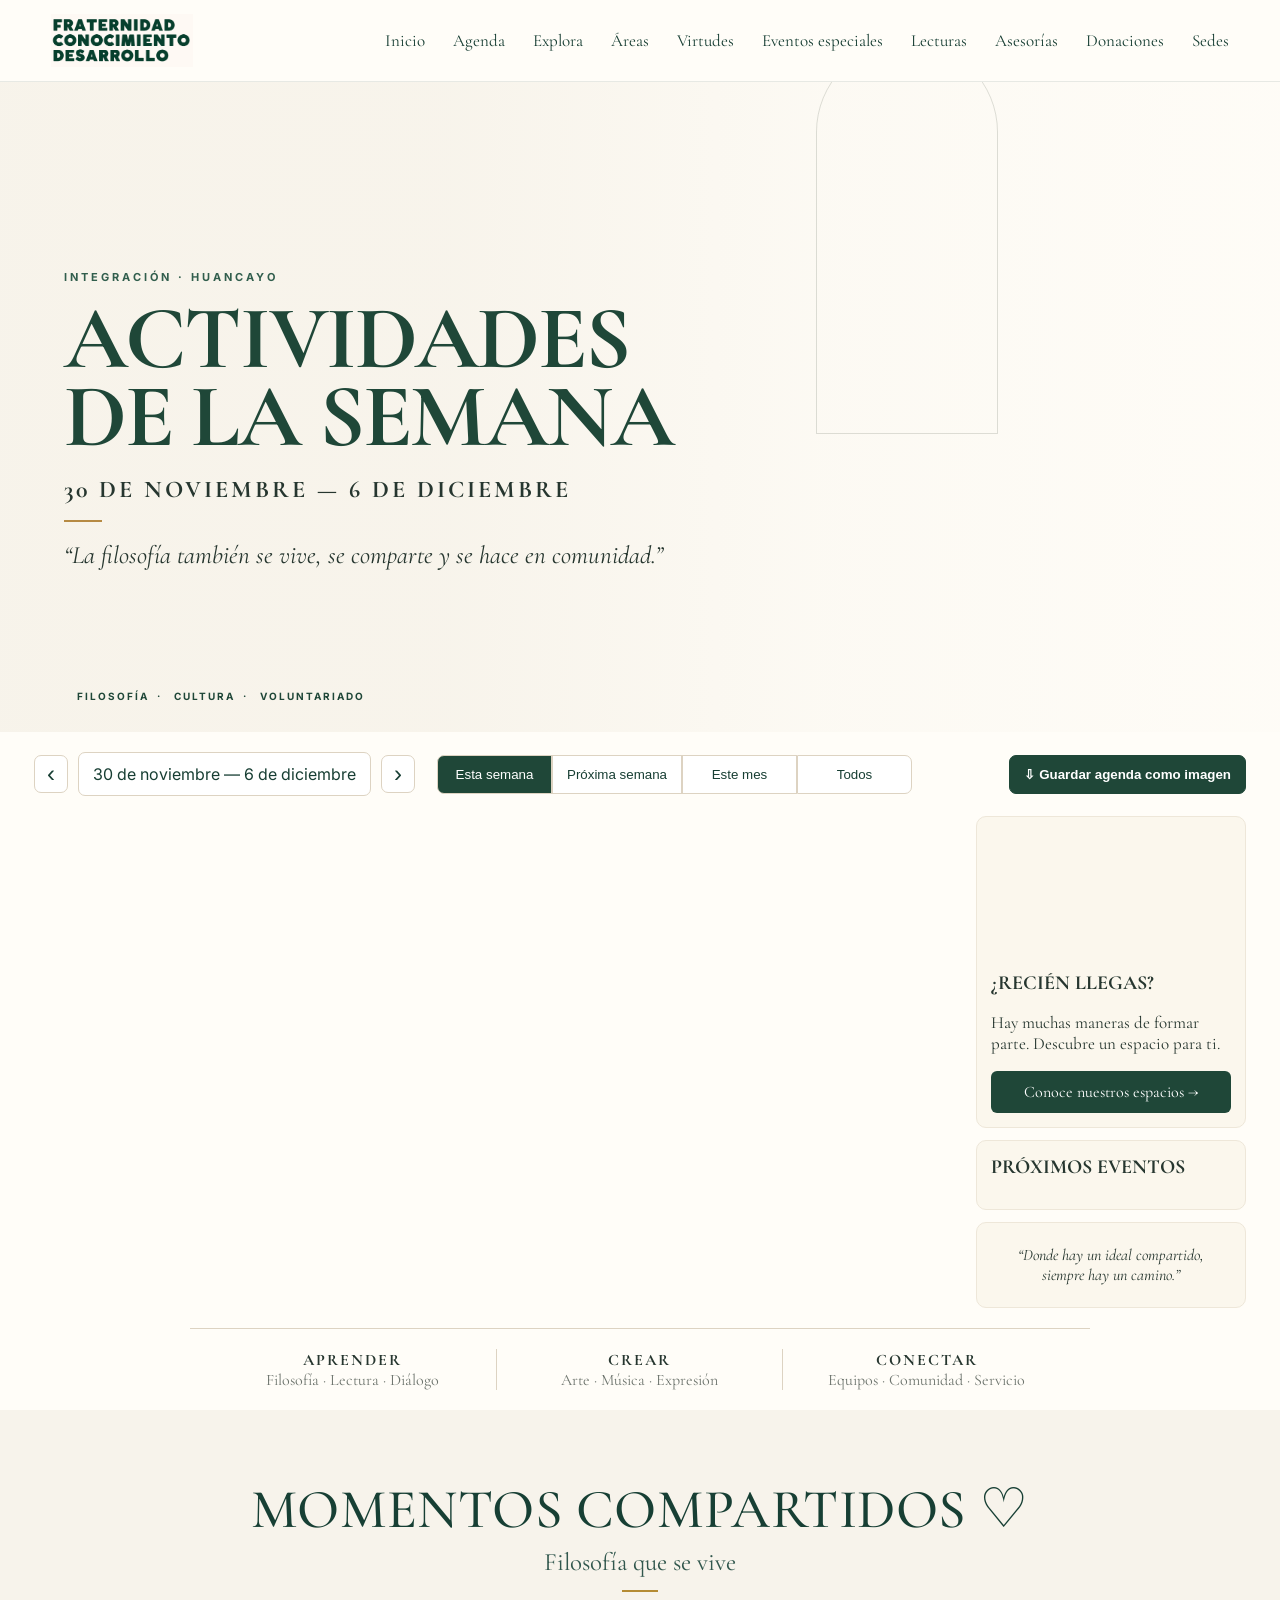
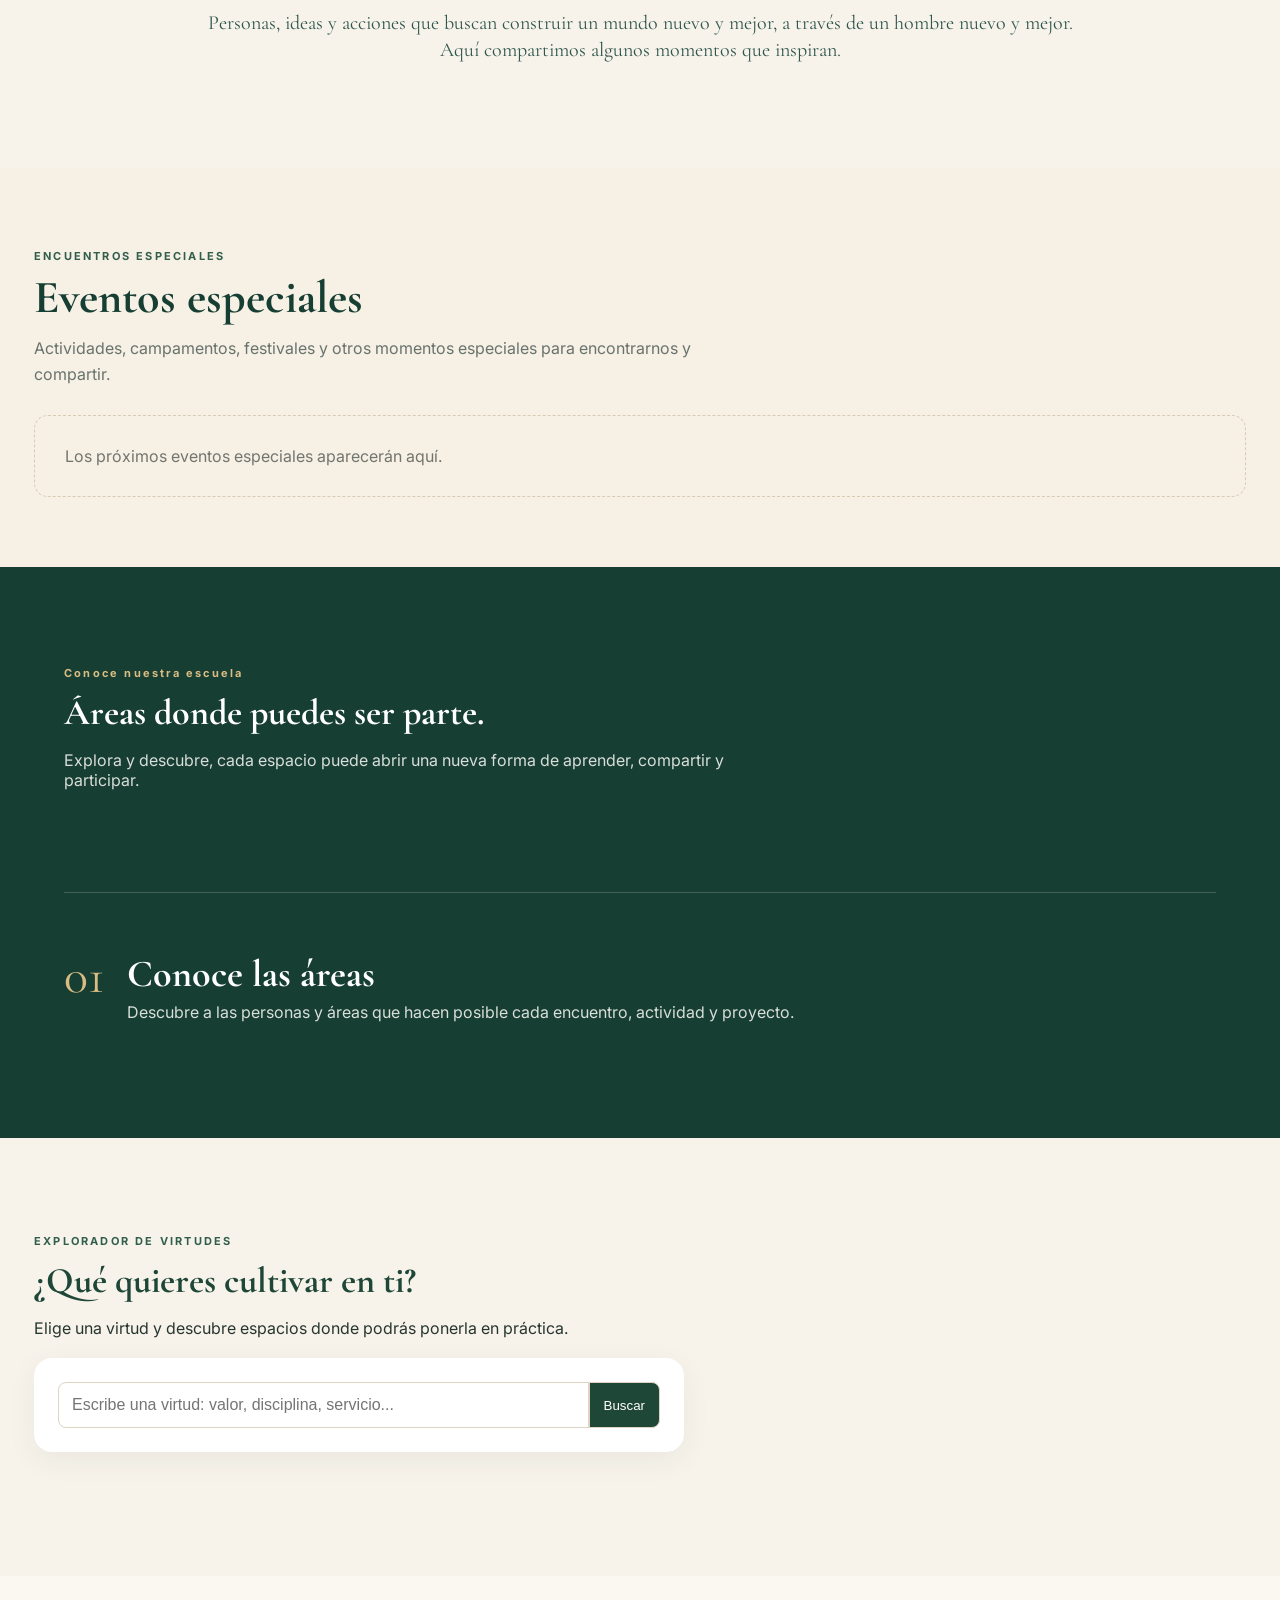
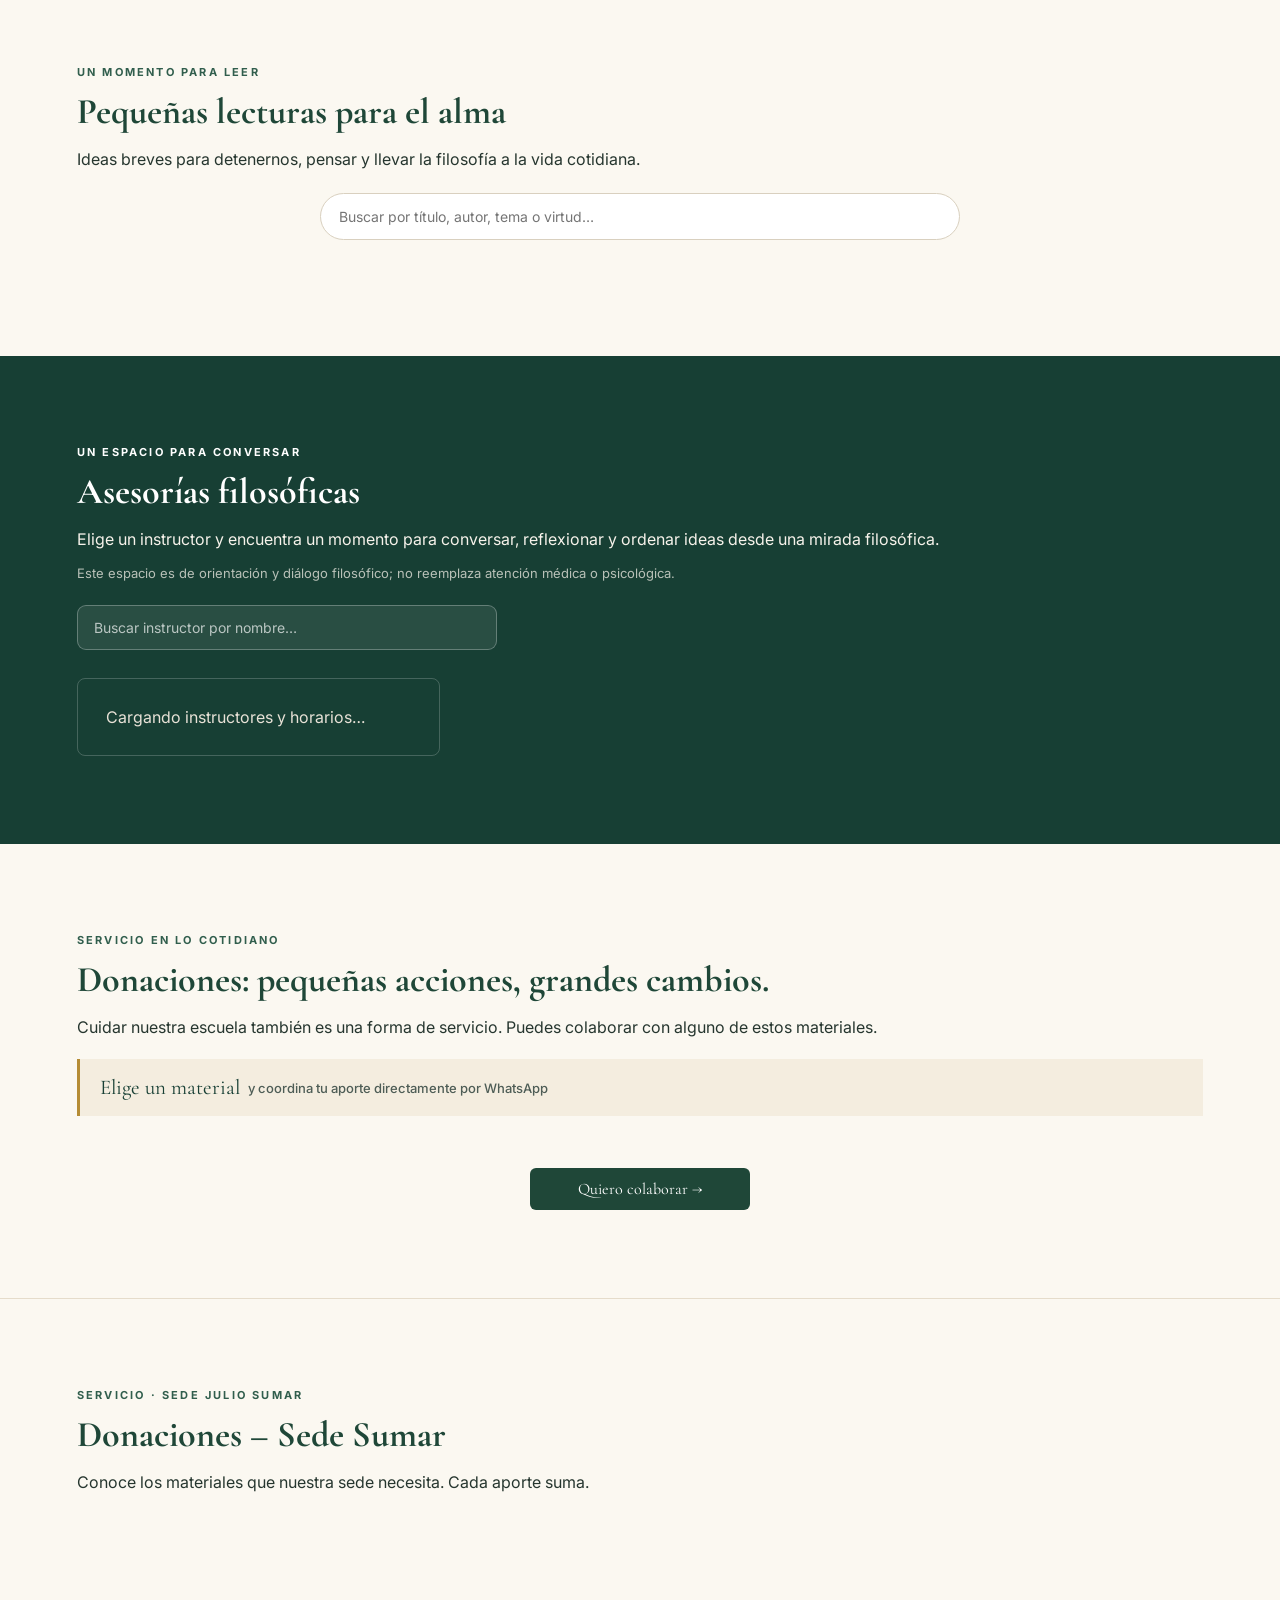
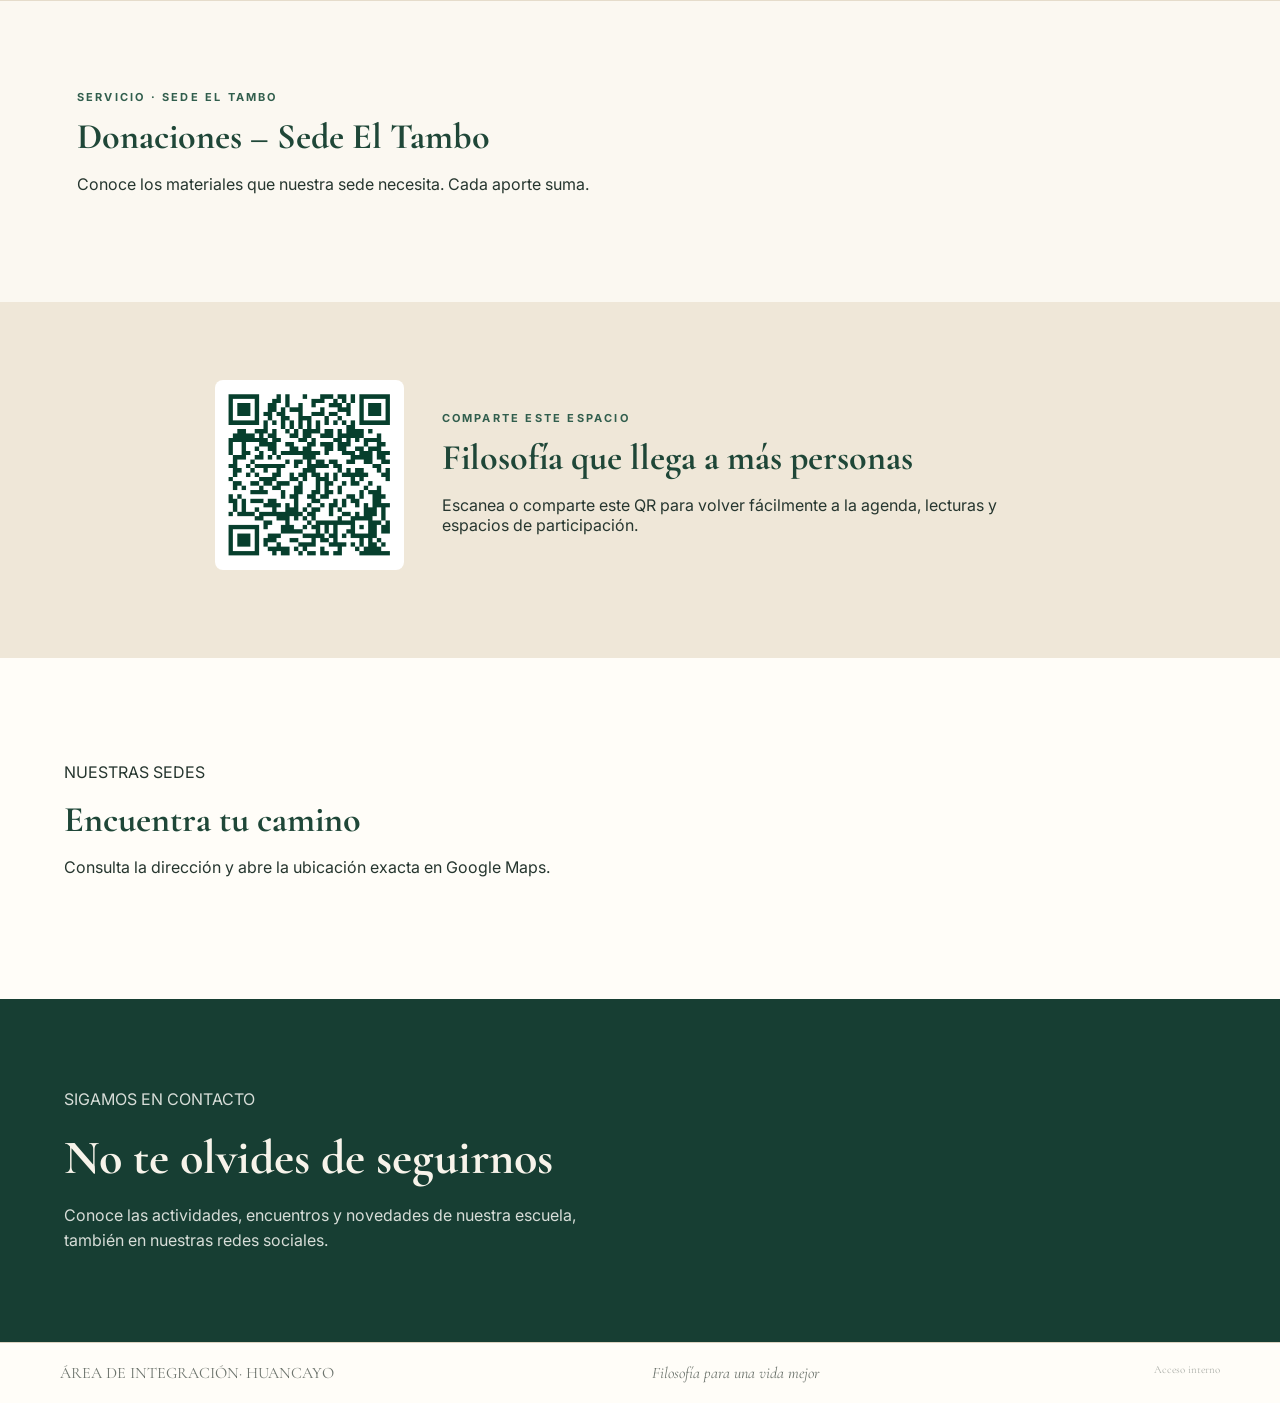
==== index.html @ 96d7d417 "Refresh public content script cache" ====
<!DOCTYPE html>
<html lang="es">
<head>
  <meta charset="UTF-8">
  <meta name="viewport" content="width=device-width, initial-scale=1.0">
  <meta name="theme-color" content="#1f4738">
  <title>Integración Huancayo</title>
  <link rel="icon" type="image/png" href="img/favicon.png">
  <link rel="apple-touch-icon" href="img/favicon-180.png">
  <link rel="stylesheet" href="style.css?v=branch-donations-20261116-1">
</head>
<body>
<header class="topbar">
  <a class="brand" href="#inicio" aria-label="Integración"><img src="img/logo-nueva-acropolis.png" alt="Integración · Filosofía · Cultura · Voluntariado"></a>
  <button class="menu-btn" id="menuBtn" aria-label="Abrir menú">☰</button>
  <nav id="nav">
    <a href="#inicio">Inicio</a><a href="#agenda">Agenda</a>
    <a href="#explorar">Explora</a><a href="#descubre">Áreas</a><a href="#virtudes">Virtudes</a>
    <a href="#eventos-importantes">Eventos especiales</a><a href="#lecturas">Lecturas</a><a href="#asesorias">Asesorías</a><a href="#donaciones">Donaciones</a><a href="#sedes">Sedes</a>
  </nav>
</header>

<main id="inicio">
  <section class="hero">
    <div class="hero-copy">
      <p class="eyebrow">INTEGRACIÓN · HUANCAYO </p>
      <h1>ACTIVIDADES<br>DE LA SEMANA</h1>
      <h2 id="heroWeek">—</h2>
      <div class="gold-line"></div>
      <blockquote>“La filosofía también se vive, se comparte y se hace en comunidad.”</blockquote>
    </div>
    <div class="hero-simple-values">FILOSOFÍA&nbsp;&nbsp;·&nbsp;&nbsp; CULTURA&nbsp;&nbsp;·&nbsp;&nbsp; VOLUNTARIADO</div>
  </section>

  <section class="agenda-shell" id="agenda">
    <div class="agenda-tools">
      <button id="prevWeek" class="icon-btn" title="Semana anterior">‹</button>
      <div class="date-pill" id="weekPill">📅 —</div>
      <button id="nextWeek" class="icon-btn" title="Semana siguiente">›</button>
      <div class="view-tabs">
        <button class="active" data-view="week">Esta semana</button>
        <button data-view="next">Próxima semana</button>
        <button data-view="month">Este mes</button>
        <button data-view="all">Todos</button>
      </div>
      <button class="download-btn" id="downloadAgenda">⇩ Guardar agenda como imagen</button>
    </div>

    <div class="mobile-day-tabs" id="mobileDays"></div>
    <div class="calendar-layout">
      <div class="week-grid" id="weekGrid"></div>
      <aside class="sidebar">
        <article class="welcome-card">
          <div class="welcome-photo"></div>
          <div class="pad">
            <h3>¿RECIÉN LLEGAS?</h3>
            <p>Hay muchas maneras de formar parte. Descubre un espacio para ti.</p>
            <a class="primary-btn" href="#explorar">Conoce nuestros espacios →</a>
          </div>
        </article>
        <article class="upcoming">
          <div class="section-head"><h3>PRÓXIMOS EVENTOS</h3></div>
          <div id="upcomingList"></div>
        </article>
        <article class="quote-card">“Donde hay un ideal compartido,<br>siempre hay un camino.”</article>
      </aside>
    </div>
  </section>

  <section class="pathways" id="explorar">
    <div><b>APRENDER</b><span>Filosofía · Lectura · Diálogo</span></div>
    <div><b>CREAR</b><span>Arte · Música · Expresión</span></div>
    <div><b>CONECTAR</b><span>Equipos · Comunidad · Servicio</span></div>
  </section>


<section class="ideals-gallery-section" id="nuestros-ideales">
  <div class="ideals-gallery-inner">
    <div class="ideals-intro">
      <h2>MOMENTOS COMPARTIDOS ♡</h2>
      <p class="ideals-subtitle">Filosofía que se vive</p>
      <span class="ideals-divider" aria-hidden="true"></span>
      <p class="ideals-description">Personas, ideas y acciones que buscan construir un mundo nuevo y mejor, a través de un hombre nuevo y mejor.<br>Aquí compartimos algunos momentos que inspiran.</p>
    </div>
    <div id="schoolGallery" class="school-gallery"></div>
  </div>
</section>

<section class="important-events-section" id="eventos-importantes">
  <div class="important-events-heading">
    <p class="eyebrow">ENCUENTROS ESPECIALES</p>
    <h2>Eventos especiales</h2>
    <p>Actividades, campamentos, festivales y otros momentos especiales para encontrarnos y compartir.</p>
  </div>
  <div id="importantEventsGrid" class="important-events-grid"></div>
</section>

  <section class="content-section discovery-section" id="descubre">
    <p class="eyebrow">Conoce nuestra escuela</p>
    <div class="section-head">
      <div><h2>Áreas donde puedes ser parte.</h2><p>Explora y descubre, cada espacio puede abrir una nueva forma de aprender, compartir y participar.</p></div>
    </div>
    <div class="discover-block teams-block">
      <div class="discover-heading"><span>01</span><div><h3>Conoce las áreas</h3><p>Descubre a las personas y áreas que hacen posible cada encuentro, actividad y proyecto.</p></div></div>
      <div class="cards-grid" id="serviceSpacesGrid"></div>
    </div>
  </section>

  <section class="content-section virtue-section" id="virtudes">
    <p class="eyebrow">EXPLORADOR DE VIRTUDES</p>
    <h2>¿Qué quieres cultivar en ti?</h2>
    <p>Elige una virtud y descubre espacios donde podrás ponerla en práctica.</p>
    <div class="virtue-search"><input id="virtueInput" placeholder="Escribe una virtud: valor, disciplina, servicio..."><button id="virtueBtn">Buscar</button></div>
    <div class="virtue-chips" id="virtueChips"></div>
    <div id="virtueResults"></div>
  </section>

<section class="content-section readings-section" id="lecturas">
  <p class="eyebrow">UN MOMENTO PARA LEER</p>
  <h2>Pequeñas lecturas para el alma</h2>
  <p>Ideas breves para detenernos, pensar y llevar la filosofía a la vida cotidiana.</p>
  <div class="reading-toolbar"><input id="readingSearch" placeholder="Buscar por título, autor, tema o virtud…"></div>
  <div class="reading-grid" id="readingGrid"></div>
</section>

<section class="content-section counseling-section" id="asesorias">
  <p class="eyebrow">UN ESPACIO PARA CONVERSAR</p>
  <h2>Asesorías filosóficas</h2>
  <p>Elige un instructor y encuentra un momento para conversar, reflexionar y ordenar ideas desde una mirada filosófica.</p>
  <p class="counseling-note">Este espacio es de orientación y diálogo filosófico; no reemplaza atención médica o psicológica.</p>
  <div class="instructor-tools"><input id="instructorSearch" type="search" placeholder="Buscar instructor por nombre…" aria-label="Buscar instructor"></div><div class="instructor-grid" id="instructorGrid"><div class="soft-empty">Cargando instructores y horarios…</div></div>
</section>

<section class="content-section donations-section" id="donaciones">
  <p class="eyebrow">SERVICIO EN LO COTIDIANO</p>
  <h2>Donaciones: pequeñas acciones, grandes cambios.</h2>
  <p>Cuidar nuestra escuela también es una forma de servicio. Puedes colaborar con alguno de estos materiales.</p>
  <div class="donation-summary"><span>Elige un material</span><strong>y coordina tu aporte directamente por WhatsApp</strong></div><div class="donation-grid" id="donationGrid"></div>
  <div class="donation-contact"><a id="donationContactBtn" class="primary-btn" target="_blank" rel="noopener" href="#">Quiero colaborar →</a></div>
</section>

<section class="content-section donations-section branch-donations-section" id="donaciones-sumar">
  <p class="eyebrow">SERVICIO · SEDE JULIO SUMAR</p>
  <h2>Donaciones – Sede Sumar</h2>
  <p>Conoce los materiales que nuestra sede necesita. Cada aporte suma.</p>
  <div class="branch-donation-contact" id="donationContactSumar"></div>
  <div class="branch-donation-grid" id="donationGridSumar"></div>
</section>

<section class="content-section donations-section branch-donations-section" id="donaciones-el-tambo">
  <p class="eyebrow">SERVICIO · SEDE EL TAMBO</p>
  <h2>Donaciones – Sede El Tambo</h2>
  <p>Conoce los materiales que nuestra sede necesita. Cada aporte suma.</p>
  <div class="branch-donation-contact" id="donationContactTambo"></div>
  <div class="branch-donation-grid" id="donationGridTambo"></div>
</section>

<section class="content-section qr-section" id="compartir">
  <div class="qr-card"><img src="img/qr-integracion.png" alt="Código QR de la página de Integración"><div><p class="eyebrow">COMPARTE ESTE ESPACIO</p><h2>Filosofía que llega a más personas</h2><p>Escanea o comparte este QR para volver fácilmente a la agenda, lecturas y espacios de participación.</p></div></div>
</section>

<section class="content-section" id="sedes">
  <div class="section-wrap">
    <p class="section-kicker">NUESTRAS SEDES</p>
    <h2 class="section-title">Encuentra tu camino</h2>
    <p class="section-intro">Consulta la dirección y abre la ubicación exacta en Google Maps.</p>
    <div class="venue-grid" id="venueGrid"></div>
  </div></section>
</main>

<div class="modal" id="detailModal" aria-hidden="true">
  <div class="modal-backdrop" data-close></div>
  <article class="modal-card">
    <button class="modal-close" data-close aria-label="Cerrar">×</button>
    <div id="modalContent"></div>
  </article>
</div>

<nav class="mobile-nav">
  <a href="#inicio">⌂<span>Inicio</span></a><a href="#agenda">▦<span>Agenda</span></a>
  <a href="#explorar">◇<span>Explorar</span></a><a href="#lecturas">▤<span>Lecturas</span></a>
</nav>


<section class="social-section" id="redes-sociales">
  <div class="section-wrap social-inner">
    <div>
      <p class="section-kicker">SIGAMOS EN CONTACTO</p>
      <h2>No te olvides de seguirnos</h2>
      <p>Conoce las actividades, encuentros y novedades de nuestra escuela, también en nuestras redes sociales.</p>
    </div>
    <div class="social-links">
    </div>
  </div>
</section>

<footer>ÁREA DE INTEGRACIÓN· HUANCAYO <em>Filosofía para una vida mejor</em><a class="admin-entry" href="admin.html" title="Acceso para miembros autorizados">Acceso interno</a></footer>

<script src="data/sedes.js"></script>
<script src="data/agenda.js?v=37m"></script>
<script src="data/espacios.js"></script>
<script src="data/eventos-importantes.js"></script>
  <script src="data/galeria.js?v=cdn-111-114-20261103"></script>
  <script src="data/lecturas.js"></script>
  <script src="data/donaciones-fallback.js"></script>
<script src="agenda-export-images.js?v=37m"></script>
  <script src="script.js?v=events-image-url-20261116-1"></script>
  <script src="supabase-config.js?v=37m"></script>
  <script src="na-supabase.js?v=37m"></script>
  <script src="asesorias-supabase.js"></script>
  <script src="v33.js?v=37m"></script>
<script src="public-content-supabase.js?v=events-refresh-20261116-2"></script>
</body>
</html>
---- style.css ----
@import url('https://fonts.googleapis.com/css2?family=Cormorant+Garamond:wght@500;600;700&family=Inter:wght@400;500;600;700&display=swap');
:root{--green:#1f4738;--green2:#315e4d;--cream:#f7f3e9;--paper:#fffdf8;--gold:#c59b4c;--orange:#e6a438;--sage:#9db9a2;--ink:#26332d;--muted:#6f746f;--line:#ded8ca;--shadow:0 10px 28px rgba(41,48,42,.08)}
*{box-sizing:border-box}html{scroll-behavior:smooth}body{margin:0;background:var(--paper);color:var(--ink);font-family:Inter,Arial,sans-serif}.topbar{height:76px;display:flex;align-items:center;padding:0 clamp(18px,5vw,64px);gap:36px;border-bottom:1px solid #eee8dc;background:rgba(255,253,248,.96);position:sticky;top:0;z-index:30}.brand{display:flex;align-items:center;gap:10px;text-decoration:none;color:var(--green);margin-right:auto;font-family:"Cormorant Garamond",serif;font-weight:700}.brand-mark{font-size:30px;border-right:1px solid var(--gold);padding-right:10px}.brand small{display:block;font-family:Inter;font-size:8px;letter-spacing:3px}.topbar nav{display:flex;gap:28px}.topbar nav a{text-decoration:none;color:var(--ink);font-family:"Cormorant Garamond",serif;font-size:17px}.menu-btn{display:none;border:0;background:none;font-size:24px}.hero{min-height:285px;display:grid;grid-template-columns:1fr 320px;padding:38px clamp(22px,6vw,80px);background:linear-gradient(90deg,rgba(247,243,233,.96),rgba(247,243,233,.70)),radial-gradient(circle at 70% 20%,#b8b19e,#ebe3d2 45%,#f7f3e9 70%);position:relative;overflow:hidden}.hero:after{content:"";position:absolute;right:22%;top:-40px;width:180px;height:390px;border:1px solid rgba(74,84,68,.18);border-radius:90px 90px 0 0}.eyebrow{font-size:11px;letter-spacing:2.2px;color:var(--green2);font-weight:700}.hero h1,.content-section h2{font-family:"Cormorant Garamond",serif;color:var(--green);margin:0}.hero h1{font-size:clamp(42px,5vw,66px);line-height:.82}.hero h2{font-family:"Cormorant Garamond",serif;letter-spacing:3px;margin:12px 0 0}.gold-line{width:38px;border-top:2px solid var(--gold);margin:16px 0}.hero blockquote{font-family:"Cormorant Garamond",serif;font-style:italic;font-size:22px;margin:0;max-width:470px}.hero-side{align-self:center;display:flex;flex-direction:column;gap:8px;letter-spacing:2px;font-family:"Cormorant Garamond",serif}.hero-side i{margin-top:18px;color:var(--muted);font-size:13px}.agenda-shell{padding:20px clamp(14px,3vw,34px) 0}.agenda-tools{display:flex;align-items:center;gap:10px;flex-wrap:wrap}.icon-btn,.date-pill,.view-tabs button,.download-btn,.space-tabs button,.virtue-search button{border:1px solid var(--line);background:#fff;padding:11px 14px;border-radius:7px;color:var(--ink)}.icon-btn{font-size:24px;padding:4px 12px}.view-tabs{display:flex;margin-left:12px}.view-tabs button{border-radius:0;min-width:115px}.view-tabs button:first-child{border-radius:7px 0 0 7px}.view-tabs button:last-child{border-radius:0 7px 7px 0}.view-tabs .active,.space-tabs .active{background:var(--green);color:#fff}.download-btn{margin-left:auto;background:var(--green);color:#fff;border-color:var(--green);font-weight:600}.calendar-layout{display:grid;grid-template-columns:minmax(0,1fr) 270px;gap:18px;margin-top:20px}.week-grid{display:grid;grid-template-columns:repeat(7,minmax(120px,1fr));gap:7px;overflow-x:auto}.day-column{background:#faf8f2;border:1px solid #eee9de;border-radius:10px;min-height:420px;padding:6px}.day-head{text-align:center;padding:6px;font-family:"Cormorant Garamond",serif;font-weight:700}.day-head small{display:block;font-family:Inter;color:var(--muted);font-size:10px;font-weight:400}.event-card{display:block;width:100%;border:1px solid #e3ded2;background:#fff;border-radius:7px;margin:7px 0;padding:0;text-align:left;overflow:hidden;cursor:pointer}.event-img{height:60px;background:linear-gradient(135deg,#d9d0bd,#8c9a83);position:relative}.event-img:after{content:"";position:absolute;inset:0;background:linear-gradient(transparent,rgba(0,0,0,.10))}.event-body{padding:8px}.event-time{font-size:10px}.event-name{font-family:"Cormorant Garamond",serif;font-weight:700;font-size:16px;line-height:1}.venue-tag{font-size:9px;margin-top:6px;display:flex;align-items:center;gap:4px}.dot{width:7px;height:7px;border-radius:50%;display:inline-block}.san-carlos{background:#2d7957}.el-tambo{background:var(--orange)}.julio-sumar{background:var(--sage)}.sidebar{display:flex;flex-direction:column;gap:12px}.welcome-card,.upcoming,.quote-card{border:1px solid #eee7d9;background:#fbf7ed;border-radius:10px;overflow:hidden}.welcome-photo{height:80px;background:linear-gradient(120deg,#d7c9ac,#8c9b7e)}.pad,.upcoming{padding:14px}.welcome-card h3,.upcoming h3{font-family:"Cormorant Garamond",serif;margin:0;font-size:20px}.welcome-card p{font-family:"Cormorant Garamond",serif;font-size:17px}.primary-btn{display:block;text-decoration:none;text-align:center;background:var(--green);color:#fff;padding:11px;border-radius:6px;font-family:"Cormorant Garamond",serif}.upcoming-row{display:flex;gap:10px;border-top:1px solid var(--line);padding:9px 0}.upcoming-date{font-family:"Cormorant Garamond",serif;font-size:18px;font-weight:700;min-width:40px}.upcoming-date small{font-family:Inter;font-size:8px;display:block}.upcoming-name{font-family:"Cormorant Garamond",serif}.quote-card{text-align:center;padding:22px;font-family:"Cormorant Garamond",serif;font-style:italic}.pathways{display:grid;grid-template-columns:repeat(3,1fr);max-width:900px;margin:20px auto 0;border-top:1px solid var(--line);padding:20px}.pathways div{text-align:center;border-right:1px solid var(--line)}.pathways div:last-child{border:0}.pathways b{font-family:"Cormorant Garamond",serif;letter-spacing:2px}.pathways span{display:block;color:var(--muted);font-family:"Cormorant Garamond",serif}.content-section{padding:64px clamp(18px,6vw,80px);max-width:1400px;margin:auto}.content-section h2{font-size:36px}.section-head{display:flex;justify-content:space-between;gap:20px}.section-head p{max-width:700px;color:var(--muted)}.space-tabs{margin:24px 0;display:flex;gap:8px}.cards-grid{display:grid;grid-template-columns:repeat(4,1fr);gap:14px}.space-card{border:1px solid var(--line);border-radius:12px;overflow:hidden;background:#fff;cursor:pointer;text-align:left;padding:0}.space-photo{height:140px;background:linear-gradient(145deg,#ded3bc,#7e927e)}.space-card-body{padding:14px}.space-card h3{font-family:"Cormorant Garamond",serif;font-size:21px;margin:0}.space-card p{font-size:12px;color:var(--muted)}.virtue-section{background:var(--cream);max-width:none}.virtue-section>*{max-width:1250px;margin-left:auto;margin-right:auto}.virtue-search{display:flex;max-width:650px;margin-top:20px}.virtue-search input{flex:1;min-width:0;border:1px solid var(--line);border-radius:8px 0 0 8px;padding:13px;font-size:16px}.virtue-search button{border-radius:0 8px 8px 0;background:var(--green);color:white}.virtue-chips{display:flex;gap:8px;flex-wrap:wrap;margin-top:14px}.virtue-chip{border:1px solid var(--line);background:#fff;border-radius:999px;padding:8px 12px;cursor:pointer}.result-grid{display:grid;grid-template-columns:repeat(3,1fr);gap:12px;margin-top:20px}.result-card{background:#fff;border:1px solid var(--line);border-radius:10px;padding:14px}.venue-grid{display:grid;grid-template-columns:repeat(3,1fr);gap:14px;margin-top:24px}.venue-card{border:1px solid var(--line);border-radius:12px;overflow:hidden}.venue-photo{height:150px;background:linear-gradient(140deg,#d9cdb7,#8c9b81)}.venue-card div:last-child{padding:14px}.venue-card h3{font-family:"Cormorant Garamond",serif;font-size:22px;margin:0}.venue-card a{color:var(--green);font-weight:700;text-decoration:none}.modal{display:none;position:fixed;inset:0;z-index:100}.modal.open{display:block}.modal-backdrop{position:absolute;inset:0;background:rgba(20,28,24,.58)}.modal-card{position:relative;background:var(--paper);width:min(760px,92vw);max-height:88vh;overflow:auto;margin:6vh auto;border-radius:16px;box-shadow:var(--shadow);padding:24px}.modal-close{position:absolute;right:14px;top:10px;border:0;background:none;font-size:30px}.modal-hero{height:220px;border-radius:10px;background:linear-gradient(140deg,#d8cbb2,#788b78);margin-bottom:18px}.modal-card h2{font-family:"Cormorant Garamond",serif;color:var(--green);font-size:36px;margin:0}.modal-card h4{font-family:"Cormorant Garamond",serif;font-size:20px;margin-bottom:4px}.modal-card p{line-height:1.6}.virtue-list{display:flex;gap:7px;flex-wrap:wrap}.virtue-list span{border:1px solid var(--line);border-radius:999px;padding:7px 10px;font-size:12px}.whatsapp{display:inline-block;background:var(--green);color:#fff;text-decoration:none;padding:12px 16px;border-radius:7px;margin-top:12px}.mobile-day-tabs,.mobile-nav{display:none}footer{border-top:1px solid var(--line);padding:20px clamp(18px,5vw,60px);display:flex;justify-content:space-between;font-family:"Cormorant Garamond",serif;color:var(--muted)}
@media(max-width:900px){.topbar{height:64px}.topbar nav{display:none;position:absolute;top:64px;left:0;right:0;background:var(--paper);padding:18px;flex-direction:column;border-bottom:1px solid var(--line)}.topbar nav.open{display:flex}.menu-btn{display:block}.hero{grid-template-columns:1fr;padding:26px 20px;min-height:245px}.hero-side{display:none}.hero h1{font-size:42px}.hero blockquote{font-size:18px}.agenda-tools .view-tabs{display:none}.download-btn{margin-left:0;width:100%}.calendar-layout{grid-template-columns:1fr}.sidebar{display:grid;grid-template-columns:1fr 1fr}.quote-card{display:none}.mobile-day-tabs{display:flex;overflow-x:auto;gap:6px;margin-top:15px}.mobile-day-tabs button{min-width:55px;border:1px solid var(--line);background:#fff;border-radius:9px;padding:8px}.mobile-day-tabs button.active{background:var(--green);color:#fff}.week-grid{display:block;overflow:visible}.day-column{display:none;min-height:0}.day-column.mobile-active{display:block}.day-head{display:none}.event-card{display:grid;grid-template-columns:78px 1fr}.event-img{height:100%}.cards-grid{grid-template-columns:repeat(2,1fr)}.result-grid{grid-template-columns:1fr 1fr}.venue-grid{grid-template-columns:1fr}.mobile-nav{display:flex;position:sticky;bottom:0;z-index:40;background:rgba(255,253,248,.97);border-top:1px solid var(--line);justify-content:space-around;padding:7px}.mobile-nav a{text-decoration:none;color:var(--ink);font-size:17px;text-align:center}.mobile-nav span{display:block;font-size:9px}.content-section{padding:42px 18px}footer{padding-bottom:70px}.pathways{padding:16px 8px}.pathways span{font-size:12px}}
@media(max-width:560px){.brand{font-size:13px}.brand-mark{font-size:24px}.hero h1{font-size:38px}.sidebar{grid-template-columns:1fr}.upcoming{display:none}.cards-grid{display:flex;overflow-x:auto}.space-card{min-width:230px}.space-photo{height:125px}.result-grid{grid-template-columns:1fr}.pathways b{font-size:13px}.pathways span{font-size:10px}.modal-card{padding:18px}.modal-hero{height:160px}.modal-card h2{font-size:29px}}

/* V3 — imágenes reales del proyecto + logo oficial */
.brand{height:58px;min-width:260px;display:flex;align-items:center}
.brand img{display:block;width:auto;height:48px;max-width:310px;object-fit:contain;object-position:left center}
.hero{
  background:
    linear-gradient(90deg,rgba(247,243,233,.94) 0%,rgba(247,243,233,.83) 38%,rgba(247,243,233,.25) 70%,rgba(247,243,233,.48) 100%),
    url("img/hero.jpg") center/cover no-repeat;
}
.event-img,.space-photo,.venue-photo,.modal-hero{
  background-size:cover!important;
  background-position:center!important;
  background-repeat:no-repeat!important;
}
.event-img{height:74px}
.space-photo{height:155px}
.venue-photo{height:175px}
.modal-hero{height:260px}
@media(max-width:900px){
  .brand{height:50px;min-width:0}
  .brand img{height:39px;max-width:225px}
  .event-img{height:100%;min-height:92px}
  .hero{background-position:58% center}
}
@media(max-width:560px){
  .brand img{height:34px;max-width:190px}
  .topbar{padding-left:14px;padding-right:14px}
}

/* V4 elegante + fotos protagonistas */
.event-img{height:130px}.space-photo{height:260px}.space-card{border-radius:12px;overflow:hidden;transition:.2s}.space-card:hover,.event-card:hover{transform:translateY(-3px);box-shadow:0 14px 30px rgba(31,71,56,.12)}.space-card-body{padding:20px}.space-card h3{font-size:27px;margin:6px 0}.discover{font-family:Inter,sans-serif;letter-spacing:2px;text-transform:uppercase;font-size:10px;font-weight:700;color:var(--green)}.today{background:#fffdf7;box-shadow:inset 0 0 0 1px rgba(195,151,62,.45)}.today-pill{margin-left:6px;padding:2px 6px;border-radius:20px;background:#c3973e;color:white;font:700 7px Inter,sans-serif;letter-spacing:1px}.day-empty{padding:24px 8px;text-align:center;color:#aaa;font-size:10px}.week-empty{padding:20px;margin:10px;border:1px dashed #c3973e;border-radius:9px;background:#fffaf0;text-align:center}.upcoming-button{width:100%;border:0;background:none;text-align:left;cursor:pointer}.modal-card{width:min(920px,94vw);padding:28px}.modal-hero{height:390px;border-radius:14px}.modal-columns{display:grid;grid-template-columns:1fr 1fr;gap:36px}.lead{font-size:18px}.contact-box{display:flex;justify-content:space-between;align-items:center;gap:18px;background:#f4efe3;border-radius:12px;padding:18px 20px;margin:22px 0}.contact-box p{margin:5px 0}.venue-line{padding-top:15px;border-top:1px solid var(--line);font-size:13px}.light-note{font-style:italic;color:var(--muted)}.area-gallery{display:grid;grid-template-columns:repeat(3,1fr);gap:10px}.gallery-photo{height:180px;border-radius:10px;background-size:cover;background-position:center}.gallery-title{margin-top:26px}.result-card h3{font-size:23px;margin:6px 0}.hero{min-height:350px}.welcome-photo{height:140px;background:url("img/hero.jpg") center/cover}.cards-grid{gap:22px}.content-section{padding-top:80px;padding-bottom:80px}@media(max-width:900px){.event-img{min-height:130px}.space-photo{height:220px}.modal-hero{height:270px}.area-gallery{grid-template-columns:1fr 1fr}}@media(max-width:560px){.event-card{grid-template-columns:125px 1fr}.event-img{min-height:120px}.space-photo{height:220px}.modal-columns{grid-template-columns:1fr;gap:6px}.modal-hero{height:220px}.contact-box{flex-direction:column;align-items:flex-start}.area-gallery{display:flex;overflow-x:auto}.gallery-photo{min-width:240px}}

/* =========================================================
   V5 — PORTAL EDITORIAL / CULTURAL
   ========================================================= */
:root{
 --ink:#173e33; --cream:#f7f3ea; --paper:#fffdf8; --sand:#e8dfcf;
 --gold:#b68a43; --muted:#6d746d; --line:#ddd3c2;
}
body{background:var(--paper);color:#26362f}
.topbar{height:82px;background:rgba(255,253,248,.96);border-bottom:1px solid rgba(23,62,51,.10);padding:0 4vw}
.brand{height:64px}
.brand img{height:53px;max-width:330px}
.nav a{font-size:14px;letter-spacing:.02em;padding:28px 12px}
.hero{
 min-height:470px;padding:72px 5vw 58px;display:flex;align-items:center;
 background:
 linear-gradient(90deg,rgba(247,243,234,.98) 0%,rgba(247,243,234,.91) 38%,rgba(247,243,234,.26) 68%,rgba(247,243,234,.08) 100%),
 url("img/hero.jpg") center/cover no-repeat;
 border-bottom:0;
}
.hero-inner{max-width:650px}
.hero .eyebrow{font-size:11px;letter-spacing:3px}
.hero h1{font-size:clamp(54px,6vw,88px);line-height:.88;letter-spacing:-2px;margin:16px 0 20px}
.hero-week{font-size:19px;letter-spacing:4px}
.hero-quote{font-size:22px;max-width:540px;line-height:1.35;margin-top:28px}
.hero-side{background:rgba(255,253,248,.72);backdrop-filter:blur(4px);padding:30px;border-left:1px solid rgba(23,62,51,.16)}
.agenda-section{padding:34px 4vw 64px}
.agenda-toolbar{margin-bottom:28px}
.week-grid{gap:14px}
.day-column{background:#faf7f0;border:0;border-radius:16px;padding:10px;min-width:0}
.day-head{padding:10px 6px 14px;font-size:15px}
.event-card{border:0;border-radius:13px;overflow:hidden;background:white;margin-bottom:12px;box-shadow:0 5px 18px rgba(35,52,45,.07)}
.event-img{height:145px}
.event-body{padding:12px 13px 14px}
.event-name{font-size:18px;line-height:1.05;margin:3px 0 7px}
.event-time{font-size:11px;letter-spacing:.04em}
.venue-tag{font-size:10px}
.sidebar-card{border:0;border-radius:16px;background:#f3eee4;padding:22px}
.sidebar-card h3{font-size:24px}
.explore-section,.virtues-section,.venues-section{padding:78px 5vw}
.explore-section{background:#173e33;color:#f8f4eb}
.explore-section .section-kicker,.explore-section .eyebrow{color:#d9bd82}
.explore-section .section-title{color:white;font-size:48px}
.explore-section .section-intro{color:#d9dfda;max-width:680px}
.space-tabs{margin:30px 0 28px}
.space-tabs button{border:1px solid rgba(255,255,255,.24);background:transparent;color:white;padding:12px 18px}
.space-tabs button.active{background:#f8f4eb;color:#173e33}
.spaces-grid{grid-template-columns:repeat(3,1fr);gap:24px}
.space-card{border:0;border-radius:18px;overflow:hidden;background:#fff;color:#24352f;text-align:left}
.space-photo{height:300px}
.space-card-body{padding:22px 22px 25px}
.space-card h3{font-size:29px;margin:7px 0}
.space-card p{font-size:14px;min-height:42px}
.discover{font-size:10px;letter-spacing:2.4px}
.virtues-section{background:#f5efe4}
.virtues-layout{display:grid;grid-template-columns:.8fr 1.2fr;gap:60px;align-items:start}
.virtues-section .section-title{font-size:48px}
.virtue-search{background:white;border-radius:18px;padding:24px;box-shadow:0 8px 30px rgba(35,52,45,.06)}
.virtue-chip{padding:9px 14px;border-radius:999px;background:transparent}
.venues-section .section-title{font-size:48px}
.venue-grid{grid-template-columns:repeat(3,1fr);gap:24px}
.venue-card{border:0;border-radius:18px;overflow:hidden;box-shadow:0 8px 28px rgba(35,52,45,.07)}
.venue-photo{height:260px}
.modal-overlay{backdrop-filter:blur(6px)}
.modal-card{border-radius:20px;width:min(960px,94vw);padding:0;overflow:auto}
.modal-content{padding:0 34px 34px}
.modal-hero{height:430px;margin:0 -34px 28px;border-radius:0}
.modal-close{position:sticky;top:12px;float:right;z-index:5;background:white;border-radius:50%;width:38px;height:38px;box-shadow:0 3px 15px rgba(0,0,0,.12)}
.modal-content h2{font-size:45px}
.contact-box{background:#173e33;color:white;padding:20px 22px;border-radius:14px}
.contact-box .eyebrow{color:#d9bd82}
.whatsapp{background:#f7f3ea!important;color:#173e33!important;border-radius:8px!important}
@media(max-width:1100px){
 .spaces-grid{grid-template-columns:repeat(2,1fr)}
 .week-grid{gap:8px}
 .event-img{height:120px}
}
@media(max-width:900px){
 .topbar{height:68px}
 .hero{min-height:390px;padding:52px 22px 42px}
 .hero h1{font-size:55px}
 .hero-side{display:none}
 .agenda-section{padding:24px 16px 50px}
 .spaces-grid{display:flex;overflow-x:auto;scroll-snap-type:x mandatory;padding-bottom:12px}
 .space-card{min-width:82vw;scroll-snap-align:start}
 .space-photo{height:270px}
 .virtues-layout{grid-template-columns:1fr;gap:24px}
 .venue-grid{grid-template-columns:1fr}
}
@media(max-width:560px){
 .hero{min-height:350px;background-position:64% center}
 .hero h1{font-size:45px}
 .hero-week{font-size:14px;letter-spacing:2px}
 .hero-quote{font-size:18px}
 .event-card{display:grid;grid-template-columns:42% 58%}
 .event-img{height:auto;min-height:125px}
 .space-photo{height:245px}
 .explore-section,.virtues-section,.venues-section{padding:55px 18px}
 .explore-section .section-title,.virtues-section .section-title,.venues-section .section-title{font-size:38px}
 .modal-content{padding:0 20px 24px}
 .modal-hero{margin:0 -20px 24px;height:260px}
 .modal-content h2{font-size:36px}
}

/* ==========================================================
   V6 — Integración visual, galerías y exploración automática
   ========================================================== */
.hero{
  min-height:650px;
  padding:90px 5vw 80px;
  background:
    linear-gradient(90deg,rgba(247,243,234,.97) 0%,rgba(247,243,234,.91) 35%,rgba(247,243,234,.34) 64%,rgba(247,243,234,.10) 100%),
    url("img/hero.jpg") center/cover no-repeat;
}
.hero-copy{max-width:720px}
.hero-copy h1{font-size:clamp(68px,7vw,106px);line-height:.86}
.hero-copy blockquote{max-width:620px;font-size:25px;line-height:1.4}
.content-section{padding-top:78px;padding-bottom:88px}
.discover-block{margin-top:38px}
.discover-block + .discover-block{margin-top:86px;padding-top:62px;border-top:1px solid var(--line)}
.discover-heading{display:flex;gap:22px;align-items:flex-start;margin-bottom:28px}
.discover-heading>span{font-family:"Cormorant Garamond",serif;font-size:50px;color:var(--gold);line-height:1}
.discover-heading h3{font-family:"Cormorant Garamond",serif;font-size:38px;color:var(--green);margin:0}
.discover-heading p{margin:5px 0 0;color:var(--muted)}
.cards-grid{grid-template-columns:repeat(3,minmax(0,1fr));gap:28px}
.space-photo{height:330px}
.space-card{border-radius:18px;overflow:hidden}
.space-card-body{padding:22px 22px 26px}
.space-card h3{font-size:30px}

/* The modal previously had no padding because the actual element is #modalContent. */
.modal-card{
  width:min(1040px,94vw);
  max-height:92vh;
  padding:0 !important;
  overflow-y:auto;
  overflow-x:hidden;
  border-radius:22px;
}
#modalContent{padding:0}
.modal-inner{padding:34px 52px 48px}
.modal-inner>p,.modal-inner>h2,.modal-inner>h4{max-width:900px}
.modal-inner h2{font-size:52px;margin:7px 0 10px}
.modal-inner h4{font-size:22px;margin-top:30px}
.modal-inner p{font-size:17px;line-height:1.65}
.modal-columns{gap:48px;margin-top:30px}
.modal-close{position:fixed;top:calc(4vh + 16px);right:calc(3vw + 16px);z-index:20}

/* Three prepared photos per activity/area */
.photo-gallery{
  width:100%;height:500px;display:grid;grid-template-columns:2fr 1fr;gap:7px;
  background:#e9e3d8;
}
.gallery-main,.gallery-side>div{background-size:cover;background-position:center;background-repeat:no-repeat}
.gallery-side{display:grid;grid-template-rows:1fr 1fr;gap:7px}
.contact-box{margin-top:34px}
.virtue-section{padding-top:85px;padding-bottom:100px}
.virtue-chips{margin-top:24px}
.virtue-related-head{margin:34px 0 18px}
.result-grid{display:grid;grid-template-columns:repeat(3,1fr);gap:18px}
.result-card.virtue-result{background:#fff;border:1px solid var(--line);border-radius:14px;padding:22px;text-align:left;cursor:pointer}
.result-card.virtue-result:hover{transform:translateY(-2px);box-shadow:0 8px 24px rgba(31,71,56,.08)}
.relation{font:700 9px/1.2 Inter,sans-serif;letter-spacing:1.6px;color:var(--gold)}
.mini-virtues{display:flex;flex-wrap:wrap;gap:5px;margin-top:14px}
.mini-virtues span{font-size:10px;padding:5px 8px;border:1px solid var(--line);border-radius:999px}
.no-results{margin-top:25px;color:var(--muted)}
@media(max-width:1100px){
 .cards-grid{grid-template-columns:repeat(2,minmax(0,1fr))}
 .result-grid{grid-template-columns:repeat(2,1fr)}
}
@media(max-width:900px){
 .hero{min-height:560px;padding:70px 24px 60px}
 .hero-copy h1{font-size:64px}
 .cards-grid{display:grid;grid-template-columns:repeat(2,minmax(0,1fr));overflow:visible}
 .space-card{min-width:0}
 .space-photo{height:280px}
 .photo-gallery{height:420px;grid-template-columns:1.45fr .75fr}
 .modal-inner{padding:28px 28px 38px}
 .modal-close{top:6vh;right:5vw}
}
@media(max-width:620px){
 .hero{min-height:620px;padding:68px 18px 56px;background-position:62% center}
 .hero-copy h1{font-size:52px;line-height:.9}
 .hero-copy blockquote{font-size:20px}
 .cards-grid{grid-template-columns:1fr}
 .space-photo{height:72vw;max-height:360px}
 .discover-heading>span{font-size:40px}
 .discover-heading h3{font-size:31px}
 .photo-gallery{height:auto;display:grid;grid-template-columns:1fr;gap:5px}
 .gallery-main{height:72vw;min-height:270px}
 .gallery-side{grid-template-columns:1fr 1fr;grid-template-rows:1fr;height:38vw;min-height:145px}
 .modal-card{width:96vw;max-height:94vh}
 .modal-inner{padding:25px 20px 34px}
 .modal-inner h2{font-size:40px}
 .modal-inner p{font-size:16px}
 .modal-columns{grid-template-columns:1fr;gap:6px}
 .modal-close{top:4.5vh;right:4vw}
 .result-grid{grid-template-columns:1fr}
}

/* V7 hard layout corrections */
.section-wrap{width:min(1440px,90vw);margin:0 auto}
#espacios{display:block!important;visibility:visible!important;min-height:600px;background:#173e33;color:#f7f3ea;padding:90px 0}
#espacios .section-title,#espacios .discover-heading h3{color:#fff}
#espacios .section-intro,#espacios .discover-heading p{color:#d7ddd8}
#activitySpacesGrid,#serviceSpacesGrid{display:grid!important;grid-template-columns:repeat(3,minmax(0,1fr));gap:28px}
#sedes{display:block!important;visibility:visible!important;padding:90px 0;background:#fffdf8;min-height:560px}
#venueGrid{display:grid!important;grid-template-columns:repeat(3,minmax(0,1fr));gap:28px;margin-top:34px}
.venue-card{background:#fff;border-radius:18px;overflow:hidden;box-shadow:0 8px 30px rgba(31,62,50,.08)}
.venue-photo{height:300px;background-size:cover;background-position:center}
.venue-info{padding:24px}
.venue-info h3{font-family:"Cormorant Garamond",serif;font-size:31px;margin:5px 0 8px;color:#173e33}
.venue-info p{min-height:42px;color:#626b65}
.venue-info a{color:#173e33;font-weight:700;text-decoration:none}
.modal-card{width:min(1060px,94vw)!important;max-height:92vh!important;overflow-y:auto!important;overflow-x:hidden!important}
#modalContent{width:100%!important;box-sizing:border-box!important;padding:0!important}
.modal-inner{box-sizing:border-box!important;width:100%!important;padding:42px 72px 54px!important;margin:0!important}
.modal-inner h2,.modal-inner>p,.modal-inner>h4,.modal-inner .modal-columns,.modal-inner .contact-box,.modal-inner .location-box{margin-left:auto!important;margin-right:auto!important;max-width:900px!important}
.modal-inner h2{font-size:52px}
.modal-inner .modal-columns{display:grid;grid-template-columns:1fr 1fr;gap:52px}
.location-box{margin-top:30px!important;padding:22px 24px;background:#f3eee3;border-radius:14px;border-left:3px solid #b68a43}
.location-box h4{margin:5px 0!important;font-size:22px}
.location-box p{margin:4px 0 10px!important}
.location-box a{color:#173e33;font-weight:700}
.photo-gallery{width:100%!important;height:510px!important;margin:0!important}
.social-section{padding:72px 0;background:#173e33;color:#f7f3ea}
.social-inner{display:grid;grid-template-columns:1fr 1fr;gap:70px;align-items:center}
.social-inner h2{font-family:"Cormorant Garamond",serif;font-size:48px;margin:8px 0 12px}
.social-inner p{color:#d7ddd8;max-width:620px;line-height:1.6}
.social-links{display:grid;gap:12px}
.social-links a{display:flex;justify-content:space-between;align-items:center;gap:20px;padding:20px 22px;border:1px solid rgba(255,255,255,.22);border-radius:12px;color:#fff;text-decoration:none}
.social-links a:hover{background:rgba(255,255,255,.07)}
.social-links span{font-size:13px;color:#d9bd82}
.social-links b{font-weight:500}
@media(max-width:1000px){
 #activitySpacesGrid,#serviceSpacesGrid,#venueGrid{grid-template-columns:repeat(2,minmax(0,1fr))}
 .modal-inner{padding:34px 42px 46px!important}
 .social-inner{grid-template-columns:1fr;gap:28px}
}
@media(max-width:620px){
 .section-wrap{width:min(100% - 32px,1440px)}
 #activitySpacesGrid,#serviceSpacesGrid,#venueGrid{grid-template-columns:1fr}
 #espacios,#sedes{padding:64px 0}
 .modal-card{width:96vw!important}
 .modal-inner{padding:28px 24px 38px!important}
 .modal-inner .modal-columns{grid-template-columns:1fr;gap:10px}
 .modal-inner h2{font-size:40px}
 .photo-gallery{height:auto!important}
 .social-section{padding:58px 0}
 .social-inner h2{font-size:38px}
 .social-links a{align-items:flex-start;flex-direction:column}
}

/* V8 — ficha según esquema indicado */
.discovery-section{padding:88px 5vw!important;background:#173e33!important;color:#f8f4eb}
.discovery-section>.eyebrow,.discovery-section .discover-heading>span{color:#d9bd82}
.discovery-section h2,.discovery-section h3{color:#fff!important}
.discovery-section .section-head p,.discovery-section .discover-heading p{color:#d8ded9}
#activitySpacesGrid,#serviceSpacesGrid{display:grid!important;grid-template-columns:repeat(3,minmax(0,1fr));gap:28px!important}
#serviceSpacesGrid{margin-top:10px}
.teams-block{display:block!important;visibility:visible!important;margin-top:86px!important;padding-top:58px;border-top:1px solid rgba(255,255,255,.18)}
.area-card .space-photo{height:340px}
.area-card .mini-virtues{margin:12px 0 16px}
.area-card .mini-virtues span{border-color:#ded4c3}

/* Modal: imagen completa arriba + bloque de texto centrado abajo */
.modal-card{width:min(1060px,94vw)!important;max-height:92vh!important;padding:0!important;overflow-y:auto!important;overflow-x:hidden!important;border-radius:22px!important}
#modalContent{padding:0!important;width:100%!important}
.activity-modal{width:100%}
.activity-cover{width:100%;height:500px;background-size:cover;background-position:center}
.activity-copy{width:min(880px,calc(100% - 120px));margin:0 auto;padding:34px 0 52px;box-sizing:border-box}
.activity-copy h2{font-family:"Cormorant Garamond",serif;font-size:52px;line-height:1;margin:8px 0 14px;color:#164536}
.activity-copy .lead{font-size:20px;margin-bottom:34px}
.activity-copy h4{font-family:"Cormorant Garamond",serif;font-size:22px;margin:28px 0 8px}
.activity-copy p{font-size:16px;line-height:1.65}
.activity-copy .modal-columns{display:grid;grid-template-columns:1fr 1fr;gap:58px;margin:0}
.activity-copy .virtue-list{display:flex;flex-wrap:wrap;gap:8px}
.more-photos{margin:38px 0}
.more-photos>.eyebrow{margin-bottom:12px}
.more-photos-grid{display:grid;grid-template-columns:1fr 1fr;gap:12px}
.more-photos-grid>div{height:290px;background-size:cover;background-position:center;border-radius:12px}
.location-box{margin:34px 0 0!important;padding:24px 26px!important;background:#f3eee3!important;border-radius:14px!important;border-left:4px solid #b68a43!important}
.location-box h4{margin:5px 0!important}
.location-box p{margin:4px 0 10px!important}
.location-box a{font-weight:700;color:#174737}
.contact-box{margin-top:18px!important}
.modal-close{position:fixed!important;top:calc(4vh + 14px)!important;right:calc(3vw + 14px)!important;z-index:50!important}

/* Sedes always visible */
#sedes{display:block!important;visibility:visible!important;min-height:auto!important;padding:88px 0!important}
#venueGrid{display:grid!important;grid-template-columns:repeat(3,minmax(0,1fr))!important;gap:28px!important;margin-top:34px!important}
.venue-card{display:block!important}
.venue-photo{height:320px!important;background-size:cover!important;background-position:center!important}

/* Virtudes: chips remain visible; results are supplemental, not a gateway to areas */
#virtueChips{display:flex!important;flex-wrap:wrap!important;gap:8px!important;margin-top:24px!important}
@media(max-width:950px){
 #activitySpacesGrid,#serviceSpacesGrid,#venueGrid{grid-template-columns:repeat(2,minmax(0,1fr))!important}
 .activity-copy{width:min(86%,880px)}
 .activity-cover{height:430px}
}
@media(max-width:620px){
 #activitySpacesGrid,#serviceSpacesGrid,#venueGrid{grid-template-columns:1fr!important}
 .activity-cover{height:64vw;min-height:270px}
 .activity-copy{width:calc(100% - 40px);padding:26px 0 38px}
 .activity-copy h2{font-size:40px}
 .activity-copy .modal-columns{grid-template-columns:1fr;gap:10px}
 .more-photos-grid{grid-template-columns:1fr}
 .more-photos-grid>div{height:62vw}
 .modal-card{width:96vw!important}
}

/* V9 — áreas con nombre visible */
.area-card .space-card-body h3{
  display:block!important;
  visibility:visible!important;
  opacity:1!important;
  color:#173e33!important;
  font-family:"Cormorant Garamond",serif!important;
  font-size:31px!important;
  line-height:1.05!important;
  margin:8px 0 10px!important;
}
.area-card .space-card-body{min-height:190px}

/* V10 — Próximos eventos más limpio y editorial */
#upcomingList{display:grid;gap:10px;margin-top:16px}
.upcoming-row{
 width:100%!important;display:grid!important;grid-template-columns:54px 1fr!important;
 align-items:center!important;gap:13px!important;padding:12px 13px!important;
 border:1px solid #ded5c5!important;border-radius:11px!important;background:#fffdf8!important;
 box-shadow:none!important;text-align:left!important;transition:.18s ease!important;
}
.upcoming-row:hover{transform:translateY(-1px);border-color:#b8a98e!important;box-shadow:0 5px 16px rgba(31,62,50,.06)!important}
.upcoming-date{
 width:50px;height:50px;border-radius:9px;background:#f2ecdf!important;
 display:flex!important;flex-direction:column!important;align-items:center!important;justify-content:center!important;
 font-family:"Cormorant Garamond",serif!important;font-size:22px!important;font-weight:700!important;color:#173e33!important;
}
.upcoming-date small{font-family:Inter,sans-serif!important;font-size:8px!important;letter-spacing:1.2px!important;margin-top:-2px!important}
.upcoming-name{font-family:"Cormorant Garamond",serif!important;font-size:17px!important;line-height:1.08!important;color:#173e33!important;margin-bottom:5px!important}
.upcoming-row .venue-tag{font-size:10px!important;color:#68736d!important}
.sidebar-card{padding:22px!important;border-radius:16px!important;background:#faf6ee!important;border:1px solid #e8dece!important}
.sidebar-card h3{font-size:25px!important;margin-bottom:4px!important}

.why-virtue{margin-top:12px!important;padding-top:12px;border-top:1px solid #e8dfcf;color:#5d675f!important;font-size:13px!important;line-height:1.45!important}
.virtue-list span{cursor:help}

/* V13 — vistas Este mes / Todos */
.range-view{display:block!important;overflow:visible!important}
.range-heading{display:flex;justify-content:space-between;align-items:end;margin:18px 0 16px;padding-bottom:10px;border-bottom:1px solid #ded4c3}
.range-heading span{font-family:"Cormorant Garamond",serif;font-size:28px;color:#173e33}
.range-heading strong{font-size:11px;letter-spacing:.08em;text-transform:uppercase;color:#7a725f}
.month-events-grid{display:grid;grid-template-columns:repeat(3,minmax(0,1fr));gap:14px}
.month-event-card{border:1px solid #e4dac9;background:#fffdf8;border-radius:13px;overflow:hidden;text-align:left;padding:0;cursor:pointer;display:grid;grid-template-columns:105px 1fr;min-height:105px}
.month-event-img{background-size:cover;background-position:center;min-height:105px}
.month-event-copy{padding:14px}
.month-event-copy h3{font-family:"Cormorant Garamond",serif;font-size:19px;line-height:1.05;color:#173e33;margin:6px 0}
.month-event-copy p{font-size:11px;color:#68736d;margin:0}
.month-event-copy .eyebrow{font-size:8px}
.empty-agenda{padding:34px;text-align:center;background:#faf6ee;border:1px solid #e8dece;border-radius:14px;color:#68736d}
@media(max-width:900px){.month-events-grid{grid-template-columns:repeat(2,minmax(0,1fr))}}
@media(max-width:600px){.month-events-grid{grid-template-columns:1fr}.month-event-card{grid-template-columns:88px 1fr}.range-heading{align-items:flex-start;gap:8px;flex-direction:column}}

/* V14 — "Todos" resumido */
.range-intro{margin:-5px 0 18px;color:#6d7069}
.summary-events-grid{display:grid;grid-template-columns:repeat(3,minmax(0,1fr));gap:14px}
.summary-event-card{display:grid;grid-template-columns:100px 1fr;min-height:112px;padding:0;border:1px solid #e4dac9;border-radius:13px;overflow:hidden;background:#fffdf8;text-align:left;cursor:pointer}
.summary-event-img{background-size:cover;background-position:center}
.summary-event-copy{padding:15px}
.summary-event-copy h3{font-family:"Cormorant Garamond",serif;font-size:20px;color:#173e33;margin:6px 0}
.summary-event-copy p{font-size:11px;line-height:1.5;color:#68736d;margin:0}

/* V14 — Eventos importantes */
.important-events-section{padding:70px max(34px,calc((100vw - 1280px)/2));background:#f6f0e5}
.important-events-heading{max-width:700px;margin-bottom:28px}
.important-events-heading h2{font-family:"Cormorant Garamond",serif;font-size:46px;line-height:1;color:#173e33;margin:7px 0 12px}
.important-events-heading>p:last-child{color:#68736d;line-height:1.6}
.important-events-grid{display:grid;gap:20px}
.important-event{display:grid;grid-template-columns:minmax(250px,390px) 1fr;background:#fffdf8;border:1px solid #dfd3c0;border-radius:18px;overflow:hidden;min-height:390px}
.important-poster{background-size:cover;background-position:center}
.important-body{padding:42px;align-self:center;max-width:650px}
.important-body h3{font-family:"Cormorant Garamond",serif;font-size:36px;line-height:1.05;color:#173e33;margin:8px 0 12px}
.important-date{font-weight:600;color:#9b6f32}
.important-detail{margin-top:18px;padding-top:18px;border-top:1px solid #e8dfd0;color:#5f665f}
.important-place{font-size:12px;text-transform:uppercase;letter-spacing:.1em;color:#173e33;margin-top:18px}
.important-empty{padding:30px;border:1px dashed #d7cbb8;border-radius:14px;color:#73756f}
@media(max-width:900px){.summary-events-grid{grid-template-columns:repeat(2,1fr)}.important-event{grid-template-columns:280px 1fr}}
@media(max-width:650px){.summary-events-grid{grid-template-columns:1fr}.important-events-section{padding:48px 20px}.important-event{grid-template-columns:1fr}.important-poster{height:430px;background-size:contain;background-repeat:no-repeat;background-color:#eee5d9}.important-body{padding:25px}.important-events-heading h2{font-size:38px}}

/* V15 — el afiche indica que se puede abrir */
.important-poster{cursor:zoom-in;position:relative}
.important-poster:after{content:"Ver invitación completa";position:absolute;left:14px;bottom:14px;background:rgba(20,55,45,.9);color:white;padding:9px 13px;border-radius:999px;font-size:10px;letter-spacing:.08em;text-transform:uppercase;opacity:0;transform:translateY(4px);transition:.2s}
.important-poster:hover:after{opacity:1;transform:none}
.poster-open{overflow:hidden}
.poster-lightbox{position:fixed;inset:0;z-index:99999;background:rgba(12,25,21,.88);display:flex;align-items:center;justify-content:center;padding:28px;cursor:zoom-out}
.poster-lightbox img{display:block;max-width:min(94vw,900px);max-height:92vh;width:auto;height:auto;object-fit:contain;border-radius:8px;box-shadow:0 20px 70px rgba(0,0,0,.35);cursor:default}
.poster-close{position:fixed;right:24px;top:18px;width:44px;height:44px;border:1px solid rgba(255,255,255,.5);border-radius:50%;background:rgba(255,255,255,.12);color:#fff;font-size:30px;line-height:1;cursor:pointer}
@media(max-width:650px){.poster-lightbox{padding:14px}.poster-close{right:12px;top:12px}.important-poster:after{opacity:1}}

/* V16 — agenda resumida definitiva */
.range-view{display:block!important;overflow:visible!important}
.range-heading{display:flex;justify-content:space-between;align-items:end;margin:20px 0 8px;padding-bottom:10px;border-bottom:1px solid #ded4c3}
.range-heading span{font-family:"Cormorant Garamond",serif;font-size:30px;color:#173e33}
.range-heading strong{font-size:10px;letter-spacing:.1em;text-transform:uppercase;color:#8a7556}
.range-intro{margin:0 0 20px;color:#68736d}
.summary-events-grid{display:grid;grid-template-columns:repeat(3,minmax(0,1fr));gap:14px}
.summary-event-card{display:grid;grid-template-columns:105px 1fr;min-height:112px;padding:0;border:1px solid #e3d8c7;border-radius:13px;overflow:hidden;background:#fffdf8;text-align:left;cursor:pointer}
.summary-event-img{background-size:cover;background-position:center}
.summary-event-copy{padding:15px}
.summary-event-copy h3{font-family:"Cormorant Garamond",serif;font-size:20px;line-height:1.05;color:#173e33;margin:6px 0}
.summary-event-copy p{font-size:11px;line-height:1.45;color:#68736d;margin:0}
.special-summary{border-color:#c9ad7c;background:#fbf6eb}
.special-summary .eyebrow{color:#9b6f32}

/* Invitaciones ampliables */
.important-poster{border:0;padding:0;cursor:zoom-in;position:relative;background-size:cover;background-position:center;width:100%;min-height:390px}
.important-poster:after{content:"Ver invitación completa";position:absolute;left:14px;bottom:14px;background:rgba(20,55,45,.92);color:white;padding:9px 13px;border-radius:999px;font-size:10px;letter-spacing:.08em;text-transform:uppercase}
.poster-open{overflow:hidden}
.poster-lightbox{position:fixed;inset:0;z-index:99999;background:rgba(12,25,21,.9);display:flex;align-items:center;justify-content:center;padding:24px}
.poster-lightbox img{max-width:94vw;max-height:92vh;width:auto;height:auto;object-fit:contain;border-radius:8px;box-shadow:0 20px 70px rgba(0,0,0,.35)}
.poster-close{position:fixed;right:22px;top:18px;width:44px;height:44px;border:1px solid rgba(255,255,255,.55);border-radius:50%;background:rgba(255,255,255,.12);color:white;font-size:30px;cursor:pointer}
@media(max-width:900px){.summary-events-grid{grid-template-columns:repeat(2,1fr)}}
@media(max-width:600px){.summary-events-grid{grid-template-columns:1fr}.range-heading{align-items:flex-start;flex-direction:column;gap:5px}.important-poster{min-height:430px;background-size:contain;background-repeat:no-repeat;background-color:#eee5d9}}

/* V18 — eventos especiales en la semana */
.important-week-card{border:1px solid #c5a66f!important;background:#fff9ee!important}
.important-week-card .special-badge{display:inline-block;margin-bottom:4px;font-size:8px;font-weight:700;letter-spacing:.12em;color:#9b6f32}
.important-week-card .event-img{background-size:cover;background-position:center}

/* V18 — todas las fotografías de fichas se pueden ampliar */
.zoomable-photo{cursor:zoom-in!important;position:relative}
.activity-modal .activity-cover.zoomable-photo:after,
.activity-modal .more-photos-grid .zoomable-photo:after{
 content:"Ver foto completa";position:absolute;right:12px;bottom:12px;
 background:rgba(20,55,45,.88);color:#fff;padding:7px 10px;border-radius:999px;
 font-size:9px;letter-spacing:.08em;text-transform:uppercase;opacity:0;transition:.18s
}
.activity-modal .zoomable-photo:hover:after{opacity:1}
@media(max-width:650px){
 .activity-modal .activity-cover.zoomable-photo:after,
 .activity-modal .more-photos-grid .zoomable-photo:after{opacity:1}
}

/* V20 — ajustes visuales seguros */

/* Portada: sin recuadro, solo los tres pilares debajo del texto */
.hero{position:relative;padding-bottom:72px!important}
.hero-simple-values{
  position:absolute;
  left:clamp(22px,6vw,80px);
  bottom:28px;
  z-index:3;
  padding:0;
  margin:0;
  background:transparent;
  border:0;
  box-shadow:none;
  color:var(--green);
  font-family:Inter,Arial,sans-serif;
  font-size:10px;
  font-weight:700;
  letter-spacing:.20em;
  line-height:1.5;
  text-transform:uppercase;
}

/* Explorador: empieza donde comienza el contenido de las demás secciones */
.virtue-section>*{
  max-width:none!important;
  margin-left:0!important;
  margin-right:0!important;
}
.virtue-section .virtue-search{
  max-width:650px!important;
}

/* Fotos de sedes ampliables */
.venue-photo.zoomable-photo{
  cursor:zoom-in!important;
  position:relative;
}
.venue-photo.zoomable-photo:after{
  content:"Ver foto completa";
  position:absolute;
  right:12px;
  bottom:12px;
  padding:7px 10px;
  border-radius:999px;
  background:rgba(20,55,45,.88);
  color:#fff;
  font-size:9px;
  letter-spacing:.08em;
  text-transform:uppercase;
  opacity:0;
  transition:.18s;
}
.venue-photo.zoomable-photo:hover:after{opacity:1}

@media(max-width:900px){
  .hero{padding-bottom:62px!important}
  .hero-simple-values{left:20px;bottom:22px;font-size:9px;letter-spacing:.13em}
}
@media(max-width:650px){
  .venue-photo.zoomable-photo:after{opacity:1}
}

/* V21 — Explorador de virtudes dentro del mismo encuadre visual */
.virtue-section{
  padding-left:max(34px,calc((100vw - 1280px)/2))!important;
  padding-right:max(34px,calc((100vw - 1280px)/2))!important;
}
.virtue-section > *{
  width:100%!important;
  max-width:1280px!important;
  margin-left:auto!important;
  margin-right:auto!important;
}
.virtue-section .virtue-search{
  width:min(650px,100%)!important;
  max-width:650px!important;
  margin-left:0!important;
  margin-right:0!important;
}
.virtue-section .virtue-chips,
.virtue-section #virtueResults{
  margin-left:0!important;
  margin-right:0!important;
}
@media(max-width:650px){
  .virtue-section{
    padding-left:20px!important;
    padding-right:20px!important;
  }
}

/* V22 — bloque de video opcional */
.detail-video{
  margin-top:34px;
  padding-top:26px;
  border-top:1px solid #e4dac9;
}
.detail-video h4{
  margin:5px 0 14px;
  font-family:"Cormorant Garamond",serif;
  font-size:26px;
  color:#173e33;
}
.video-frame{
  width:100%;
  aspect-ratio:16/9;
  overflow:hidden;
  border-radius:14px;
  background:#102d26;
  box-shadow:0 10px 28px rgba(20,55,45,.10);
}
.video-frame iframe,
.video-frame video{
  display:block;
  width:100%;
  height:100%;
  border:0;
  object-fit:contain;
  background:#102d26;
}
.important-body .detail-video{
  margin-top:24px;
  padding-top:20px;
}
@media(max-width:650px){
  .detail-video{margin-top:26px}
  .detail-video h4{font-size:23px}
  .video-frame{border-radius:10px}
}

/* V23 — Nuestros ideales + galería visual */
.ideals-gallery-section{
  padding:78px max(34px,calc((100vw - 1280px)/2));
  background:#173f34;
  color:#fffdf8;
}
.ideals-gallery-inner{max-width:1280px;margin:0 auto}
.ideals-intro{max-width:780px;margin-bottom:34px}
.ideals-intro .eyebrow{color:#d9bc82}
.ideals-intro h2{
  margin:7px 0 10px;
  font-family:"Cormorant Garamond",serif;
  font-size:clamp(38px,4vw,58px);
  line-height:1;
  font-weight:500;
  color:#fffdf8;
}
.ideals-phrase{
  margin:0;
  max-width:610px;
  font-family:"Cormorant Garamond",serif;
  font-size:21px;
  font-style:italic;
  color:#e9e2d6;
}
.school-gallery{
  display:grid;
  grid-template-columns:repeat(4,minmax(0,1fr));
  grid-auto-rows:220px;
  gap:10px;
}
.gallery-photo{
  display:block;
  width:100%;
  height:100%;
  padding:0;
  border:0;
  border-radius:4px;
  overflow:hidden;
  background:#234d42;
  cursor:zoom-in;
}
.gallery-photo-large{
  grid-column:span 2;
  grid-row:span 2;
}
.gallery-photo img{
  display:block;
  width:100%;
  height:100%;
  object-fit:cover;
  transition:transform .35s ease,opacity .35s ease;
}
.gallery-photo:hover img{transform:scale(1.025);opacity:.92}
.gallery-empty{
  grid-column:1/-1;
  min-height:220px;
  display:flex;
  flex-direction:column;
  align-items:center;
  justify-content:center;
  border:1px dashed rgba(255,255,255,.3);
  border-radius:8px;
  color:#e9e2d6;
  text-align:center;
}
.gallery-empty span{
  font-size:10px;
  letter-spacing:.2em;
  color:#d9bc82;
}
.gallery-empty p{
  margin:8px 0 0;
  font-family:"Cormorant Garamond",serif;
  font-size:20px;
}

/* Visor tipo red social / galería */
.gallery-open{overflow:hidden}
.gallery-lightbox{
  position:fixed;
  inset:0;
  z-index:100000;
  display:flex;
  align-items:center;
  justify-content:center;
  padding:30px 80px;
  background:rgba(8,19,16,.94);
}
.gallery-lightbox img{
  display:block;
  max-width:92vw;
  max-height:90vh;
  width:auto;
  height:auto;
  object-fit:contain;
  box-shadow:0 20px 70px rgba(0,0,0,.38);
}
.gallery-close,
.gallery-nav{
  position:fixed;
  z-index:2;
  display:flex;
  align-items:center;
  justify-content:center;
  border:1px solid rgba(255,255,255,.35);
  background:rgba(255,255,255,.08);
  color:#fff;
  cursor:pointer;
}
.gallery-close{
  right:22px;
  top:18px;
  width:44px;
  height:44px;
  border-radius:50%;
  font-size:30px;
}
.gallery-nav{
  top:50%;
  width:48px;
  height:64px;
  border-radius:30px;
  transform:translateY(-50%);
  font-size:40px;
}
.gallery-prev{left:20px}
.gallery-next{right:20px}
.gallery-counter{
  position:fixed;
  bottom:18px;
  left:50%;
  transform:translateX(-50%);
  color:#fff;
  font-size:11px;
  letter-spacing:.12em;
}
@media(max-width:900px){
  .school-gallery{grid-template-columns:repeat(3,1fr);grid-auto-rows:190px}
}
@media(max-width:650px){
  .ideals-gallery-section{padding:55px 20px}
  .ideals-intro{margin-bottom:24px}
  .ideals-phrase{font-size:19px}
  .school-gallery{grid-template-columns:repeat(2,1fr);grid-auto-rows:155px;gap:6px}
  .gallery-photo-large{grid-column:span 2;grid-row:span 2}
  .gallery-lightbox{padding:60px 14px}
  .gallery-nav{width:38px;height:52px;font-size:32px;background:rgba(0,0,0,.3)}
  .gallery-prev{left:8px}.gallery-next{right:8px}
  .gallery-close{right:12px;top:12px}
}


/* V30 — Momentos compartidos: visor social compacto */
.ideals-intro{margin-bottom:24px}.ideals-intro h2{font-size:clamp(34px,3.5vw,50px);margin-bottom:0}
.school-gallery{display:block}.gallery-social-card{max-width:980px;margin:0 auto}.gallery-stage{position:relative;height:clamp(300px,48vw,560px);background:#102e27;border-radius:14px;overflow:hidden;touch-action:pan-y}
.gallery-main-photo{display:block;width:100%;height:100%;padding:0;border:0;background:transparent;cursor:zoom-in}.gallery-main-photo img{width:100%;height:100%;object-fit:contain;display:block}
.gallery-stage-nav{position:absolute;z-index:3;top:50%;transform:translateY(-50%);width:44px;height:64px;border:0;border-radius:999px;background:rgba(9,32,27,.68);color:white;font-size:40px;line-height:1;cursor:pointer;transition:.2s}.gallery-stage-nav:hover{background:rgba(9,32,27,.9)}.gallery-stage-prev{left:14px}.gallery-stage-next{right:14px}
.gallery-meta{display:flex;align-items:center;justify-content:space-between;gap:20px;padding:13px 3px 4px}.gallery-like{display:inline-flex;align-items:center;gap:8px;border:0;background:transparent;color:#fffdf8;padding:4px 2px;cursor:pointer;font:600 13px Inter,sans-serif}.gallery-heart{font-size:27px;line-height:1;transition:transform .18s}.gallery-like.liked .gallery-heart{transform:scale(1.12);color:#e7b0a8}.gallery-stage-counter{font:600 11px Inter,sans-serif;letter-spacing:.12em;color:#e9e2d6}
.gallery-dots{height:20px;display:flex;justify-content:center;align-items:center;gap:7px}.gallery-dot{width:6px;height:6px;padding:0;border:0;border-radius:50%;background:rgba(255,255,255,.32);cursor:pointer;transition:.2s}.gallery-dot.active{width:8px;height:8px;background:#d9bc82}
@media(max-width:650px){.ideals-gallery-section{padding:46px 16px}.ideals-intro{margin-bottom:18px}.gallery-stage{height:64vw;min-height:245px;border-radius:9px}.gallery-stage-nav{width:34px;height:48px;font-size:31px}.gallery-stage-prev{left:7px}.gallery-stage-next{right:7px}.gallery-meta{padding-top:10px}.gallery-heart{font-size:25px}.gallery-like-text{font-size:12px}}


/* V31 — collage horizontal compacto, deslizable */
.school-gallery{display:block!important;overflow:visible}.gallery-collage-shell{position:relative;max-width:1180px;margin:0 auto}.gallery-collage-viewport{overflow-x:auto;overflow-y:hidden;scroll-snap-type:x mandatory;scroll-behavior:smooth;scrollbar-width:none;touch-action:pan-x;padding:2px}.gallery-collage-viewport::-webkit-scrollbar{display:none}.gallery-collage-track{display:grid;grid-template-rows:repeat(2,190px);grid-auto-flow:column;grid-auto-columns:225px;gap:8px;width:max-content}.gallery-collage-item{position:relative;overflow:hidden;border-radius:7px;background:#234d42;scroll-snap-align:start}.gallery-collage-item.gallery-shape-0,.gallery-collage-item.gallery-shape-5{grid-row:span 2;width:285px}.gallery-collage-photo{width:100%;height:100%;display:block;border:0;padding:0;background:transparent;cursor:zoom-in}.gallery-collage-photo img{width:100%;height:100%;display:block;object-fit:cover;transition:transform .35s ease,opacity .25s ease}.gallery-collage-item:hover img{transform:scale(1.025);opacity:.94}.gallery-item-like{position:absolute;left:10px;bottom:9px;width:36px;height:36px;display:grid;place-items:center;border:0;border-radius:50%;background:rgba(8,31,26,.62);backdrop-filter:blur(5px);color:#fff;cursor:pointer}.gallery-item-like .gallery-heart{font-size:24px;line-height:1}.gallery-item-like.liked .gallery-heart{color:#efb1aa;transform:scale(1.08)}.gallery-collage-nav{position:absolute;z-index:5;top:50%;transform:translateY(-50%);width:45px;height:58px;border:1px solid rgba(255,255,255,.35);border-radius:999px;background:rgba(9,32,27,.82);color:#fff;font-size:37px;line-height:1;cursor:pointer;box-shadow:0 7px 22px rgba(0,0,0,.2)}.gallery-collage-prev{left:-22px}.gallery-collage-next{right:-22px}.gallery-collage-footer{max-width:1180px;margin:14px auto 0;display:flex;align-items:center;justify-content:space-between;gap:20px;color:#e9e2d6;font:500 12px Inter,sans-serif;letter-spacing:.03em}.gallery-collage-footer span:first-child:before{content:'↔';margin-right:8px;color:#d9bc82}.gallery-collage-progress{color:#d9bc82;letter-spacing:.12em}
@media(max-width:700px){.ideals-gallery-section{padding:46px 16px}.gallery-collage-track{grid-template-rows:repeat(2,145px);grid-auto-columns:165px;gap:6px}.gallery-collage-item.gallery-shape-0,.gallery-collage-item.gallery-shape-5{width:205px}.gallery-collage-nav{display:none}.gallery-collage-viewport{margin-left:-16px;margin-right:-16px;padding-left:16px;padding-right:16px}.gallery-collage-footer{margin-top:11px;font-size:11px}.gallery-collage-footer span:first-child{font-style:italic}.gallery-item-like{left:7px;bottom:7px;width:32px;height:32px}.gallery-item-like .gallery-heart{font-size:22px}}

/* V32 — Momentos compartidos: réplica editorial clara */
.ideals-gallery-section{padding:72px max(34px,calc((100vw - 1280px)/2)) 66px!important;background:#f7f3eb!important;color:#173f34!important}
.ideals-gallery-inner{max-width:1280px!important;margin:0 auto!important}
.ideals-intro{max-width:900px!important;margin:0 auto 38px!important;text-align:center!important}
.ideals-intro h2{margin:0!important;font-family:"Cormorant Garamond",serif!important;font-size:clamp(40px,4.3vw,62px)!important;line-height:1!important;font-weight:500!important;letter-spacing:.01em!important;color:#173f34!important}
.ideals-subtitle{margin:10px 0 13px;font-family:"Cormorant Garamond",serif;font-size:25px;color:#31574d}
.ideals-divider{display:block;width:36px;height:2px;background:#b58c35;margin:0 auto 18px}
.ideals-description{margin:0;font-family:"Cormorant Garamond",serif;font-size:20px;line-height:1.35;color:#31574d}
.school-gallery{display:block!important;overflow:visible!important}
.gallery-editorial-shell{position:relative;max-width:1200px;margin:0 auto}
.gallery-collage-viewport{overflow-x:auto;overflow-y:hidden;scroll-snap-type:x mandatory;scroll-behavior:smooth;scrollbar-width:none;touch-action:pan-x}
.gallery-collage-viewport::-webkit-scrollbar{display:none}
.gallery-collage-track{display:grid!important;grid-template-rows:repeat(2,255px)!important;grid-auto-flow:column!important;grid-auto-columns:calc((1200px - 32px)/5)!important;gap:8px!important;width:max-content!important}
.gallery-collage-item{position:relative!important;width:auto!important;height:auto!important;grid-row:span 1!important;overflow:hidden;border-radius:6px;background:#e9e3d8;scroll-snap-align:start}
.gallery-collage-photo{width:100%;height:100%;display:block;border:0;padding:0;background:transparent;cursor:zoom-in}
.gallery-collage-photo img{width:100%;height:100%;display:block;object-fit:cover;transition:transform .3s ease}
.gallery-collage-item:hover img{transform:scale(1.02)}
.gallery-item-like{position:absolute;left:13px;bottom:12px;display:flex;align-items:center;gap:7px;width:auto!important;height:auto!important;padding:0!important;border:0!important;border-radius:0!important;background:transparent!important;backdrop-filter:none!important;color:white;cursor:pointer;text-shadow:0 1px 5px rgba(0,0,0,.5)}
.gallery-item-like .gallery-heart{font-size:27px;line-height:1;color:white!important}
.gallery-item-like .gallery-like-count{font:500 18px "Cormorant Garamond",serif;color:white}
.gallery-item-like.liked .gallery-heart{color:#f2b4ad!important;transform:scale(1.08)}
.gallery-collage-nav{position:absolute;z-index:5;top:50%;transform:translateY(-50%);width:58px;height:58px;border:0;border-radius:50%;background:#fff;color:#173f34;font-family:Georgia,serif;font-size:42px;line-height:.8;cursor:pointer;box-shadow:0 7px 22px rgba(22,49,41,.15)}
.gallery-collage-prev{left:-29px}.gallery-collage-next{right:-29px}
.gallery-page-dots{display:flex;justify-content:center;align-items:center;gap:12px;margin:24px 0 25px}.gallery-page-dot{width:13px;height:13px;border:0;border-radius:50%;padding:0;background:#d8d7d2;cursor:pointer}.gallery-page-dot.active{background:#23574b}
.gallery-swipe-hint{text-align:center;font-family:"Cormorant Garamond",serif;font-size:18px;color:#6c746f}.gallery-swipe-icon{display:inline-block;margin-right:8px;font-family:Inter,sans-serif;color:#23574b;font-size:21px}
.gallery-all-button{display:flex;align-items:center;justify-content:center;gap:18px;min-width:410px;margin:28px auto 0;padding:16px 30px;border:0;border-radius:999px;background:#185044;color:#fff;font-family:"Cormorant Garamond",serif;font-size:17px;letter-spacing:.11em;cursor:pointer}.gallery-all-button span{font-size:27px;line-height:.5}
@media(max-width:900px){.gallery-collage-track{grid-template-rows:repeat(2,205px)!important;grid-auto-columns:calc((100vw - 76px)/3)!important}.gallery-collage-nav{width:48px;height:48px;font-size:35px}.gallery-collage-prev{left:-18px}.gallery-collage-next{right:-18px}}
@media(max-width:650px){.ideals-gallery-section{padding:48px 16px 46px!important}.ideals-intro{margin-bottom:24px!important}.ideals-intro h2{font-size:38px!important}.ideals-subtitle{font-size:22px}.ideals-description{font-size:17px}.gallery-editorial-shell{margin-left:-16px;margin-right:-16px}.gallery-collage-viewport{padding-left:16px;padding-right:16px}.gallery-collage-track{grid-template-rows:repeat(2,155px)!important;grid-auto-columns:145px!important;gap:6px!important}.gallery-collage-nav{display:none}.gallery-item-like{left:9px;bottom:8px}.gallery-item-like .gallery-heart{font-size:23px}.gallery-item-like .gallery-like-count{font-size:16px}.gallery-page-dots{margin:18px 0}.gallery-page-dot{width:9px;height:9px}.gallery-swipe-hint{font-size:16px}.gallery-all-button{min-width:0;width:min(92%,390px);font-size:15px;padding:14px 22px;margin-top:22px}}


/* V33 — lecturas, asesorías, donaciones, QR y administración */
.readings-section,.donations-section{background:#fbf8f1}.reading-toolbar{max-width:640px;margin:24px auto}.reading-toolbar input{width:100%;padding:14px 18px;border:1px solid #d9d0bf;border-radius:999px;background:white;font:14px Inter,sans-serif}.reading-grid{display:grid;grid-template-columns:repeat(3,1fr);gap:20px;margin-top:28px}.reading-card{position:relative;min-height:250px;padding:34px 28px 28px 38px;text-align:left;border:1px solid #ded4c2;border-radius:7px;background:linear-gradient(135deg,#fffdf8,#eee6d7);color:#173f34;box-shadow:0 12px 28px rgba(33,55,46,.08);cursor:pointer}.reading-card h3{font:500 30px/1.05 "Cormorant Garamond",serif;margin:16px 0 8px}.reading-card p{color:#6d6a62}.reading-card small{position:absolute;bottom:25px;left:38px;color:#9a742b}.book-spine{position:absolute;left:14px;top:12px;bottom:12px;width:4px;border-left:1px solid #cbb98f;border-right:1px solid #e1d5bc}.mini-book{max-width:820px;margin:auto}.book-cover,.book-page{padding:48px clamp(28px,6vw,70px);background:#fbf5e8;border:1px solid #d7c9aa;box-shadow:0 18px 40px rgba(0,0,0,.12)}.book-cover{text-align:center;border-bottom:0}.book-cover h2{font:500 44px/1 "Cormorant Garamond",serif;color:#173f34}.book-cover span{letter-spacing:.16em;font-size:11px;color:#9a742b}.book-page{min-height:310px;font:20px/1.65 "Cormorant Garamond",serif;color:#273f37}.book-page p:first-child:first-letter{float:left;font-size:58px;line-height:.8;padding:9px 8px 0 0;color:#a77d2e}.reflection{margin-top:30px;padding:20px;border-top:1px solid #cdbb92}.reflection span{font:700 10px Inter,sans-serif;letter-spacing:.16em;color:#9a742b}.book-controls{display:flex;justify-content:center;align-items:center;gap:22px;margin-top:18px}.book-controls button{width:42px;height:42px;border-radius:50%;border:1px solid #cdbb92;background:#fff;color:#173f34;font-size:26px}.virtue-definition{max-width:760px;margin:28px auto;padding:25px 28px;border-left:3px solid #b58c35;background:#f7f3eb}.virtue-definition h3{font:500 34px "Cormorant Garamond",serif;margin:6px 0;text-transform:uppercase}.virtue-definition small{display:block;margin-top:14px;color:#9a742b}.counseling-section{background:#173f34;color:#f7f3eb}.counseling-section h2,.counseling-section .eyebrow{color:#fff}.counseling-note{opacity:.72;font-size:13px}.instructor-grid{margin-top:26px}.soft-empty{padding:28px;border:1px solid rgba(255,255,255,.2);border-radius:8px;color:#e8e2d7}.donation-grid{display:grid;grid-template-columns:1fr 1fr;gap:20px;margin-top:28px}.donation-card{padding:26px;background:#fff;border:1px solid #e2d8c8;border-radius:8px}.donation-item{display:flex;justify-content:space-between;gap:15px;padding:11px 0;border-bottom:1px solid #eee7dc;color:#173f34;text-decoration:none}.donation-item span{font-size:12px;color:#a27627}.donation-item.done{opacity:.55}.donation-contact{text-align:center;margin-top:24px}.qr-section{background:#efe7d8}.qr-card{max-width:850px;margin:auto;display:flex;align-items:center;gap:38px}.qr-card img{width:190px;height:190px;background:#fff;padding:10px;border-radius:8px}.admin-entry{margin-left:18px;color:inherit;opacity:.55;font-size:11px;text-decoration:none}.download-btn:disabled{opacity:.6;cursor:wait}
@media(max-width:760px){.reading-grid{grid-template-columns:1fr}.donation-grid{grid-template-columns:1fr}.qr-card{flex-direction:column;text-align:center}.qr-card img{width:160px;height:160px}.book-cover h2{font-size:36px}.book-page{font-size:18px}.reading-card{min-height:210px}}

/* V34 · refinamientos solicitados */
.donation-summary{margin:22px 0 4px;padding:16px 20px;border-left:3px solid #b58c35;background:#f4eddf;color:#4e5d56;display:flex;gap:8px;flex-wrap:wrap}.donation-summary span{font-family:"Cormorant Garamond",serif;font-size:21px;color:#173f34}.donation-summary strong{font-size:13px;align-self:center;font-weight:500}.donation-grid{align-items:start}.donation-card{padding:0;overflow:hidden;box-shadow:0 12px 32px rgba(33,55,46,.06)}.donation-card-head{padding:20px 22px 15px;background:linear-gradient(135deg,#f8f3e8,#fffdf8);border-bottom:1px solid #e7ddcc;display:flex;align-items:center;justify-content:space-between}.donation-card-head small{color:#9a742b;font-size:11px}.donation-items{padding:8px 14px 14px}.donation-item{align-items:center;padding:12px 8px;border-radius:8px;border-bottom:0;transition:transform .18s ease,background .18s ease,box-shadow .18s ease}.donation-item:hover{background:#f7f2e8;transform:translateX(3px);box-shadow:inset 3px 0 #b58c35}.donation-icon{width:38px;height:38px;flex:0 0 38px;border:1px solid #d8c9aa;border-radius:50%;display:grid;place-items:center;color:#a77d2e;font:22px Georgia,serif;background:#fffdf8}.donation-copy{display:flex;flex-direction:column;gap:3px;flex:1}.donation-copy b{font-family:"Cormorant Garamond",serif;font-size:20px;font-weight:600}.donation-copy small{font-size:10px;color:#8a857a}.donation-status{width:30px;height:30px;border-radius:50%;display:grid;place-items:center;background:#173f34;color:white;font-size:16px}.donation-item.done .donation-status{background:#8b968c}.donation-item.done{text-decoration:none}.donation-contact .primary-btn{display:inline-block;min-width:220px;padding-left:28px;padding-right:28px}

.mini-book{max-width:980px}.book-cover,.book-page{padding-left:clamp(34px,7vw,92px);padding-right:clamp(34px,7vw,92px)}.book-cover{padding-top:42px;padding-bottom:38px}.book-cover h2{font-size:clamp(42px,5vw,60px);margin-bottom:12px}.book-cover p{font:22px "Cormorant Garamond",serif;margin:6px 0}.book-meta{margin-top:16px;font:600 10px Inter,sans-serif;letter-spacing:.16em;text-transform:uppercase;color:#9a742b}.book-page{min-height:520px;max-height:62vh;overflow-y:auto;font-size:21px;line-height:1.78;padding-top:54px;padding-bottom:54px}.book-page p{margin:0 0 1.25em}.book-progress{height:3px;max-width:980px;background:#e4d9c3;margin:0 auto}.book-progress i{display:block;height:100%;background:#b58c35;transition:width .25s ease}.book-controls{margin-top:16px}.book-controls button:disabled{opacity:.3}.reading-card{min-height:280px}.reading-card h3{font-size:32px}

@media(max-width:760px){.book-page{min-height:58vh;max-height:64vh;font-size:18px;line-height:1.7;padding:34px 26px}.book-cover{padding:34px 24px 28px}.book-cover h2{font-size:38px}.donation-card-head{padding:17px}.donation-items{padding:7px 10px 12px}.donation-copy b{font-size:19px}.donation-summary{display:block}.donation-summary strong{display:block;margin-top:4px}}

/* V35 · Donaciones más compactas */
@media (min-width: 761px){
  .donation-grid{grid-template-columns:minmax(0,1.55fr) minmax(300px,.85fr);gap:20px}
  .donation-card:first-child .donation-items{display:grid;grid-template-columns:1fr 1fr;column-gap:18px}
  .donation-card:first-child .donation-item{min-width:0}
  .donation-card:first-child .donation-copy b{font-size:18px}
}

/* V36 · portada automática para actividades sin fotografía */
.auto-activity-cover{background:linear-gradient(145deg,#efe8d8,#d8dfcf);display:flex;flex-direction:column;align-items:center;justify-content:center;text-align:center;padding:18px 12px;color:#214737;gap:7px;overflow:hidden;position:relative}
.auto-activity-cover:before{content:"✦";position:absolute;font-size:76px;opacity:.07;right:-5px;bottom:-20px}
.auto-activity-cover span{font-size:9px;letter-spacing:.18em;font-weight:700;color:#a27b35}
.auto-activity-cover b{font-family:Georgia,serif;font-size:18px;line-height:1.05;max-width:95%}
.auto-activity-cover i{font-style:normal;font-size:7px;letter-spacing:.12em;opacity:.72}

/* V37 · Asesorías filosóficas */
.instructor-grid{display:grid;grid-template-columns:repeat(auto-fit,minmax(280px,1fr));gap:20px;margin-top:28px}.instructor-card{display:flex;gap:20px;align-items:center;background:#fffdf8;border:1px solid #ddd0b8;border-radius:12px;padding:20px}.instructor-photo{width:96px;height:112px;flex:0 0 96px;border-radius:8px;overflow:hidden;background:linear-gradient(145deg,#e8dfce,#cad8cb);display:grid;place-items:center;color:#173f34;font:500 34px "Cormorant Garamond",serif}.instructor-photo img{width:100%;height:100%;object-fit:cover}.instructor-body h3{font:500 30px "Cormorant Garamond",serif;margin:4px 0;color:#173f34}.instructor-body p{font-size:13px}.instructor-duration{font-size:12px;color:#766f63;margin:8px 0 14px}.scheduler-overlay{position:fixed;inset:0;z-index:10000;background:rgba(10,27,23,.72);display:grid;place-items:center;padding:20px;overflow:auto}.scheduler-shell{position:relative;width:min(980px,96vw);max-height:94vh;overflow:auto;background:#fbf7ee;border-radius:18px;padding:30px;box-shadow:0 24px 70px rgba(0,0,0,.28);color:#173f34}.scheduler-close{position:absolute;right:16px;top:12px;border:0;background:transparent;font-size:32px;color:#173f34;cursor:pointer}.scheduler-head{text-align:center;margin-bottom:22px}.scheduler-head h2{font:500 42px "Cormorant Garamond",serif;margin:5px}.scheduler-head p{font-size:13px;color:#6f6a60}.scheduler-layout{display:grid;grid-template-columns:1.2fr .8fr;border:1px solid #ded1b9;border-radius:12px;overflow:hidden;background:white}.calendar-pane,.times-pane{padding:22px}.times-pane{border-left:1px solid #e6dbc7}.calendar-nav{display:flex;justify-content:space-between;align-items:center;margin-bottom:18px;text-transform:capitalize}.calendar-nav button{border:0;background:#f4ecdc;width:34px;height:34px;border-radius:50%;cursor:pointer;font-size:22px}.calendar-week,.calendar-days{display:grid;grid-template-columns:repeat(7,1fr);gap:7px;text-align:center}.calendar-week{font-size:10px;font-weight:700;letter-spacing:.08em;margin-bottom:7px;color:#8d7b5b}.cal-day{aspect-ratio:1;border:0;border-radius:50%;background:transparent;color:#aaa}.cal-day.available{background:#eef3ed;color:#173f34;cursor:pointer;font-weight:700}.cal-day.available:hover,.cal-day.selected{background:#173f34;color:white}.times-pane h3{font:500 24px "Cormorant Garamond",serif;text-transform:capitalize;margin:0 0 14px}.time-slots{display:grid;gap:8px}.time-slot{padding:11px;border:1px solid #cdbb98;background:#fffdf8;border-radius:8px;color:#173f34;cursor:pointer}.time-slot:hover,.time-slot.selected{background:#173f34;color:white}.muted{font-size:12px;color:#827b70}.alternate-box{margin-top:18px;border-left:3px solid #b58c35;background:#f3ecde;padding:15px 18px;display:grid;grid-template-columns:auto 1fr auto;gap:12px;align-items:center}.alternate-box span{font-size:12px;color:#746e64}.alternate-box button{border:0;background:transparent;color:#9b7228;font-weight:700;cursor:pointer}.booking-form{margin-top:20px;padding:22px;border:1px solid #ded1b9;border-radius:12px;background:white}.booking-form h3{font:500 28px "Cormorant Garamond",serif;margin:0 0 4px}.booking-form>p{font-size:13px}.form-grid{display:grid;grid-template-columns:1fr 1fr;gap:13px;margin:18px 0}.form-grid label{display:grid;gap:5px;font-size:11px;font-weight:700}.form-grid input,.form-grid select,.form-grid textarea{width:100%;box-sizing:border-box;border:1px solid #d5c8af;border-radius:7px;padding:11px;background:#fffdf9;font:14px Inter,sans-serif}.form-grid .wide{grid-column:1/-1}.form-msg{margin-top:10px;color:#9a4d3d;font-size:12px}.success-booking{padding:18px;background:#eef3ed;border-radius:9px}.success-booking b{font:600 24px "Cormorant Garamond",serif}.success-booking p{margin-bottom:0;font-size:13px}
@media(max-width:700px){.instructor-card{align-items:flex-start}.instructor-photo{width:78px;height:92px;flex-basis:78px}.scheduler-overlay{padding:8px}.scheduler-shell{padding:24px 14px}.scheduler-head h2{font-size:34px}.scheduler-layout{grid-template-columns:1fr}.times-pane{border-left:0;border-top:1px solid #e6dbc7}.calendar-pane,.times-pane{padding:16px}.alternate-box{grid-template-columns:1fr}.alternate-box button{text-align:left;padding:0}.form-grid{grid-template-columns:1fr}}

/* V37F · Directorio escalable de instructores */
.instructor-tools{margin:24px 0 16px;max-width:420px}.instructor-tools input{width:100%;box-sizing:border-box;padding:13px 16px;border:1px solid rgba(255,255,255,.28);border-radius:9px;background:rgba(255,255,255,.08);color:#fff;font:14px Inter,sans-serif;outline:none}.instructor-tools input::placeholder{color:rgba(255,255,255,.68)}.instructor-tools input:focus{border-color:#d8c28e;background:rgba(255,255,255,.12)}
.instructor-grid{display:grid!important;grid-template-columns:repeat(3,minmax(0,1fr))!important;gap:18px!important}.instructor-card{min-width:0;display:grid!important;grid-template-columns:minmax(118px,42%) 1fr;gap:16px!important;align-items:stretch!important;padding:14px!important}.instructor-photo{width:100%!important;height:auto!important;min-height:190px;flex:none!important;border-radius:9px!important}.instructor-body{display:flex;flex-direction:column;min-width:0;padding:8px 4px 5px}.instructor-body h3{font-size:27px!important;line-height:1!important}.instructor-body .primary-btn{margin-top:auto;align-self:flex-start}.instructor-body p{display:-webkit-box;-webkit-line-clamp:3;-webkit-box-orient:vertical;overflow:hidden}
@media(max-width:1050px){.instructor-grid{grid-template-columns:repeat(2,minmax(0,1fr))!important}}
@media(max-width:700px){.instructor-grid{grid-template-columns:1fr!important}.instructor-card{grid-template-columns:112px 1fr}.instructor-photo{min-height:145px}.instructor-tools{max-width:none}}

/* V38.1 · portadas */
.reading-card.has-cover{padding-top:190px;overflow:hidden}.reading-cover{position:absolute;left:0;right:0;top:0;width:100%;height:165px;object-fit:cover;border-radius:7px 7px 0 0}.reading-card.has-cover .book-spine{top:177px}.reading-card.has-cover small{position:static;display:block;margin-top:22px}
\n\n/* V38.6 · Detalle completo de eventos */
.event-mini-badges,.event-detail-badges{display:flex;gap:8px;flex-wrap:wrap;margin:12px 0 16px}.event-mini-badges span,.event-detail-badges span{border:1px solid #d8c7aa;border-radius:999px;padding:6px 10px;font-size:10px;text-transform:uppercase;letter-spacing:.07em;color:#715b39;background:#fbf6eb}.event-more-btn,.event-detail-cta{display:inline-block;border:0;border-radius:8px;background:#173e33;color:#fff;padding:11px 16px;font:inherit;cursor:pointer;text-decoration:none;margin-top:8px}.event-more-btn:hover,.event-detail-cta:hover{filter:brightness(1.08)}
.event-detail-modal{position:fixed;inset:0;z-index:100000;background:rgba(12,25,21,.82);display:flex;align-items:center;justify-content:center;padding:24px}.event-detail-card{position:relative;width:min(980px,96vw);max-height:92vh;overflow:auto;display:grid;grid-template-columns:minmax(280px,42%) 1fr;background:#fffdf8;border-radius:18px}.event-detail-image{border:0;min-height:560px;background-size:cover;background-position:center;cursor:zoom-in}.event-detail-copy{padding:44px}.event-detail-copy h2{font-family:"Cormorant Garamond",serif;color:#173e33;font-size:42px;line-height:1;margin:8px 0 14px}.event-detail-full{white-space:pre-line;line-height:1.65;border-top:1px solid #e8dfd0;margin-top:18px;padding-top:18px;color:#4f5b55}.event-detail-close{position:absolute;right:14px;top:14px;z-index:2;width:40px;height:40px;border-radius:50%;border:1px solid #d9cfbf;background:#fffdf8;color:#173e33;font-size:27px;cursor:pointer}@media(max-width:700px){.event-detail-modal{padding:12px}.event-detail-card{grid-template-columns:1fr}.event-detail-image{min-height:330px;background-size:contain;background-repeat:no-repeat;background-color:#eee5d9}.event-detail-copy{padding:28px 22px}.event-detail-copy h2{font-size:34px}}
 


/* Donaciones independientes por sede */
.branch-donations-section{border-top:1px solid #e5dccb}
.branch-donation-contact{max-width:760px;margin:20px auto}
.branch-donation-responsible{display:flex;align-items:center;gap:12px;flex-wrap:wrap;padding:16px 20px;background:#f4eddf;border-left:3px solid #b58c35;border-radius:5px}
.branch-donation-responsible span{font-size:11px;letter-spacing:.1em;text-transform:uppercase;color:#82745d}
.branch-donation-responsible strong{font:600 23px "Cormorant Garamond",serif;color:#173f34}
.branch-donation-responsible small{font-size:12px;color:#83796a}
.branch-donation-responsible .primary-btn{margin-left:auto}
.branch-donation-grid{display:grid;grid-template-columns:repeat(auto-fit,minmax(230px,1fr));gap:12px;margin-top:20px}
.branch-donation-item{display:flex;align-items:center;gap:13px;padding:16px;background:#fff;border:1px solid #e2d8c8;border-radius:9px;color:#173f34}
.branch-donation-item.done{opacity:.62}
.branch-donation-symbol{width:36px;height:36px;flex:0 0 36px;display:grid;place-items:center;border:1px solid #d8c9aa;border-radius:50%;color:#a77d2e;font-size:20px}
.branch-donation-item div{display:grid;gap:4px}
.branch-donation-item strong{font:600 19px "Cormorant Garamond",serif}
.branch-donation-item small{font-size:11px;color:#827b70}
.branch-donation-empty{grid-column:1/-1;padding:22px;background:#fff;border:1px dashed #d8c9aa;border-radius:9px;color:#746e64;text-align:center}
@media(max-width:650px){.branch-donation-responsible{align-items:flex-start;flex-direction:column}.branch-donation-responsible .primary-btn{margin-left:0}}
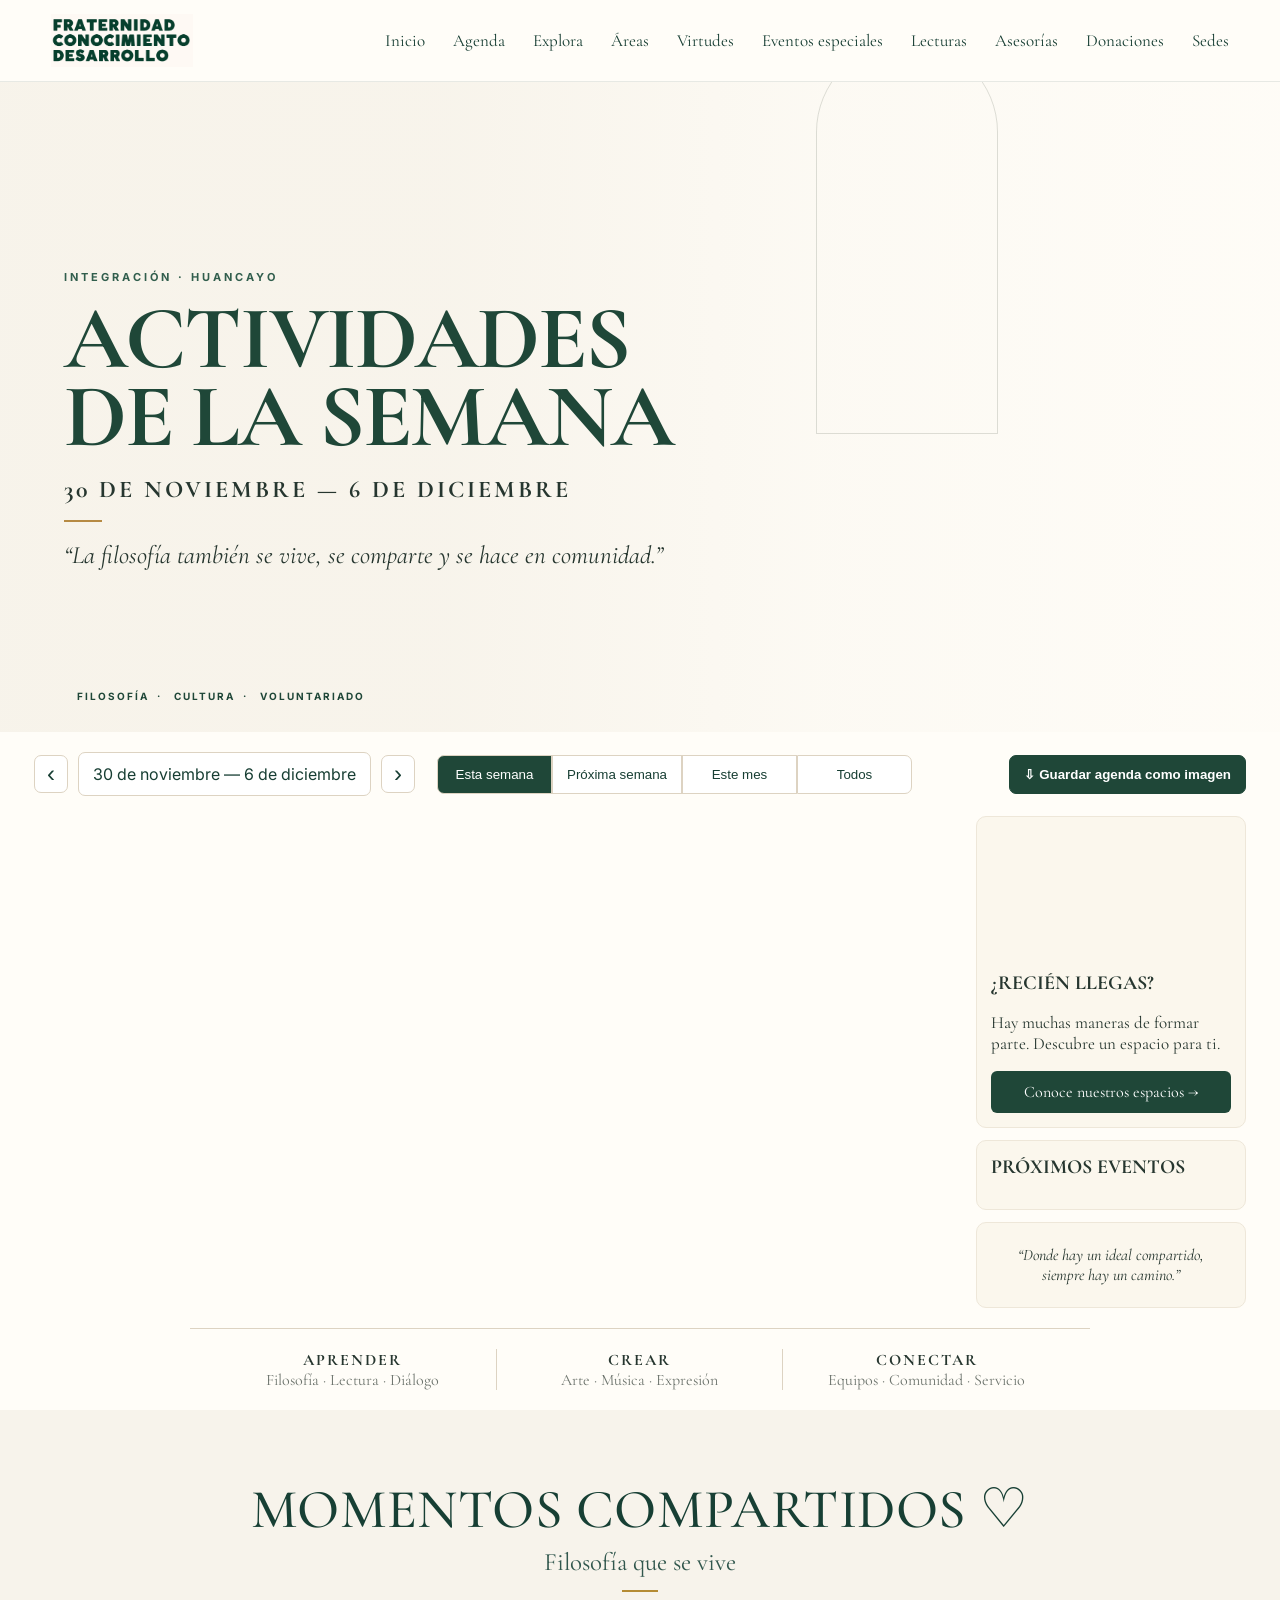
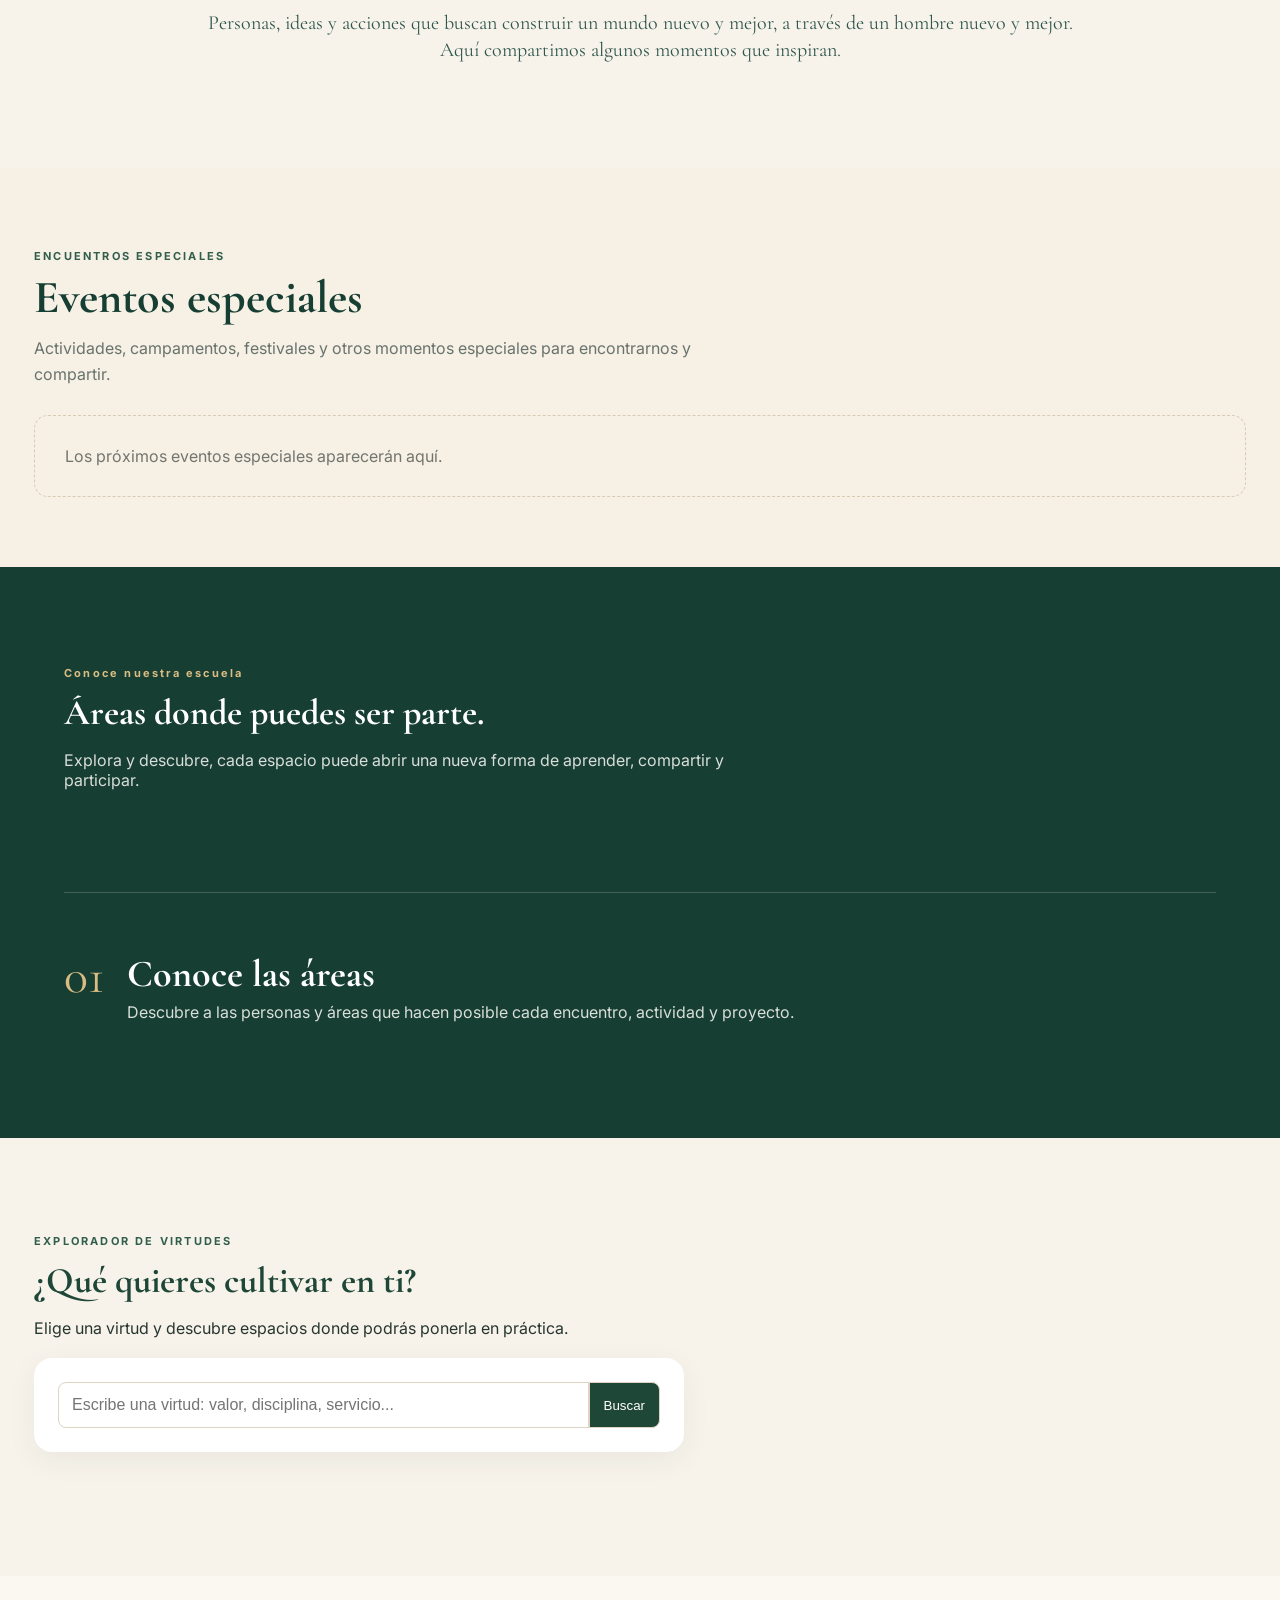
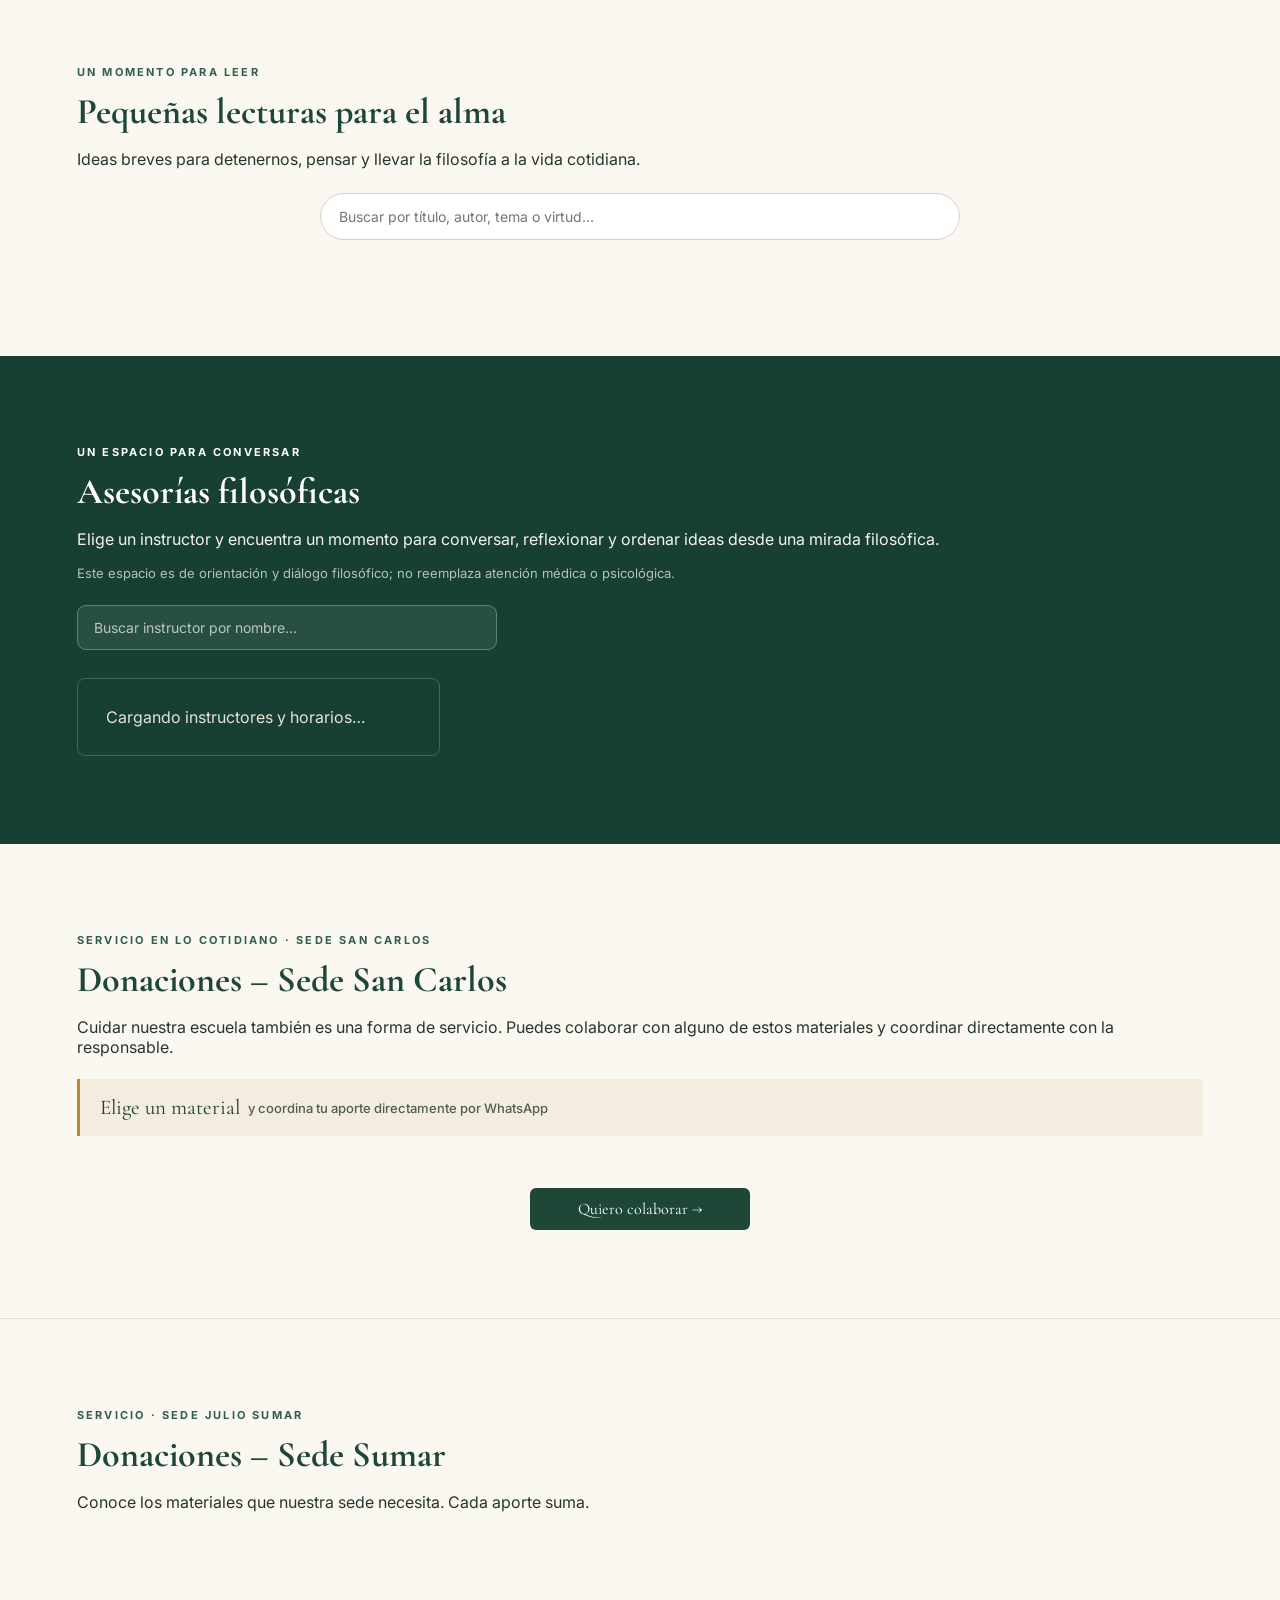
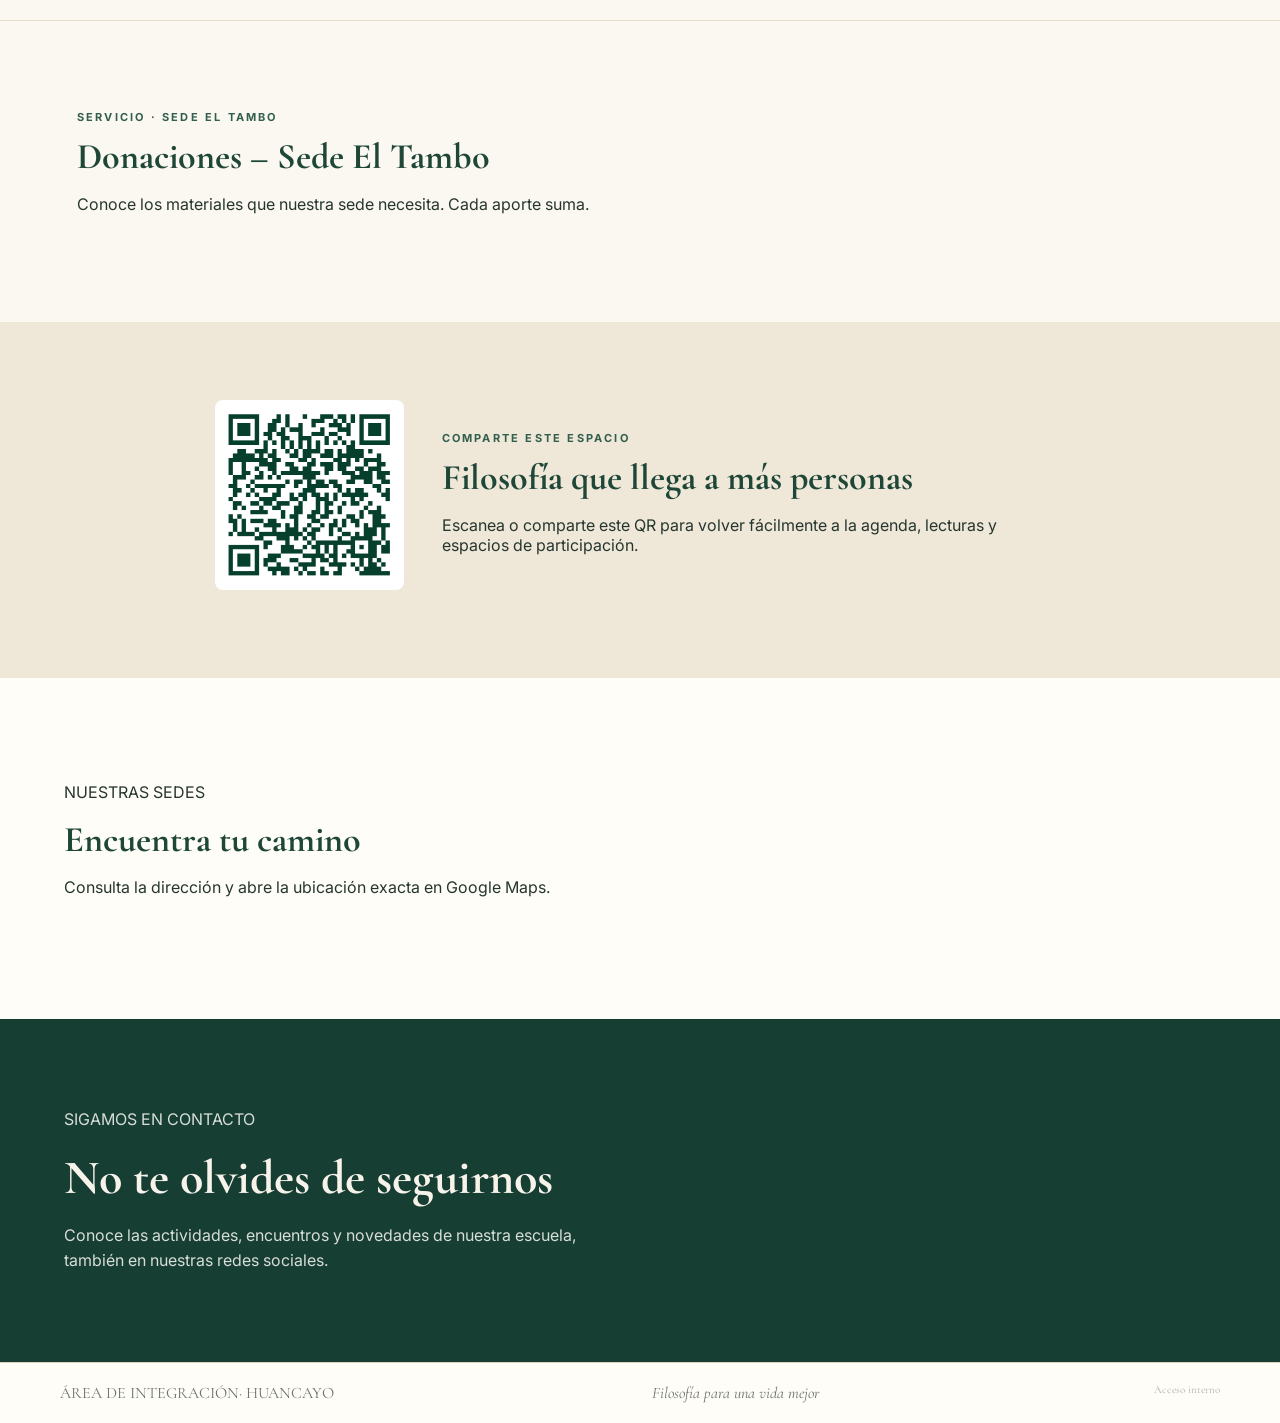
==== commit 4001a5c5: "Restore San Carlos donations section" ====
--- a/index.html
+++ b/index.html
@@ -7,7 +7,7 @@
   <title>Integración Huancayo</title>
   <link rel="icon" type="image/png" href="img/favicon.png">
   <link rel="apple-touch-icon" href="img/favicon-180.png">
-  <link rel="stylesheet" href="style.css?v=branch-donations-20261116-1">
+  <link rel="preconnect" href="https://fonts.googleapis.com"><link rel="preconnect" href="https://fonts.gstatic.com" crossorigin><link rel="stylesheet" href="https://fonts.googleapis.com/css2?family=Cormorant+Garamond:wght@500;600;700&family=Inter:wght@400;500;600;700&display=swap" media="print" onload="this.media='all'"><noscript><link rel="stylesheet" href="https://fonts.googleapis.com/css2?family=Cormorant+Garamond:wght@500;600;700&family=Inter:wght@400;500;600;700&display=swap"></noscript><link rel="stylesheet" href="style.css?v=fast-load-20261116-1">
 </head>
 <body>
 <header class="topbar">
@@ -132,9 +132,9 @@
 </section>
 
 <section class="content-section donations-section" id="donaciones">
-  <p class="eyebrow">SERVICIO EN LO COTIDIANO</p>
-  <h2>Donaciones: pequeñas acciones, grandes cambios.</h2>
-  <p>Cuidar nuestra escuela también es una forma de servicio. Puedes colaborar con alguno de estos materiales.</p>
+  <p class="eyebrow">SERVICIO EN LO COTIDIANO · SEDE SAN CARLOS</p>
+  <h2>Donaciones – Sede San Carlos</h2>
+  <p>Cuidar nuestra escuela también es una forma de servicio. Puedes colaborar con alguno de estos materiales y coordinar directamente con la responsable.</p>
   <div class="donation-summary"><span>Elige un material</span><strong>y coordina tu aporte directamente por WhatsApp</strong></div><div class="donation-grid" id="donationGrid"></div>
   <div class="donation-contact"><a id="donationContactBtn" class="primary-btn" target="_blank" rel="noopener" href="#">Quiero colaborar →</a></div>
 </section>
@@ -156,7 +156,7 @@
 </section>
 
 <section class="content-section qr-section" id="compartir">
-  <div class="qr-card"><img src="img/qr-integracion.png" alt="Código QR de la página de Integración"><div><p class="eyebrow">COMPARTE ESTE ESPACIO</p><h2>Filosofía que llega a más personas</h2><p>Escanea o comparte este QR para volver fácilmente a la agenda, lecturas y espacios de participación.</p></div></div>
+  <div class="qr-card"><img src="img/qr-integracion.png" loading="lazy" decoding="async" alt="Código QR de la página de Integración"><div><p class="eyebrow">COMPARTE ESTE ESPACIO</p><h2>Filosofía que llega a más personas</h2><p>Escanea o comparte este QR para volver fácilmente a la agenda, lecturas y espacios de participación.</p></div></div>
 </section>
 
 <section class="content-section" id="sedes">
@@ -209,6 +209,6 @@
   <script src="na-supabase.js?v=37m"></script>
   <script src="asesorias-supabase.js"></script>
   <script src="v33.js?v=37m"></script>
-<script src="public-content-supabase.js?v=events-refresh-20261116-2"></script>
+<script src="public-content-supabase.js?v=sancarlos-donations-20261116-1"></script>
 </body>
 </html>
--- a/style.css
+++ b/style.css
@@ -1,4 +1,4 @@
-@import url('https://fonts.googleapis.com/css2?family=Cormorant+Garamond:wght@500;600;700&family=Inter:wght@400;500;600;700&display=swap');
+
 :root{--green:#1f4738;--green2:#315e4d;--cream:#f7f3e9;--paper:#fffdf8;--gold:#c59b4c;--orange:#e6a438;--sage:#9db9a2;--ink:#26332d;--muted:#6f746f;--line:#ded8ca;--shadow:0 10px 28px rgba(41,48,42,.08)}
 *{box-sizing:border-box}html{scroll-behavior:smooth}body{margin:0;background:var(--paper);color:var(--ink);font-family:Inter,Arial,sans-serif}.topbar{height:76px;display:flex;align-items:center;padding:0 clamp(18px,5vw,64px);gap:36px;border-bottom:1px solid #eee8dc;background:rgba(255,253,248,.96);position:sticky;top:0;z-index:30}.brand{display:flex;align-items:center;gap:10px;text-decoration:none;color:var(--green);margin-right:auto;font-family:"Cormorant Garamond",serif;font-weight:700}.brand-mark{font-size:30px;border-right:1px solid var(--gold);padding-right:10px}.brand small{display:block;font-family:Inter;font-size:8px;letter-spacing:3px}.topbar nav{display:flex;gap:28px}.topbar nav a{text-decoration:none;color:var(--ink);font-family:"Cormorant Garamond",serif;font-size:17px}.menu-btn{display:none;border:0;background:none;font-size:24px}.hero{min-height:285px;display:grid;grid-template-columns:1fr 320px;padding:38px clamp(22px,6vw,80px);background:linear-gradient(90deg,rgba(247,243,233,.96),rgba(247,243,233,.70)),radial-gradient(circle at 70% 20%,#b8b19e,#ebe3d2 45%,#f7f3e9 70%);position:relative;overflow:hidden}.hero:after{content:"";position:absolute;right:22%;top:-40px;width:180px;height:390px;border:1px solid rgba(74,84,68,.18);border-radius:90px 90px 0 0}.eyebrow{font-size:11px;letter-spacing:2.2px;color:var(--green2);font-weight:700}.hero h1,.content-section h2{font-family:"Cormorant Garamond",serif;color:var(--green);margin:0}.hero h1{font-size:clamp(42px,5vw,66px);line-height:.82}.hero h2{font-family:"Cormorant Garamond",serif;letter-spacing:3px;margin:12px 0 0}.gold-line{width:38px;border-top:2px solid var(--gold);margin:16px 0}.hero blockquote{font-family:"Cormorant Garamond",serif;font-style:italic;font-size:22px;margin:0;max-width:470px}.hero-side{align-self:center;display:flex;flex-direction:column;gap:8px;letter-spacing:2px;font-family:"Cormorant Garamond",serif}.hero-side i{margin-top:18px;color:var(--muted);font-size:13px}.agenda-shell{padding:20px clamp(14px,3vw,34px) 0}.agenda-tools{display:flex;align-items:center;gap:10px;flex-wrap:wrap}.icon-btn,.date-pill,.view-tabs button,.download-btn,.space-tabs button,.virtue-search button{border:1px solid var(--line);background:#fff;padding:11px 14px;border-radius:7px;color:var(--ink)}.icon-btn{font-size:24px;padding:4px 12px}.view-tabs{display:flex;margin-left:12px}.view-tabs button{border-radius:0;min-width:115px}.view-tabs button:first-child{border-radius:7px 0 0 7px}.view-tabs button:last-child{border-radius:0 7px 7px 0}.view-tabs .active,.space-tabs .active{background:var(--green);color:#fff}.download-btn{margin-left:auto;background:var(--green);color:#fff;border-color:var(--green);font-weight:600}.calendar-layout{display:grid;grid-template-columns:minmax(0,1fr) 270px;gap:18px;margin-top:20px}.week-grid{display:grid;grid-template-columns:repeat(7,minmax(120px,1fr));gap:7px;overflow-x:auto}.day-column{background:#faf8f2;border:1px solid #eee9de;border-radius:10px;min-height:420px;padding:6px}.day-head{text-align:center;padding:6px;font-family:"Cormorant Garamond",serif;font-weight:700}.day-head small{display:block;font-family:Inter;color:var(--muted);font-size:10px;font-weight:400}.event-card{display:block;width:100%;border:1px solid #e3ded2;background:#fff;border-radius:7px;margin:7px 0;padding:0;text-align:left;overflow:hidden;cursor:pointer}.event-img{height:60px;background:linear-gradient(135deg,#d9d0bd,#8c9a83);position:relative}.event-img:after{content:"";position:absolute;inset:0;background:linear-gradient(transparent,rgba(0,0,0,.10))}.event-body{padding:8px}.event-time{font-size:10px}.event-name{font-family:"Cormorant Garamond",serif;font-weight:700;font-size:16px;line-height:1}.venue-tag{font-size:9px;margin-top:6px;display:flex;align-items:center;gap:4px}.dot{width:7px;height:7px;border-radius:50%;display:inline-block}.san-carlos{background:#2d7957}.el-tambo{background:var(--orange)}.julio-sumar{background:var(--sage)}.sidebar{display:flex;flex-direction:column;gap:12px}.welcome-card,.upcoming,.quote-card{border:1px solid #eee7d9;background:#fbf7ed;border-radius:10px;overflow:hidden}.welcome-photo{height:80px;background:linear-gradient(120deg,#d7c9ac,#8c9b7e)}.pad,.upcoming{padding:14px}.welcome-card h3,.upcoming h3{font-family:"Cormorant Garamond",serif;margin:0;font-size:20px}.welcome-card p{font-family:"Cormorant Garamond",serif;font-size:17px}.primary-btn{display:block;text-decoration:none;text-align:center;background:var(--green);color:#fff;padding:11px;border-radius:6px;font-family:"Cormorant Garamond",serif}.upcoming-row{display:flex;gap:10px;border-top:1px solid var(--line);padding:9px 0}.upcoming-date{font-family:"Cormorant Garamond",serif;font-size:18px;font-weight:700;min-width:40px}.upcoming-date small{font-family:Inter;font-size:8px;display:block}.upcoming-name{font-family:"Cormorant Garamond",serif}.quote-card{text-align:center;padding:22px;font-family:"Cormorant Garamond",serif;font-style:italic}.pathways{display:grid;grid-template-columns:repeat(3,1fr);max-width:900px;margin:20px auto 0;border-top:1px solid var(--line);padding:20px}.pathways div{text-align:center;border-right:1px solid var(--line)}.pathways div:last-child{border:0}.pathways b{font-family:"Cormorant Garamond",serif;letter-spacing:2px}.pathways span{display:block;color:var(--muted);font-family:"Cormorant Garamond",serif}.content-section{padding:64px clamp(18px,6vw,80px);max-width:1400px;margin:auto}.content-section h2{font-size:36px}.section-head{display:flex;justify-content:space-between;gap:20px}.section-head p{max-width:700px;color:var(--muted)}.space-tabs{margin:24px 0;display:flex;gap:8px}.cards-grid{display:grid;grid-template-columns:repeat(4,1fr);gap:14px}.space-card{border:1px solid var(--line);border-radius:12px;overflow:hidden;background:#fff;cursor:pointer;text-align:left;padding:0}.space-photo{height:140px;background:linear-gradient(145deg,#ded3bc,#7e927e)}.space-card-body{padding:14px}.space-card h3{font-family:"Cormorant Garamond",serif;font-size:21px;margin:0}.space-card p{font-size:12px;color:var(--muted)}.virtue-section{background:var(--cream);max-width:none}.virtue-section>*{max-width:1250px;margin-left:auto;margin-right:auto}.virtue-search{display:flex;max-width:650px;margin-top:20px}.virtue-search input{flex:1;min-width:0;border:1px solid var(--line);border-radius:8px 0 0 8px;padding:13px;font-size:16px}.virtue-search button{border-radius:0 8px 8px 0;background:var(--green);color:white}.virtue-chips{display:flex;gap:8px;flex-wrap:wrap;margin-top:14px}.virtue-chip{border:1px solid var(--line);background:#fff;border-radius:999px;padding:8px 12px;cursor:pointer}.result-grid{display:grid;grid-template-columns:repeat(3,1fr);gap:12px;margin-top:20px}.result-card{background:#fff;border:1px solid var(--line);border-radius:10px;padding:14px}.venue-grid{display:grid;grid-template-columns:repeat(3,1fr);gap:14px;margin-top:24px}.venue-card{border:1px solid var(--line);border-radius:12px;overflow:hidden}.venue-photo{height:150px;background:linear-gradient(140deg,#d9cdb7,#8c9b81)}.venue-card div:last-child{padding:14px}.venue-card h3{font-family:"Cormorant Garamond",serif;font-size:22px;margin:0}.venue-card a{color:var(--green);font-weight:700;text-decoration:none}.modal{display:none;position:fixed;inset:0;z-index:100}.modal.open{display:block}.modal-backdrop{position:absolute;inset:0;background:rgba(20,28,24,.58)}.modal-card{position:relative;background:var(--paper);width:min(760px,92vw);max-height:88vh;overflow:auto;margin:6vh auto;border-radius:16px;box-shadow:var(--shadow);padding:24px}.modal-close{position:absolute;right:14px;top:10px;border:0;background:none;font-size:30px}.modal-hero{height:220px;border-radius:10px;background:linear-gradient(140deg,#d8cbb2,#788b78);margin-bottom:18px}.modal-card h2{font-family:"Cormorant Garamond",serif;color:var(--green);font-size:36px;margin:0}.modal-card h4{font-family:"Cormorant Garamond",serif;font-size:20px;margin-bottom:4px}.modal-card p{line-height:1.6}.virtue-list{display:flex;gap:7px;flex-wrap:wrap}.virtue-list span{border:1px solid var(--line);border-radius:999px;padding:7px 10px;font-size:12px}.whatsapp{display:inline-block;background:var(--green);color:#fff;text-decoration:none;padding:12px 16px;border-radius:7px;margin-top:12px}.mobile-day-tabs,.mobile-nav{display:none}footer{border-top:1px solid var(--line);padding:20px clamp(18px,5vw,60px);display:flex;justify-content:space-between;font-family:"Cormorant Garamond",serif;color:var(--muted)}
 @media(max-width:900px){.topbar{height:64px}.topbar nav{display:none;position:absolute;top:64px;left:0;right:0;background:var(--paper);padding:18px;flex-direction:column;border-bottom:1px solid var(--line)}.topbar nav.open{display:flex}.menu-btn{display:block}.hero{grid-template-columns:1fr;padding:26px 20px;min-height:245px}.hero-side{display:none}.hero h1{font-size:42px}.hero blockquote{font-size:18px}.agenda-tools .view-tabs{display:none}.download-btn{margin-left:0;width:100%}.calendar-layout{grid-template-columns:1fr}.sidebar{display:grid;grid-template-columns:1fr 1fr}.quote-card{display:none}.mobile-day-tabs{display:flex;overflow-x:auto;gap:6px;margin-top:15px}.mobile-day-tabs button{min-width:55px;border:1px solid var(--line);background:#fff;border-radius:9px;padding:8px}.mobile-day-tabs button.active{background:var(--green);color:#fff}.week-grid{display:block;overflow:visible}.day-column{display:none;min-height:0}.day-column.mobile-active{display:block}.day-head{display:none}.event-card{display:grid;grid-template-columns:78px 1fr}.event-img{height:100%}.cards-grid{grid-template-columns:repeat(2,1fr)}.result-grid{grid-template-columns:1fr 1fr}.venue-grid{grid-template-columns:1fr}.mobile-nav{display:flex;position:sticky;bottom:0;z-index:40;background:rgba(255,253,248,.97);border-top:1px solid var(--line);justify-content:space-around;padding:7px}.mobile-nav a{text-decoration:none;color:var(--ink);font-size:17px;text-align:center}.mobile-nav span{display:block;font-size:9px}.content-section{padding:42px 18px}footer{padding-bottom:70px}.pathways{padding:16px 8px}.pathways span{font-size:12px}}
@@ -861,6 +861,9 @@
 .branch-donation-grid{display:grid;grid-template-columns:repeat(auto-fit,minmax(230px,1fr));gap:12px;margin-top:20px}
 .branch-donation-item{display:flex;align-items:center;gap:13px;padding:16px;background:#fff;border:1px solid #e2d8c8;border-radius:9px;color:#173f34}
 .branch-donation-item.done{opacity:.62}
+.branch-donation-whatsapp-item,.donation-whatsapp-item{cursor:pointer;text-decoration:none;transition:transform .18s ease,border-color .18s ease,box-shadow .18s ease}
+.donation-whatsapp-item:hover,.donation-whatsapp-item:focus-visible{transform:translateY(-2px);border-color:#b58c35;box-shadow:0 5px 16px #173f3412;outline:none}
+.donation-contact-pending{margin-top:10px}
 .branch-donation-symbol{width:36px;height:36px;flex:0 0 36px;display:grid;place-items:center;border:1px solid #d8c9aa;border-radius:50%;color:#a77d2e;font-size:20px}
 .branch-donation-item div{display:grid;gap:4px}
 .branch-donation-item strong{font:600 19px "Cormorant Garamond",serif}
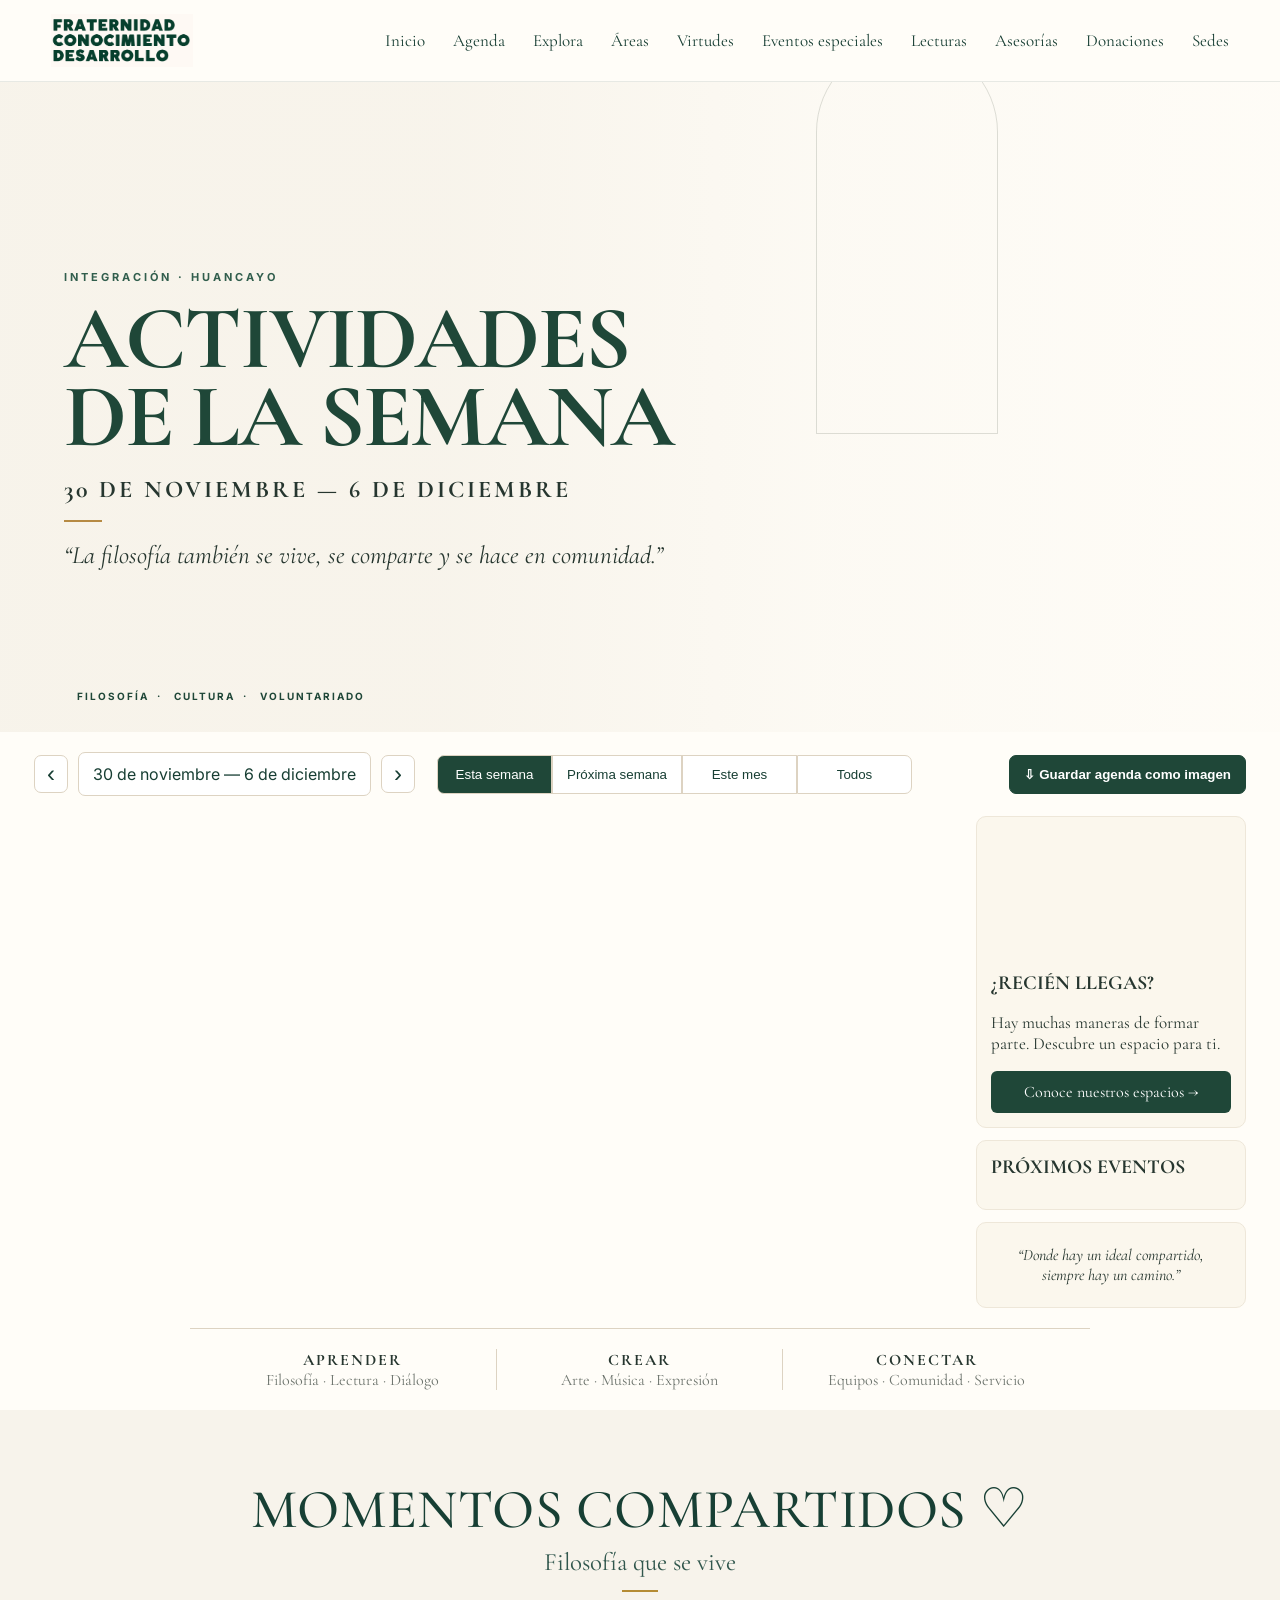
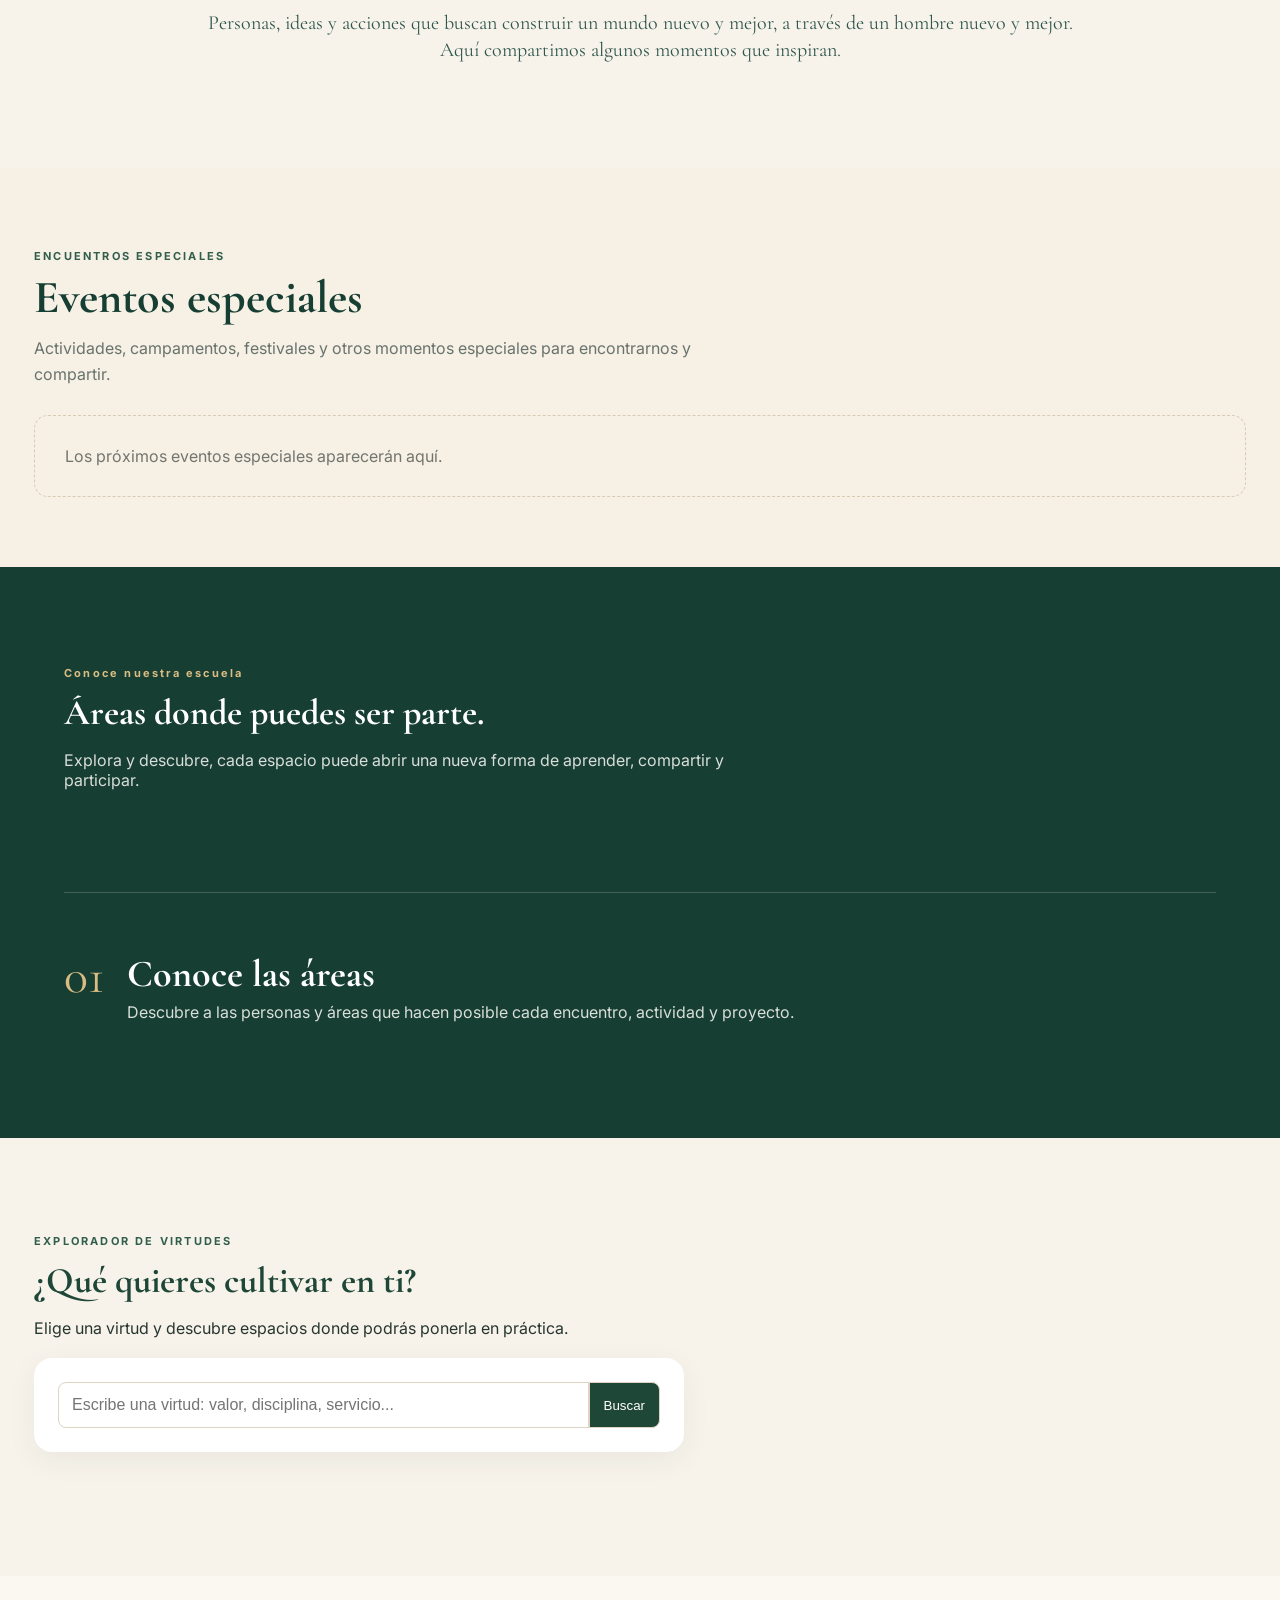
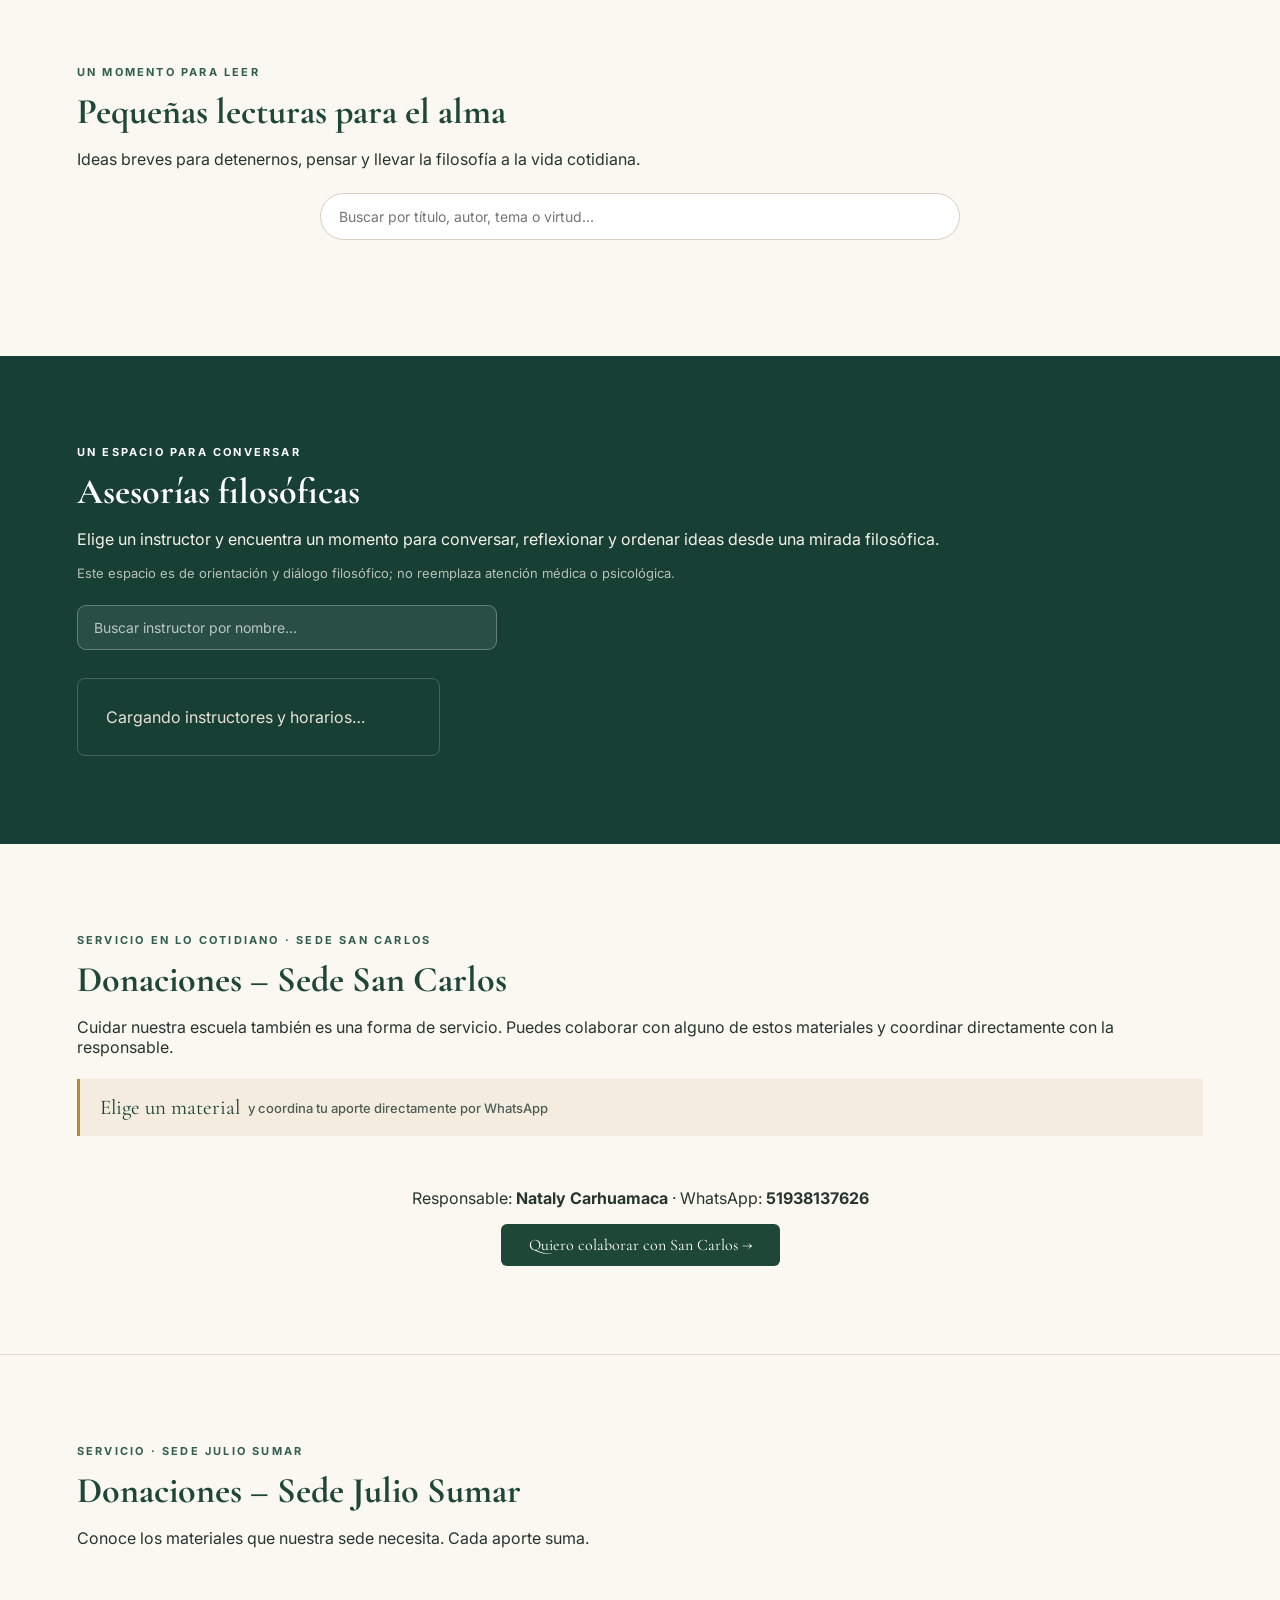
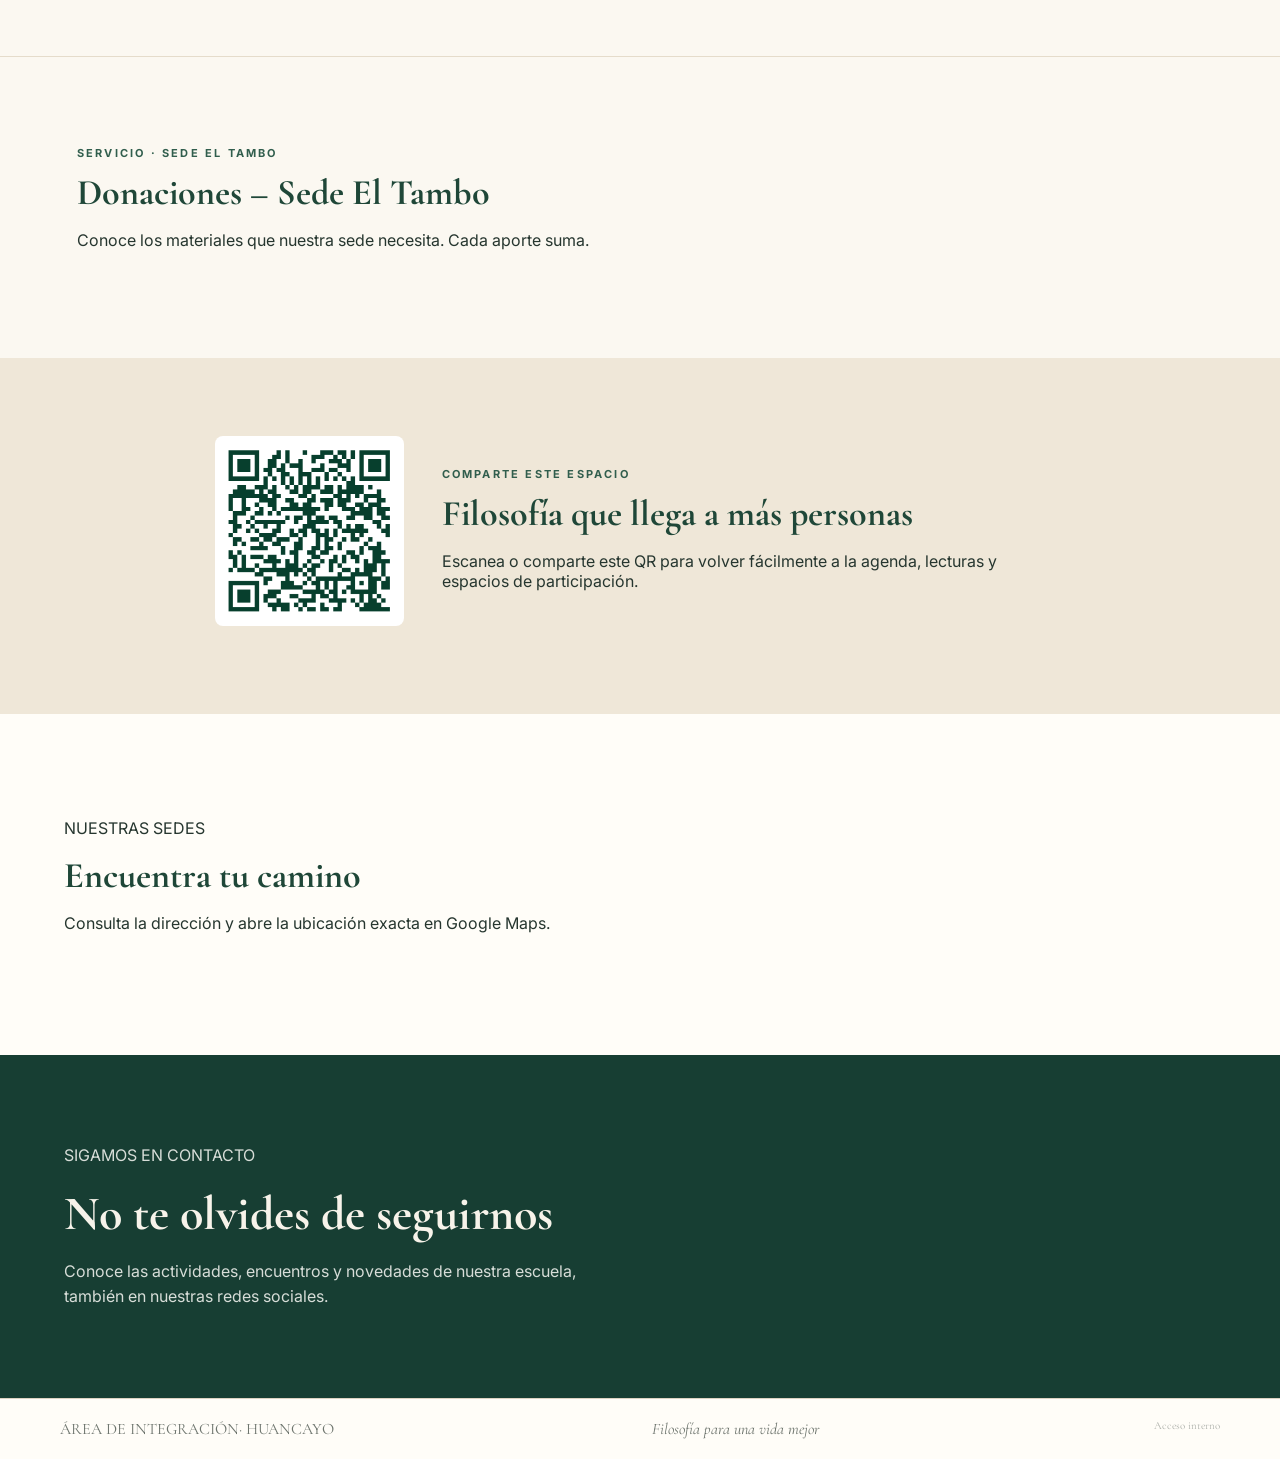
==== commit 576444b4: "Distinguir las tres secciones de donaciones" ====
--- a/index.html
+++ b/index.html
@@ -136,12 +136,12 @@
   <h2>Donaciones – Sede San Carlos</h2>
   <p>Cuidar nuestra escuela también es una forma de servicio. Puedes colaborar con alguno de estos materiales y coordinar directamente con la responsable.</p>
   <div class="donation-summary"><span>Elige un material</span><strong>y coordina tu aporte directamente por WhatsApp</strong></div><div class="donation-grid" id="donationGrid"></div>
-  <div class="donation-contact"><a id="donationContactBtn" class="primary-btn" target="_blank" rel="noopener" href="#">Quiero colaborar →</a></div>
+  <div class="donation-contact"><p id="donationContactInfo" class="donation-contact-info">Responsable: Nataly · WhatsApp: 938 137 626</p><a id="donationContactBtn" class="primary-btn" target="_blank" rel="noopener" href="#">Quiero colaborar con San Carlos →</a></div>
 </section>
 
 <section class="content-section donations-section branch-donations-section" id="donaciones-sumar">
   <p class="eyebrow">SERVICIO · SEDE JULIO SUMAR</p>
-  <h2>Donaciones – Sede Sumar</h2>
+  <h2>Donaciones – Sede Julio Sumar</h2>
   <p>Conoce los materiales que nuestra sede necesita. Cada aporte suma.</p>
   <div class="branch-donation-contact" id="donationContactSumar"></div>
   <div class="branch-donation-grid" id="donationGridSumar"></div>
@@ -209,6 +209,6 @@
   <script src="na-supabase.js?v=37m"></script>
   <script src="asesorias-supabase.js"></script>
   <script src="v33.js?v=37m"></script>
-<script src="public-content-supabase.js?v=sancarlos-donations-20261116-1"></script>
+<script src="public-content-supabase.js?v=donations-contacts-20261116-2"></script>
 </body>
 </html>
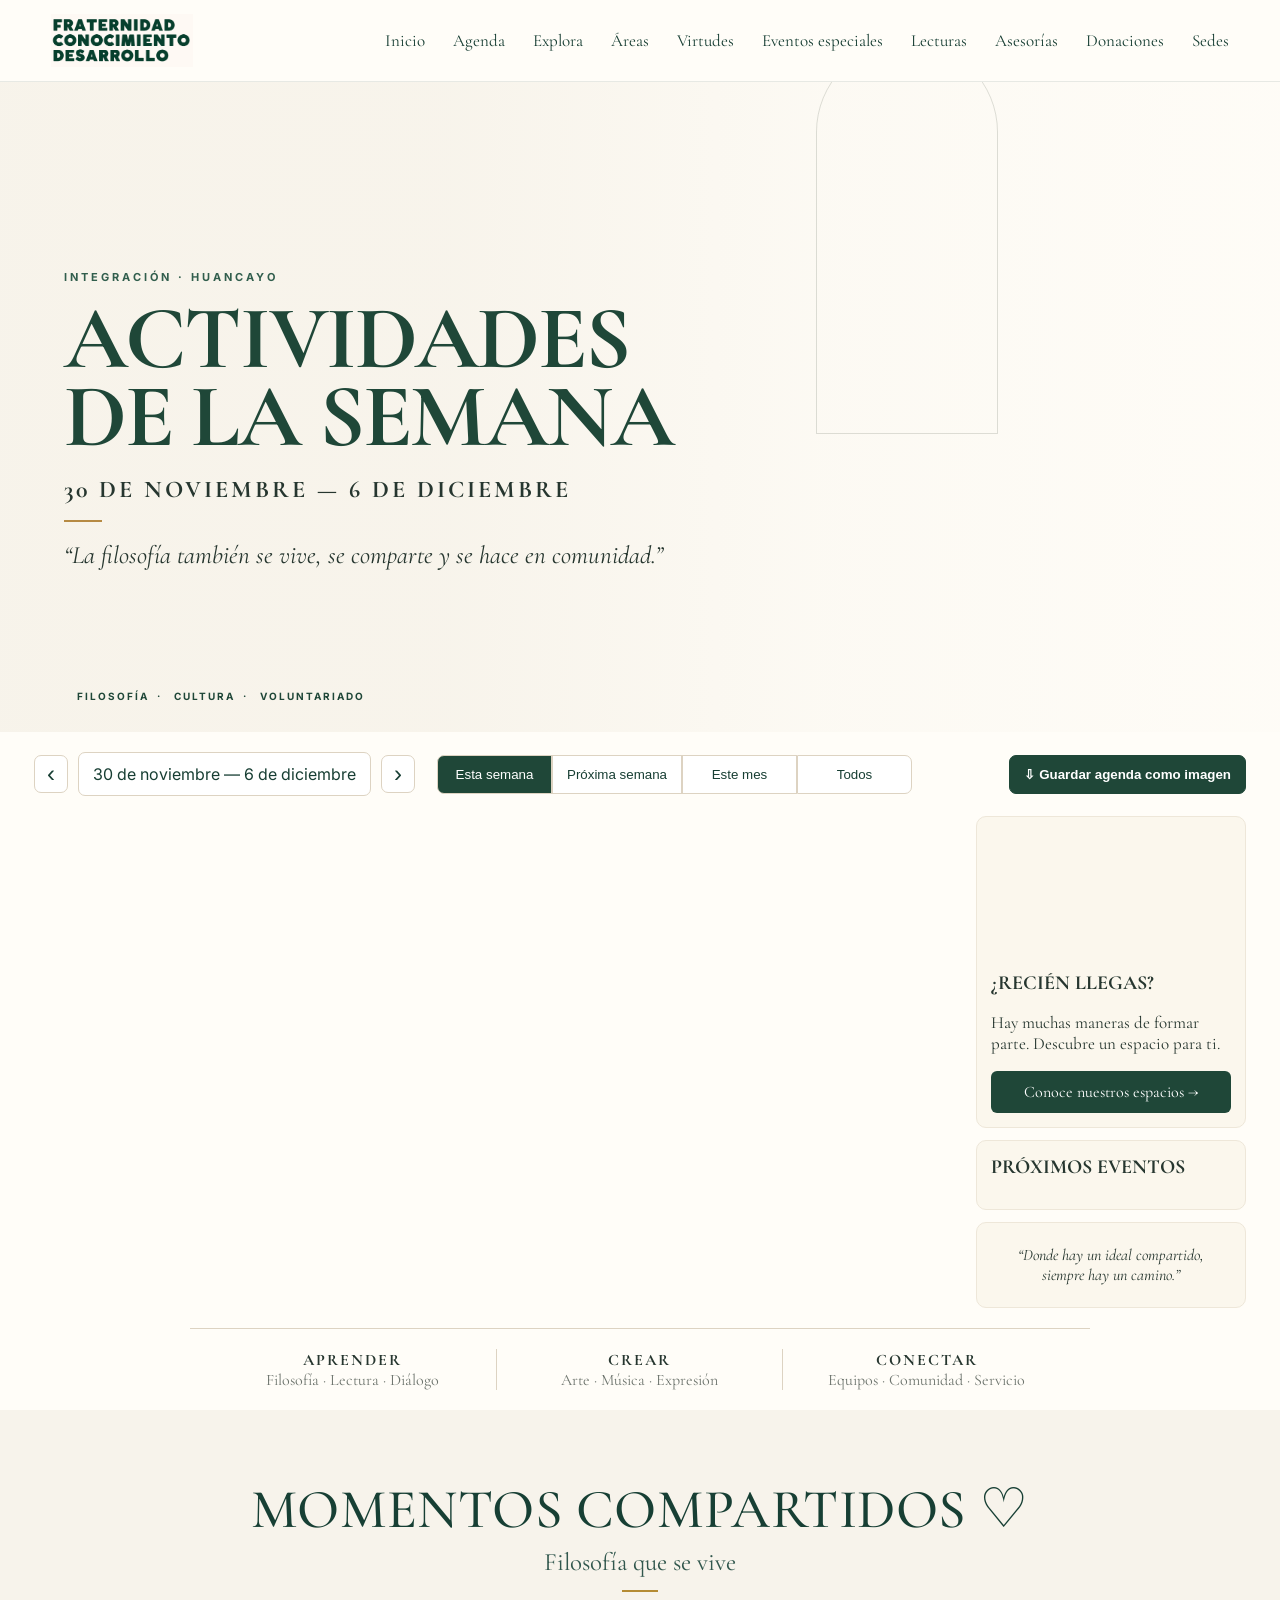
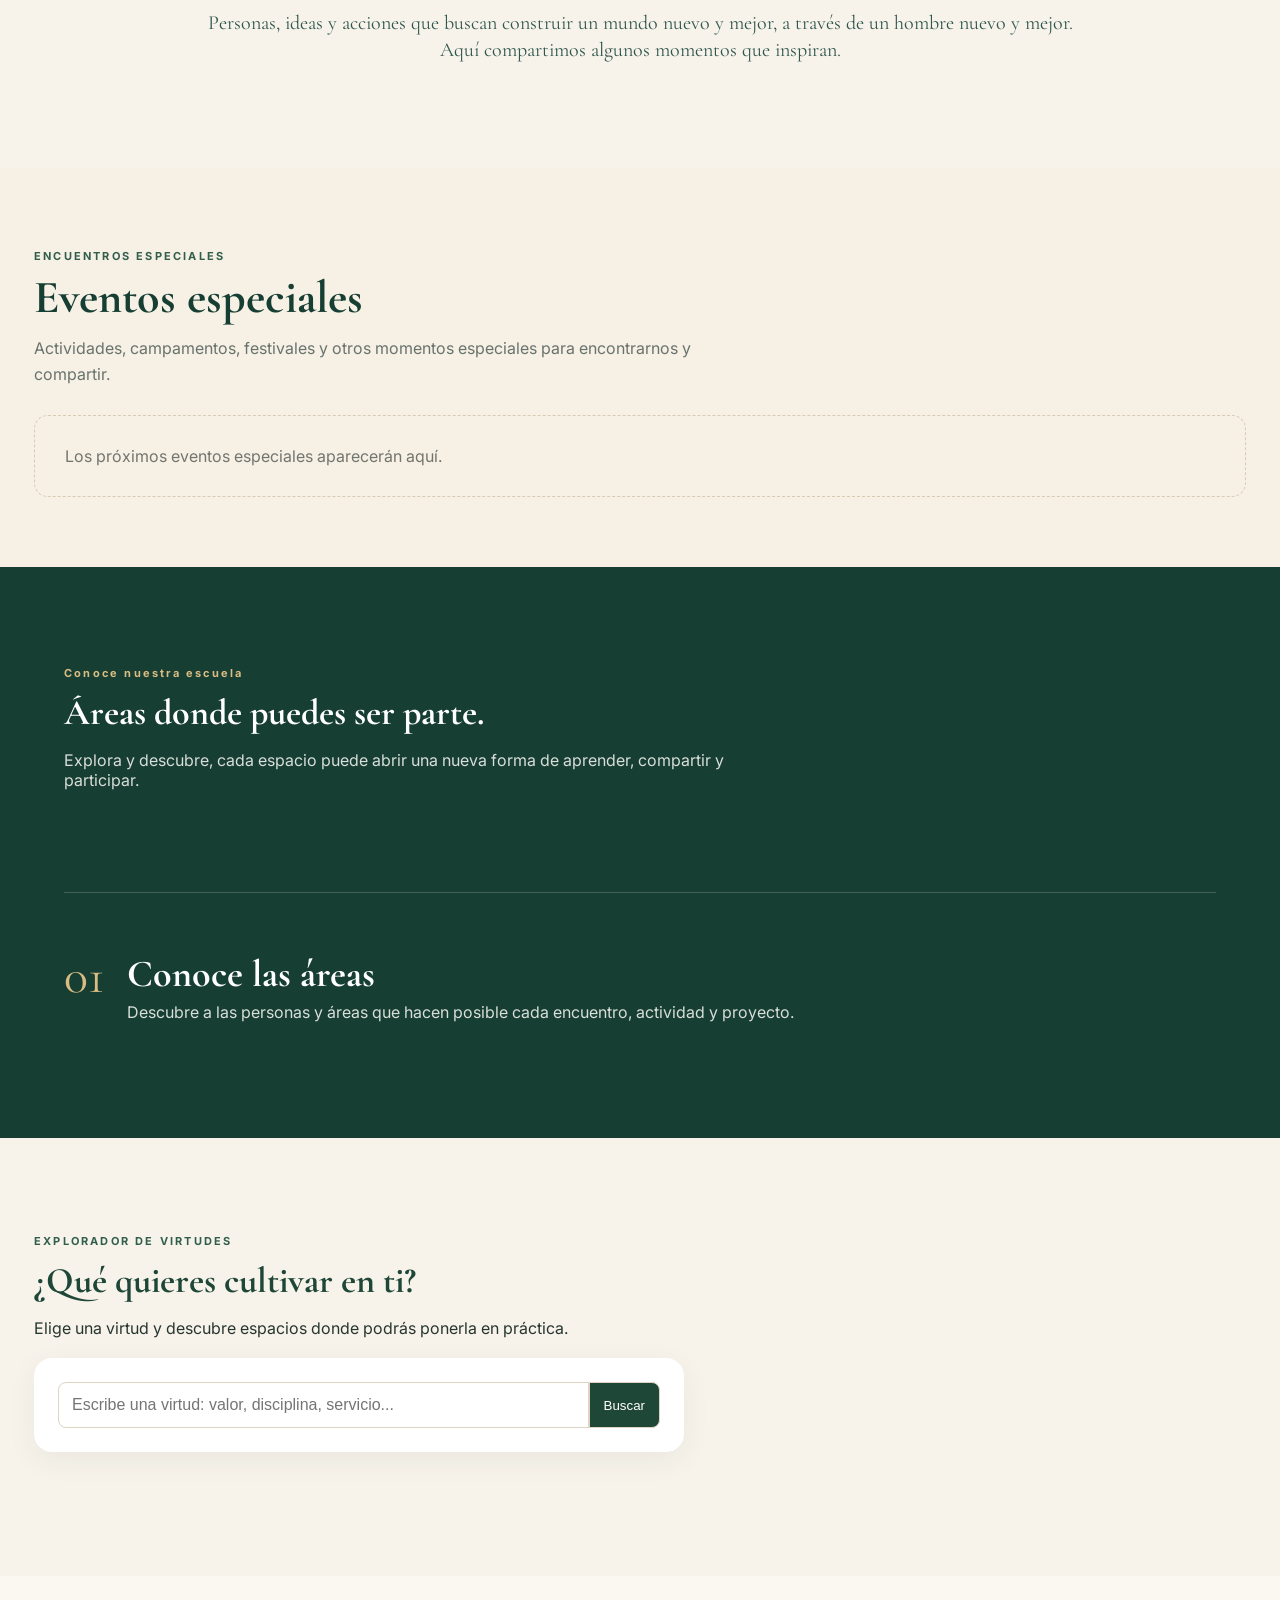
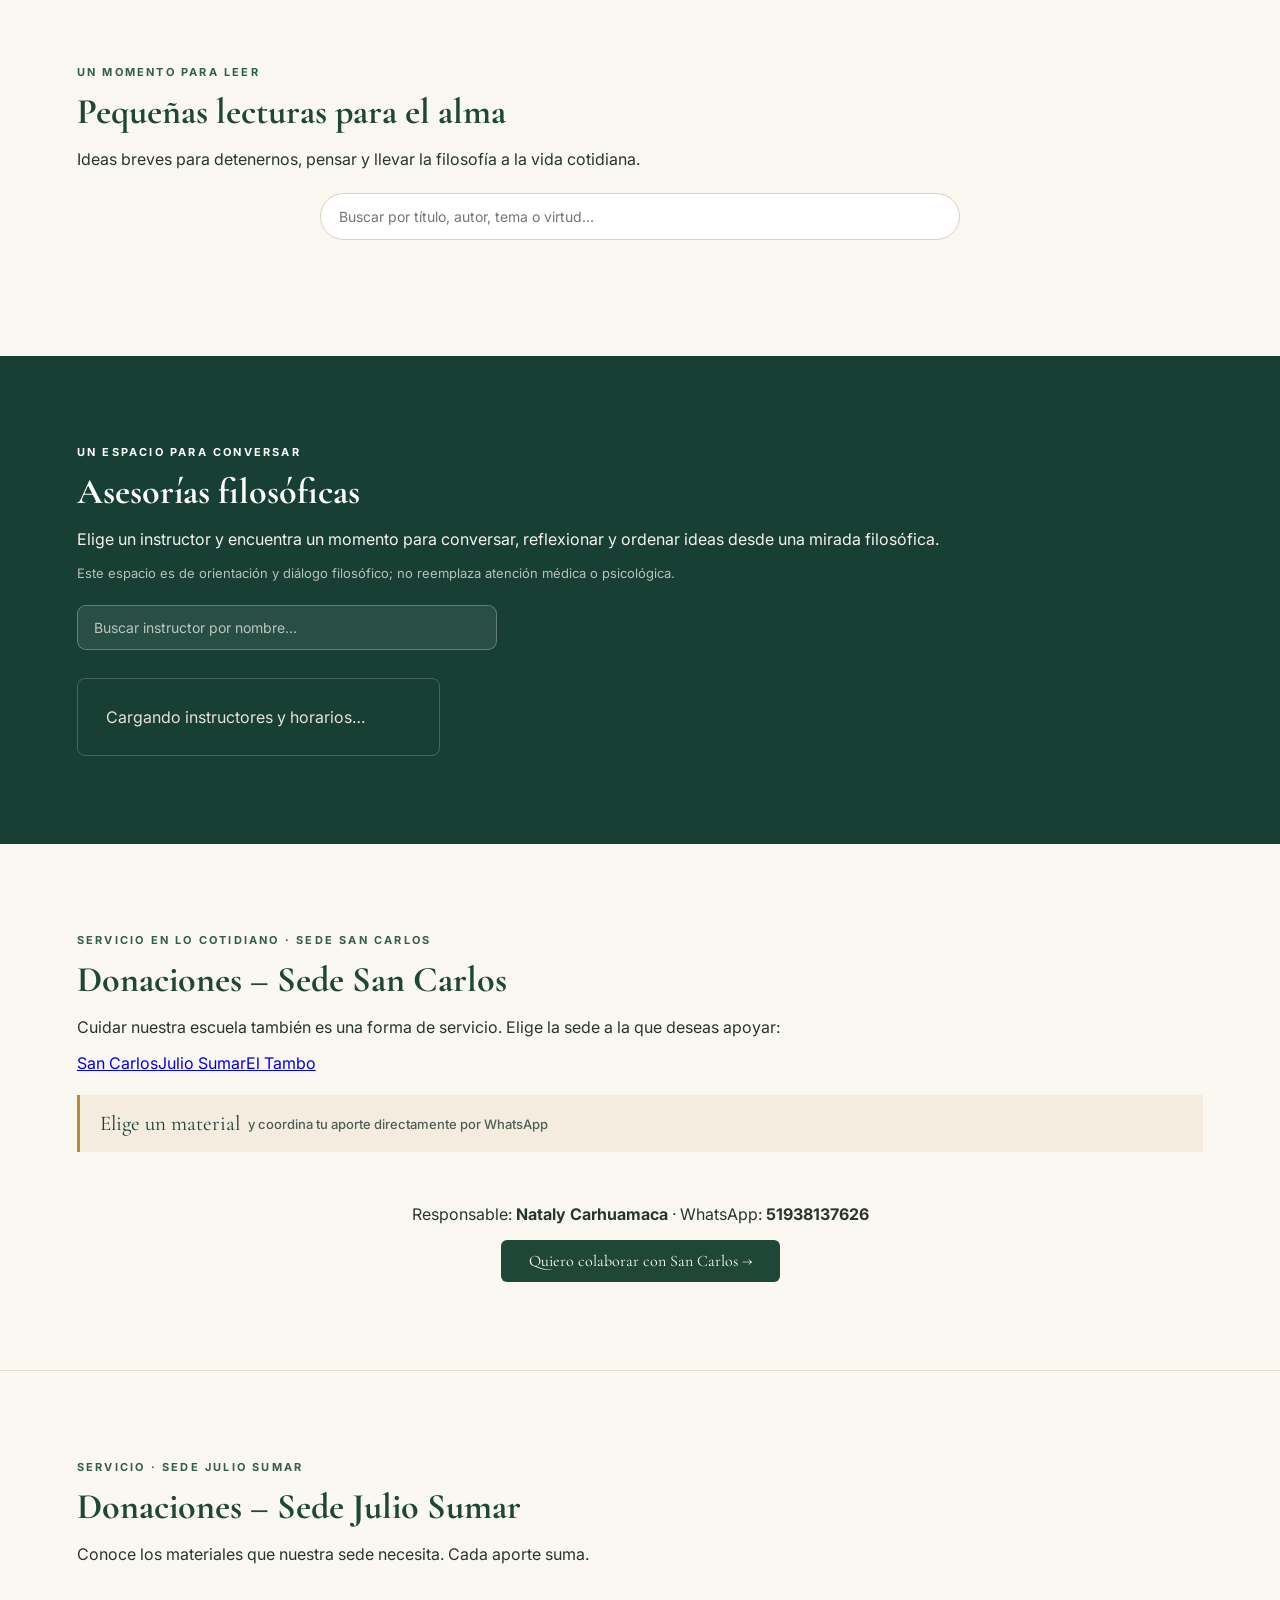
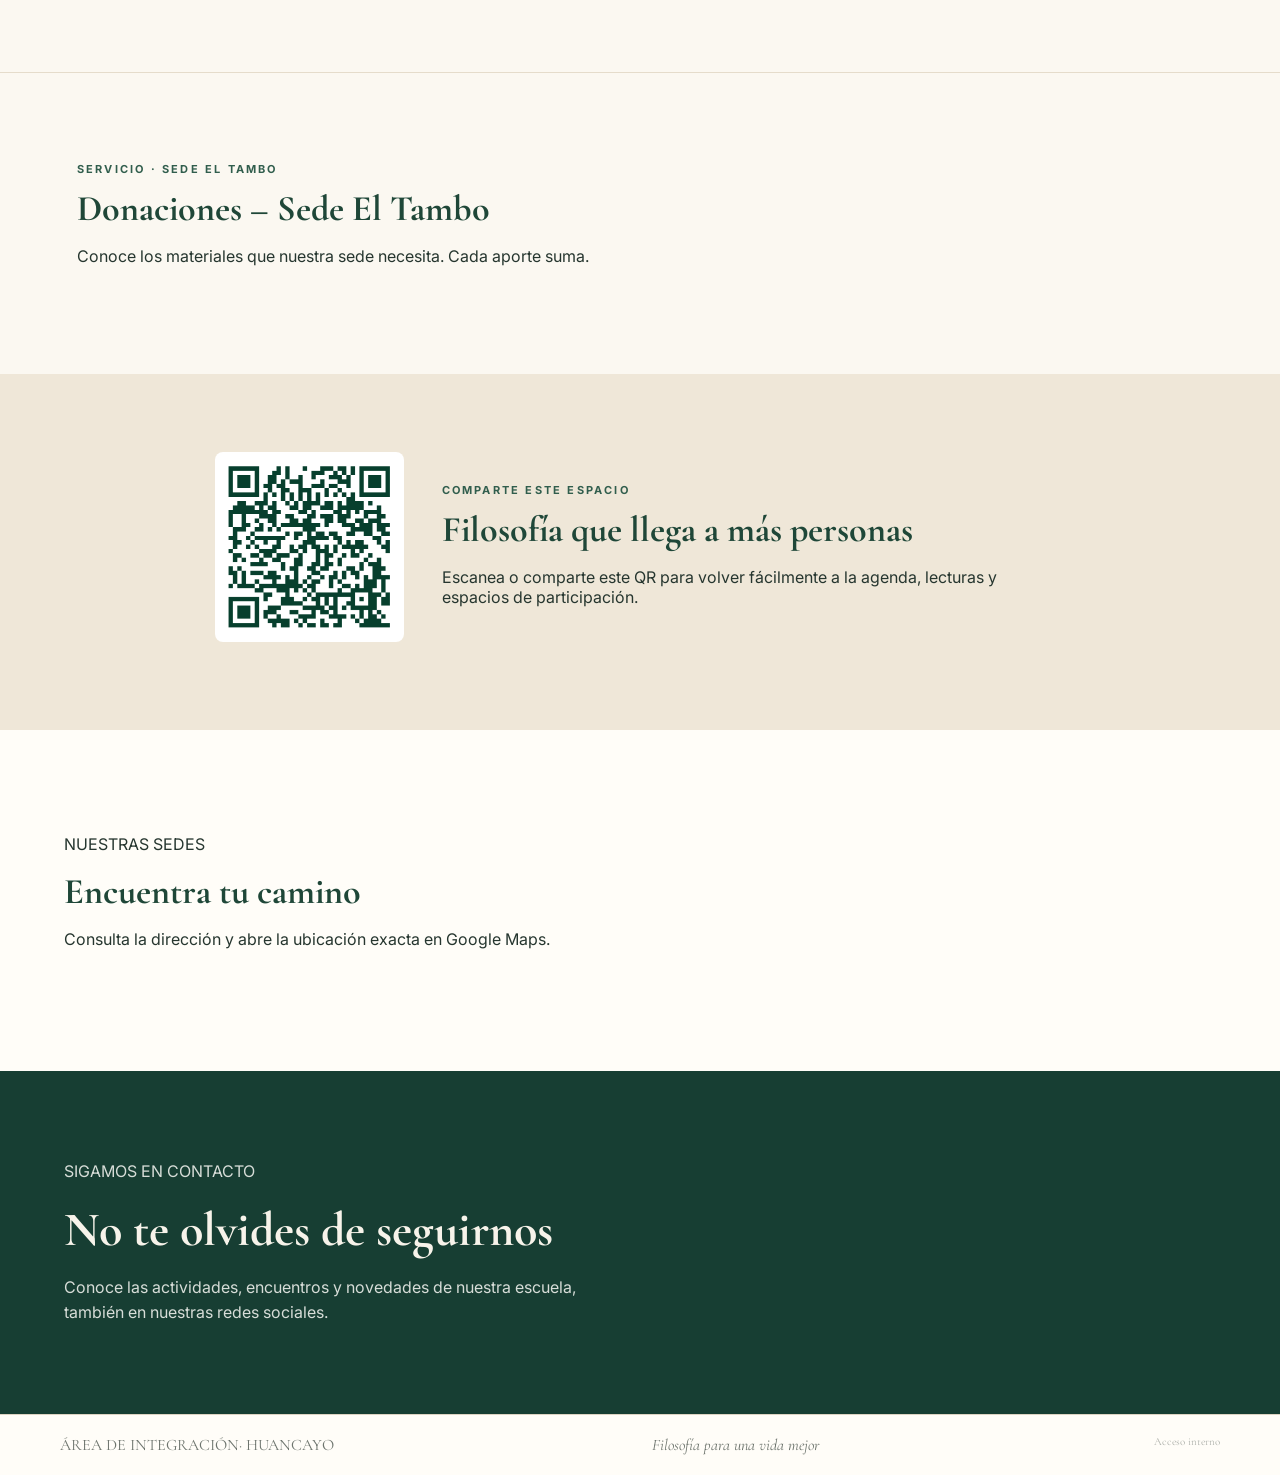
==== commit 45ced95a: "Añadir accesos directos a las donaciones por sede y actualizar caché" ====
--- a/index.html
+++ b/index.html
@@ -134,7 +134,7 @@
 <section class="content-section donations-section" id="donaciones">
   <p class="eyebrow">SERVICIO EN LO COTIDIANO · SEDE SAN CARLOS</p>
   <h2>Donaciones – Sede San Carlos</h2>
-  <p>Cuidar nuestra escuela también es una forma de servicio. Puedes colaborar con alguno de estos materiales y coordinar directamente con la responsable.</p>
+  <p>Cuidar nuestra escuela también es una forma de servicio. Elige la sede a la que deseas apoyar:</p><nav class="donation-branch-links" aria-label="Secciones de donaciones"><a href="#donaciones">San Carlos</a><a href="#donaciones-sumar">Julio Sumar</a><a href="#donaciones-el-tambo">El Tambo</a></nav>
   <div class="donation-summary"><span>Elige un material</span><strong>y coordina tu aporte directamente por WhatsApp</strong></div><div class="donation-grid" id="donationGrid"></div>
   <div class="donation-contact"><p id="donationContactInfo" class="donation-contact-info">Responsable: Nataly · WhatsApp: 938 137 626</p><a id="donationContactBtn" class="primary-btn" target="_blank" rel="noopener" href="#">Quiero colaborar con San Carlos →</a></div>
 </section>
@@ -208,7 +208,7 @@
   <script src="supabase-config.js?v=37m"></script>
   <script src="na-supabase.js?v=37m"></script>
   <script src="asesorias-supabase.js"></script>
-  <script src="v33.js?v=37m"></script>
+  <script src="v33.js?v=donation-contact-20261116-2"></script>
 <script src="public-content-supabase.js?v=donations-contacts-20261116-2"></script>
 </body>
 </html>
